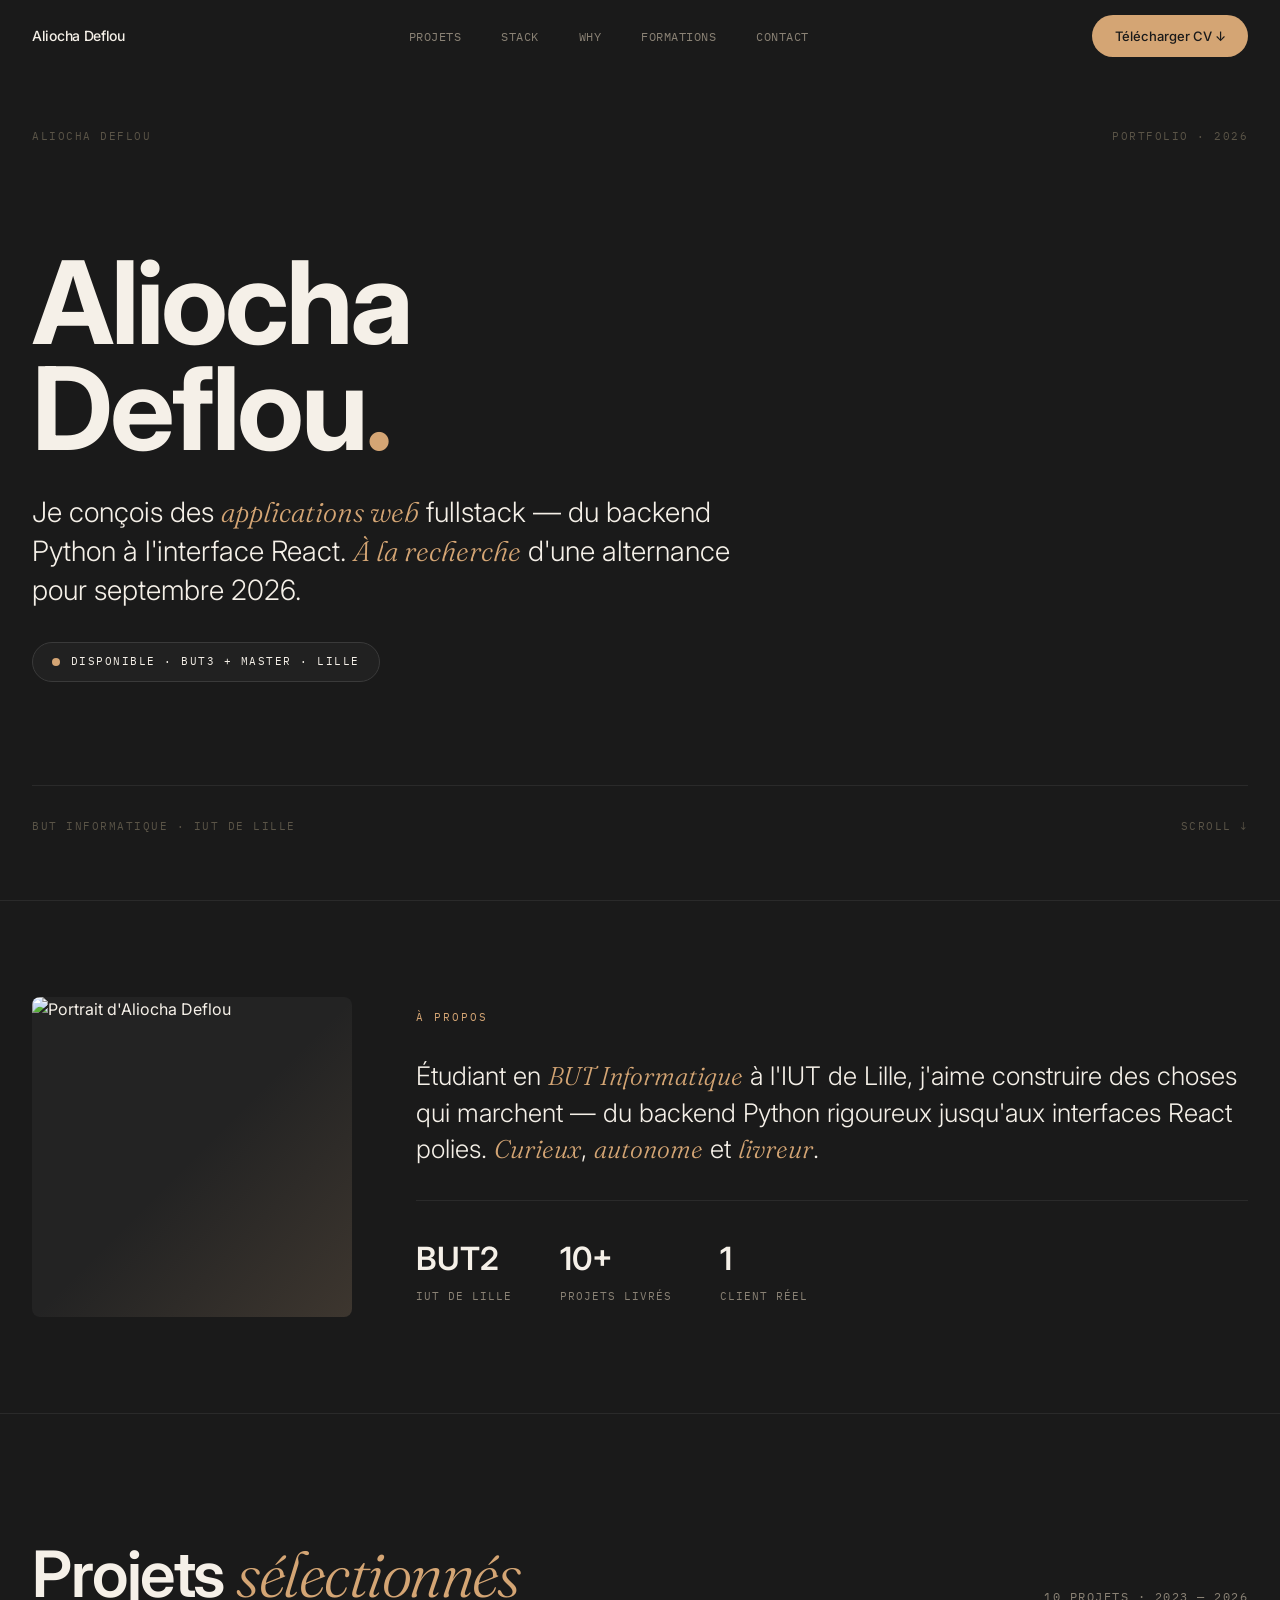
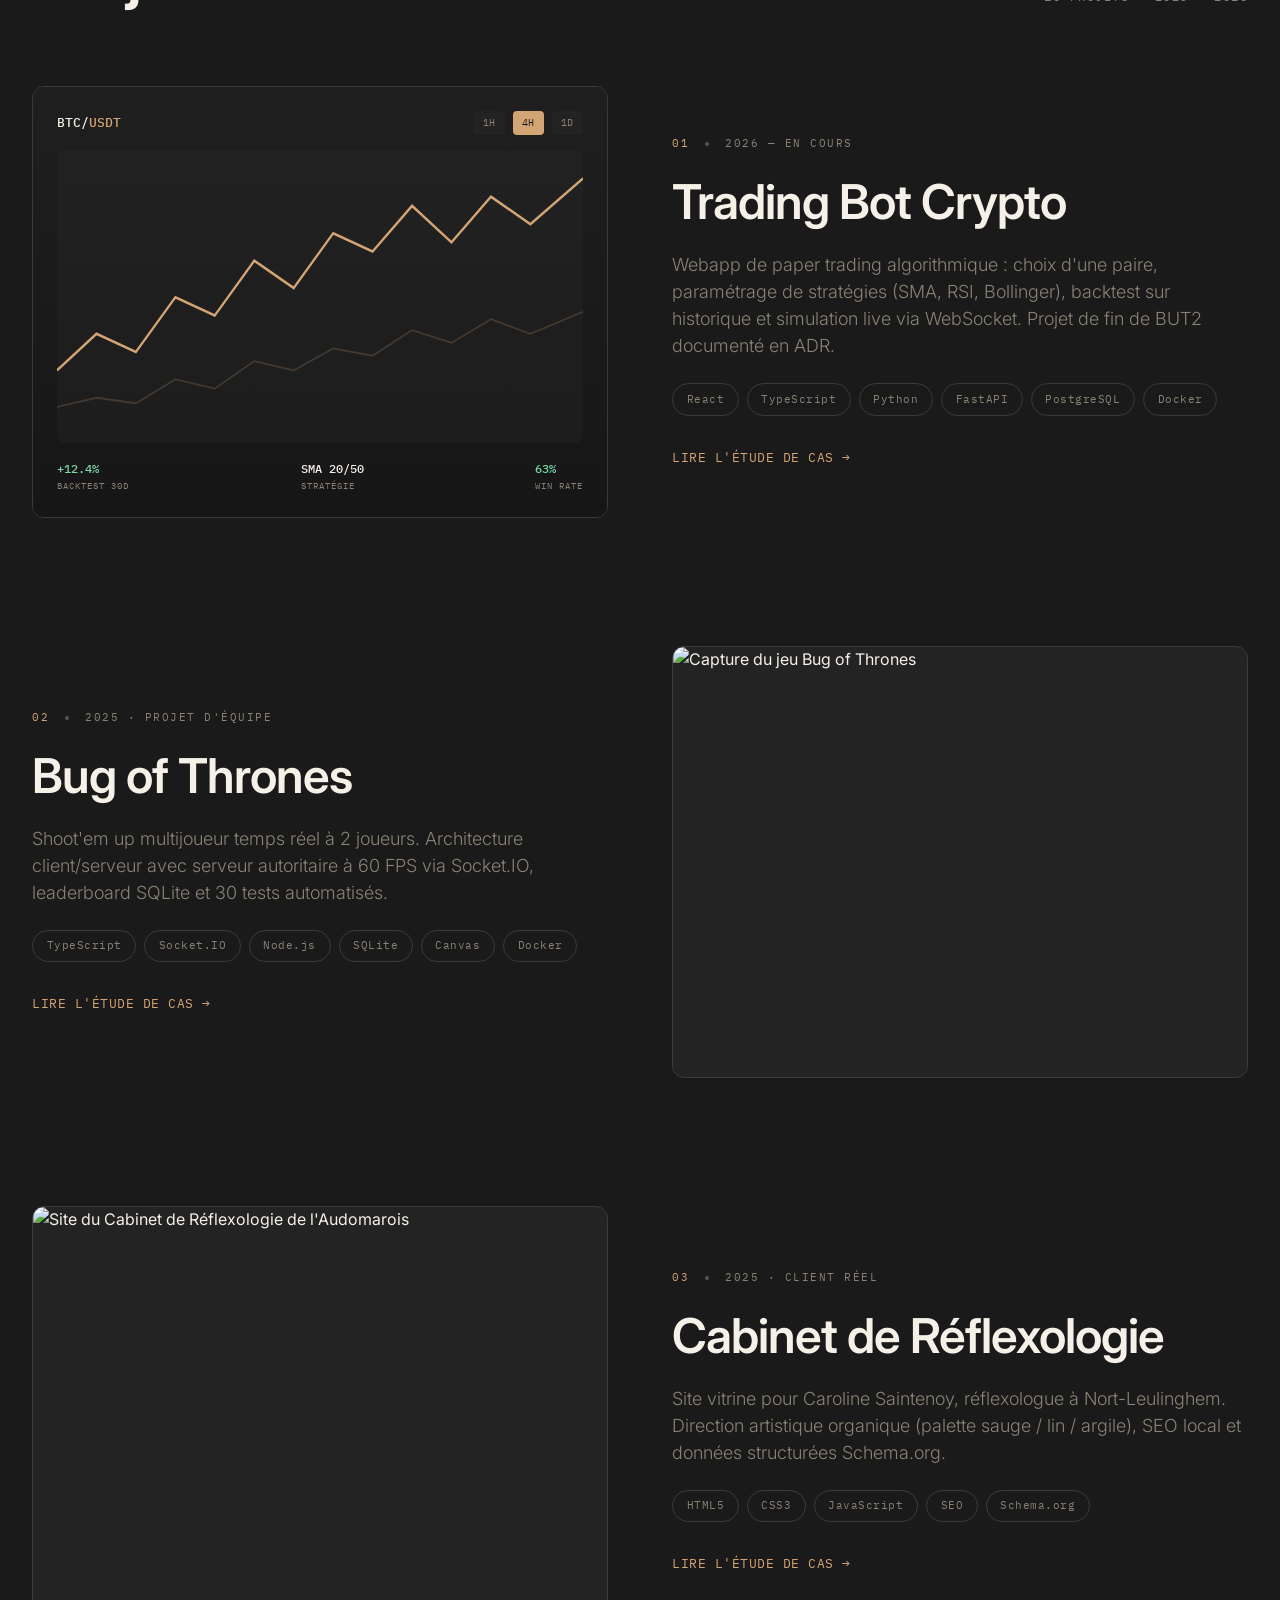
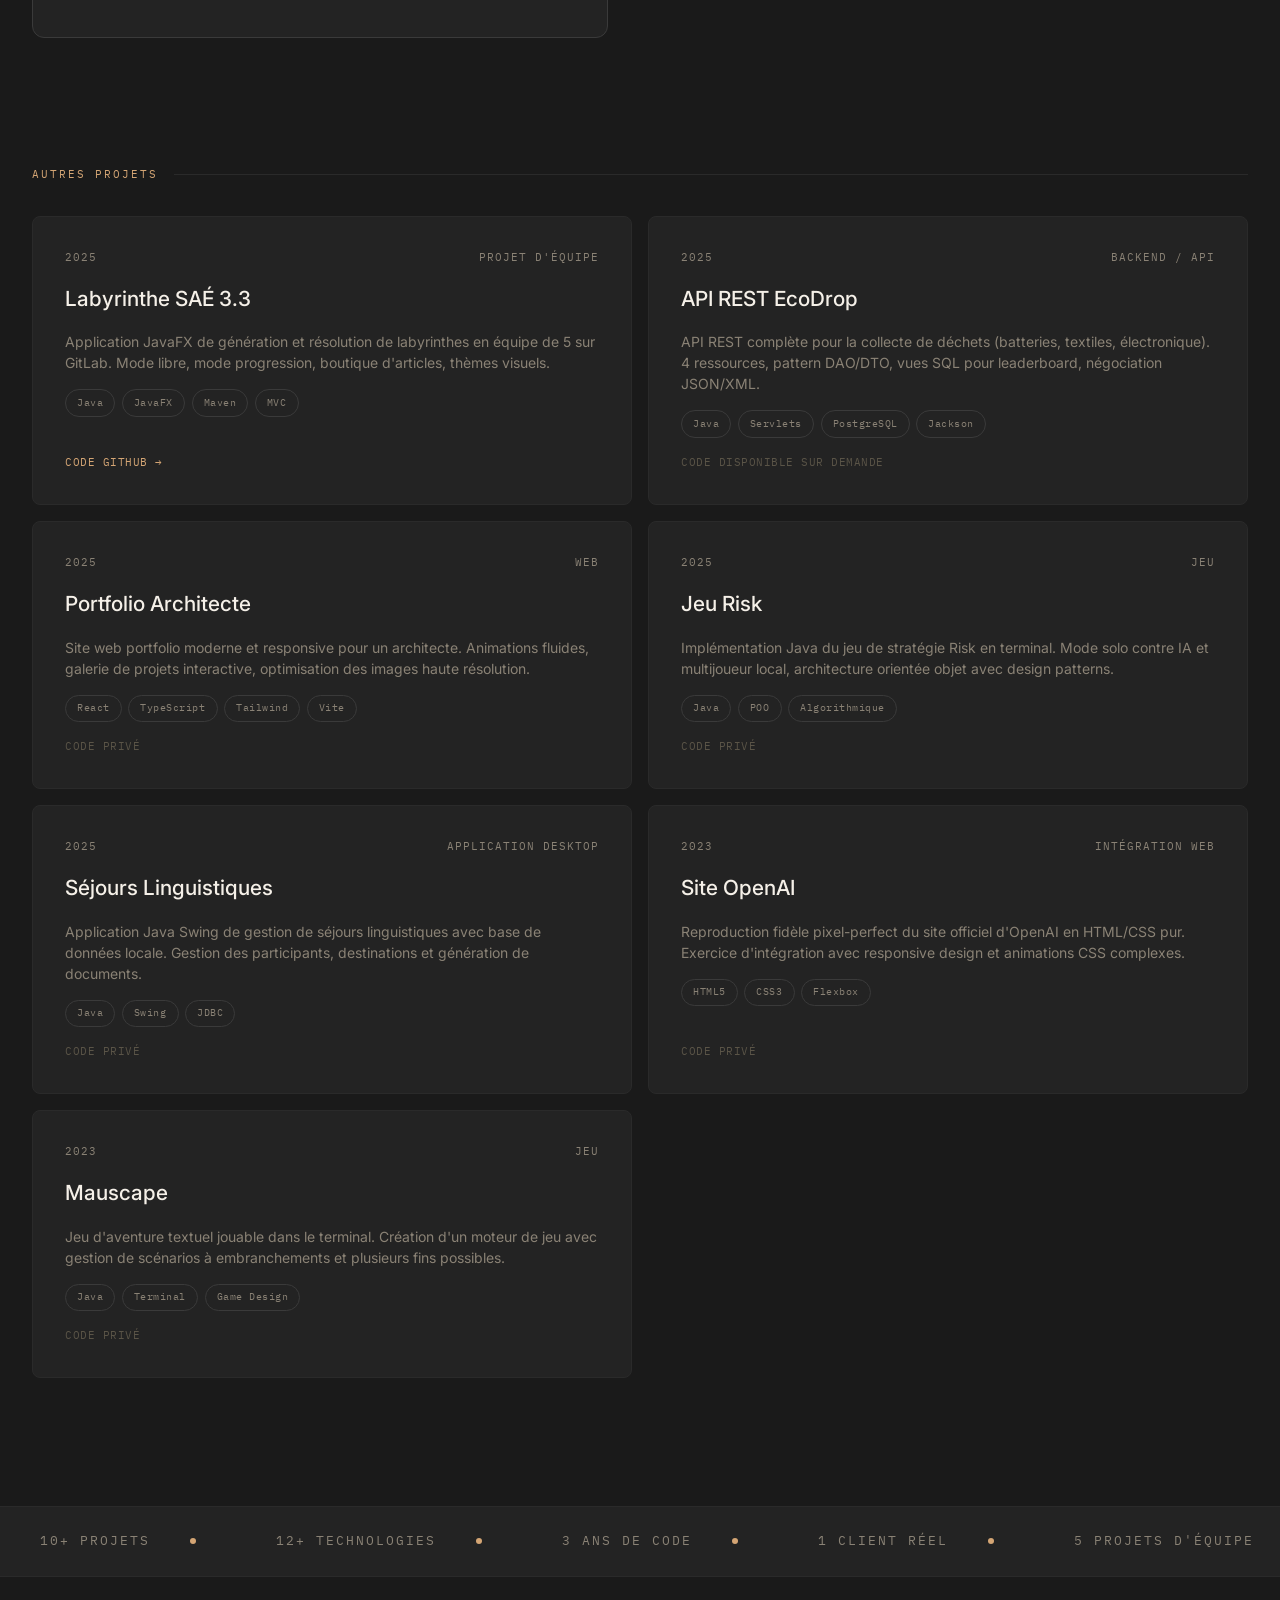
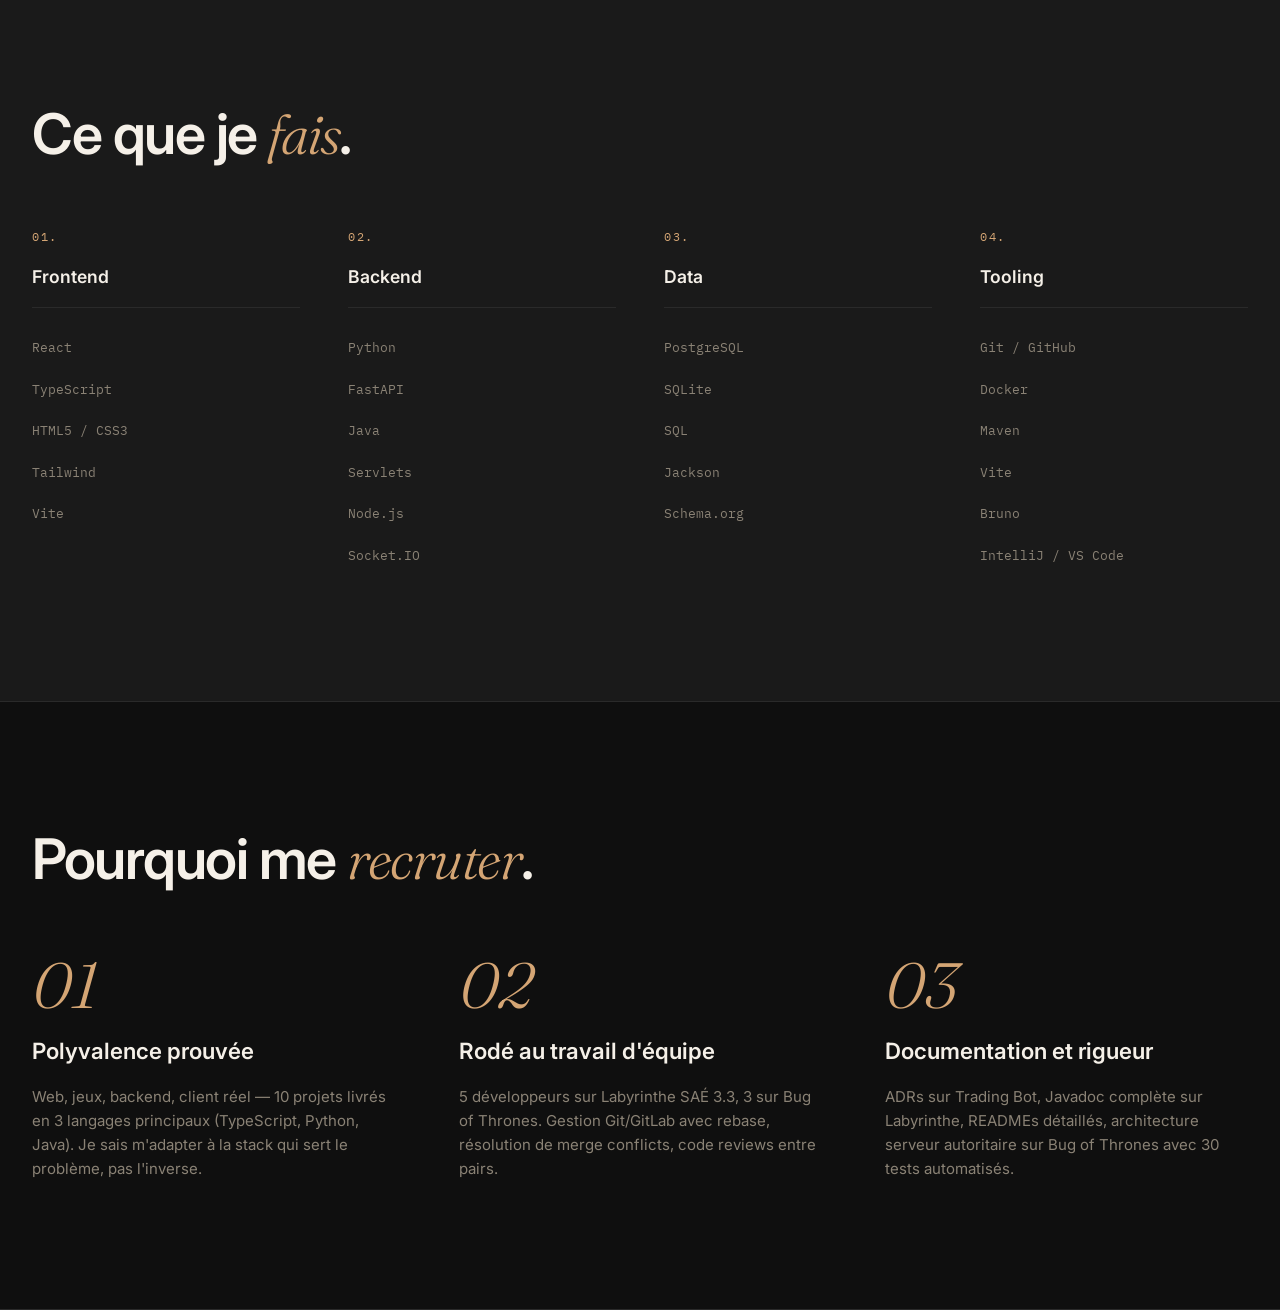
==== index.html @ 02f49946 "Add 'Why hire me' section with 3 arguments" ====
<!DOCTYPE html>
<html lang="fr">
<head>
    <meta charset="UTF-8">
    <meta name="viewport" content="width=device-width, initial-scale=1.0">
    <title>Aliocha Deflou — Étudiant développeur fullstack</title>
    <meta name="description" content="Portfolio d'Aliocha Deflou, étudiant en BUT Informatique à l'IUT de Lille, à la recherche d'une alternance fullstack pour septembre 2026.">
    <meta name="theme-color" content="#1a1a1a">

    <link rel="preconnect" href="https://fonts.googleapis.com">
    <link rel="preconnect" href="https://fonts.gstatic.com" crossorigin>
    <link href="https://fonts.googleapis.com/css2?family=Inter:wght@300;400;500;600;700;800&family=Fraunces:ital,wght@0,300;0,400;1,300;1,400&family=IBM+Plex+Mono:wght@400;500&display=swap" rel="stylesheet">

    <link rel="stylesheet" href="styles/main.css">
</head>
<body>
    <a href="#main" class="skip-link">Aller au contenu principal</a>
    <header>
        <nav class="nav" id="nav" role="navigation" aria-label="Navigation principale">
            <div class="nav-inner">
                <a href="#hero" class="nav-logo">Aliocha Deflou</a>
                <ul class="nav-links" id="nav-links">
                    <li><a href="#projets">Projets</a></li>
                    <li><a href="#stack">Stack</a></li>
                    <li><a href="#why">Why</a></li>
                    <li><a href="#formations">Formations</a></li>
                    <li><a href="#contact">Contact</a></li>
                </ul>
                <a href="CV_Aliocha_DEFLOU.pdf" class="nav-cv" download>Télécharger CV ↓</a>
                <button class="nav-hamburger" aria-label="Menu" aria-expanded="false" id="nav-hamburger">
                    <span></span><span></span><span></span>
                </button>
            </div>
        </nav>
    </header>
    <main id="main">
        <section class="hero" id="hero" aria-label="Présentation">
            <div class="hero-top">
                <span>Aliocha Deflou</span>
                <span>Portfolio · 2026</span>
            </div>
            <div class="hero-content">
                <h1 class="hero-name">Aliocha<br>Deflou<span class="dot">.</span></h1>
                <p class="hero-tagline">
                    Je conçois des <em>applications web</em> fullstack — du backend Python à l'interface React.
                    <em>À la recherche</em> d'une alternance pour septembre 2026.
                </p>
                <span class="status-pill"><span class="pulse"></span>Disponible · BUT3 + Master · Lille</span>
            </div>
            <div class="hero-bottom">
                <span>BUT Informatique · IUT de Lille</span>
                <span class="hero-scroll">Scroll</span>
            </div>
        </section>
        <section class="about" id="about" aria-label="À propos">
            <div class="about-inner">
                <div class="about-portrait">
                    <img src="assets/img/portrait.webp" alt="Portrait d'Aliocha Deflou" loading="lazy" width="320" height="320">
                </div>
                <div class="about-text">
                    <span class="about-label">À propos</span>
                    <p class="about-bio">
                        Étudiant en <em>BUT Informatique</em> à l'IUT de Lille, j'aime construire des choses qui marchent — du backend Python rigoureux jusqu'aux interfaces React polies. <em>Curieux</em>, <em>autonome</em> et <em>livreur</em>.
                    </p>
                    <div class="about-stats">
                        <div>
                            <div class="about-stat-num">BUT2</div>
                            <div class="about-stat-label">IUT de Lille</div>
                        </div>
                        <div>
                            <div class="about-stat-num">10+</div>
                            <div class="about-stat-label">Projets livrés</div>
                        </div>
                        <div>
                            <div class="about-stat-num">1</div>
                            <div class="about-stat-label">Client réel</div>
                        </div>
                    </div>
                </div>
            </div>
        </section>
        <section class="projects" id="projets" aria-label="Projets">
            <header class="projects-header">
                <h2>Projets <em>sélectionnés</em></h2>
                <span class="projects-count">10 projets · 2023 — 2026</span>
            </header>

            <div class="featured-list">
                <!-- Featured 1: Trading Bot -->
                <article class="featured-card">
                    <a href="projets/trading-bot.html" class="featured-image" aria-label="Voir l'étude de cas Trading Bot">
                        <div class="tb-mockup">
                            <div class="tb-header">
                                <span class="tb-pair">BTC/<span class="accent">USDT</span></span>
                                <div class="tb-controls">
                                    <span>1H</span><span class="active">4H</span><span>1D</span>
                                </div>
                            </div>
                            <div class="tb-chart">
                                <svg viewBox="0 0 400 160" preserveAspectRatio="none">
                                    <polyline fill="none" stroke="#d4a574" stroke-width="1.5" points="0,120 30,100 60,110 90,80 120,90 150,60 180,75 210,45 240,55 270,30 300,50 330,25 360,40 400,15"/>
                                    <polyline fill="none" stroke="rgba(212,165,116,0.2)" stroke-width="1" points="0,140 30,135 60,138 90,125 120,130 150,115 180,120 210,108 240,112 270,98 300,105 330,92 360,100 400,88"/>
                                </svg>
                            </div>
                            <div class="tb-footer">
                                <div class="stat"><div class="num up">+12.4%</div><div class="lab">Backtest 30d</div></div>
                                <div class="stat"><div class="num">SMA 20/50</div><div class="lab">Stratégie</div></div>
                                <div class="stat"><div class="num up">63%</div><div class="lab">Win rate</div></div>
                            </div>
                        </div>
                    </a>
                    <div class="featured-text">
                        <div class="featured-meta">
                            <span class="num">01</span>
                            <span class="dot"></span>
                            <span>2026 — En cours</span>
                        </div>
                        <h3 class="featured-title">Trading Bot Crypto</h3>
                        <p class="featured-tagline">Webapp de paper trading algorithmique : choix d'une paire, paramétrage de stratégies (SMA, RSI, Bollinger), backtest sur historique et simulation live via WebSocket. Projet de fin de BUT2 documenté en ADR.</p>
                        <div class="featured-stack">
                            <span class="tag">React</span><span class="tag">TypeScript</span><span class="tag">Python</span><span class="tag">FastAPI</span><span class="tag">PostgreSQL</span><span class="tag">Docker</span>
                        </div>
                        <a href="projets/trading-bot.html" class="featured-cta">Lire l'étude de cas</a>
                    </div>
                </article>

                <!-- Featured 2: Bug of Thrones -->
                <article class="featured-card reverse">
                    <a href="projets/bug-of-thrones.html" class="featured-image" aria-label="Voir l'étude de cas Bug of Thrones">
                        <img src="assets/img/bug-of-thrones-gameplay.webp" alt="Capture du jeu Bug of Thrones" loading="lazy">
                    </a>
                    <div class="featured-text">
                        <div class="featured-meta">
                            <span class="num">02</span>
                            <span class="dot"></span>
                            <span>2025 · Projet d'équipe</span>
                        </div>
                        <h3 class="featured-title">Bug of Thrones</h3>
                        <p class="featured-tagline">Shoot'em up multijoueur temps réel à 2 joueurs. Architecture client/serveur avec serveur autoritaire à 60 FPS via Socket.IO, leaderboard SQLite et 30 tests automatisés.</p>
                        <div class="featured-stack">
                            <span class="tag">TypeScript</span><span class="tag">Socket.IO</span><span class="tag">Node.js</span><span class="tag">SQLite</span><span class="tag">Canvas</span><span class="tag">Docker</span>
                        </div>
                        <a href="projets/bug-of-thrones.html" class="featured-cta">Lire l'étude de cas</a>
                    </div>
                </article>

                <!-- Featured 3: Cabinet de Réflexologie -->
                <article class="featured-card">
                    <a href="projets/cabinet-reflexologie.html" class="featured-image" aria-label="Voir l'étude de cas Cabinet de Réflexologie">
                        <img src="assets/img/reflexologie-hero.webp" alt="Site du Cabinet de Réflexologie de l'Audomarois" loading="lazy">
                    </a>
                    <div class="featured-text">
                        <div class="featured-meta">
                            <span class="num">03</span>
                            <span class="dot"></span>
                            <span>2025 · Client réel</span>
                        </div>
                        <h3 class="featured-title">Cabinet de Réflexologie</h3>
                        <p class="featured-tagline">Site vitrine pour Caroline Saintenoy, réflexologue à Nort-Leulinghem. Direction artistique organique (palette sauge / lin / argile), SEO local et données structurées Schema.org.</p>
                        <div class="featured-stack">
                            <span class="tag">HTML5</span><span class="tag">CSS3</span><span class="tag">JavaScript</span><span class="tag">SEO</span><span class="tag">Schema.org</span>
                        </div>
                        <a href="projets/cabinet-reflexologie.html" class="featured-cta">Lire l'étude de cas</a>
                    </div>
                </article>
            </div>

            <div class="projects-grid-wrap">
                <span class="projects-grid-label">Autres projets</span>
                <div class="projects-grid">

                    <article class="project-mini">
                        <div class="project-mini-meta"><span>2025</span><span>Projet d'équipe</span></div>
                        <h3 class="project-mini-title">Labyrinthe SAÉ 3.3</h3>
                        <p class="project-mini-tagline">Application JavaFX de génération et résolution de labyrinthes en équipe de 5 sur GitLab. Mode libre, mode progression, boutique d'articles, thèmes visuels.</p>
                        <div class="project-mini-tags"><span class="tag">Java</span><span class="tag">JavaFX</span><span class="tag">Maven</span><span class="tag">MVC</span></div>
                        <a href="https://github.com/AlioDefl/labyrinthe-sae-3-3" target="_blank" rel="noopener" class="project-mini-link">Code GitHub →</a>
                    </article>

                    <article class="project-mini">
                        <div class="project-mini-meta"><span>2025</span><span>Backend / API</span></div>
                        <h3 class="project-mini-title">API REST EcoDrop</h3>
                        <p class="project-mini-tagline">API REST complète pour la collecte de déchets (batteries, textiles, électronique). 4 ressources, pattern DAO/DTO, vues SQL pour leaderboard, négociation JSON/XML.</p>
                        <div class="project-mini-tags"><span class="tag">Java</span><span class="tag">Servlets</span><span class="tag">PostgreSQL</span><span class="tag">Jackson</span></div>
                        <span class="project-mini-link muted">Code disponible sur demande</span>
                    </article>

                    <article class="project-mini">
                        <div class="project-mini-meta"><span>2025</span><span>Web</span></div>
                        <h3 class="project-mini-title">Portfolio Architecte</h3>
                        <p class="project-mini-tagline">Site web portfolio moderne et responsive pour un architecte. Animations fluides, galerie de projets interactive, optimisation des images haute résolution.</p>
                        <div class="project-mini-tags"><span class="tag">React</span><span class="tag">TypeScript</span><span class="tag">Tailwind</span><span class="tag">Vite</span></div>
                        <span class="project-mini-link muted">Code privé</span>
                    </article>

                    <article class="project-mini">
                        <div class="project-mini-meta"><span>2025</span><span>Jeu</span></div>
                        <h3 class="project-mini-title">Jeu Risk</h3>
                        <p class="project-mini-tagline">Implémentation Java du jeu de stratégie Risk en terminal. Mode solo contre IA et multijoueur local, architecture orientée objet avec design patterns.</p>
                        <div class="project-mini-tags"><span class="tag">Java</span><span class="tag">POO</span><span class="tag">Algorithmique</span></div>
                        <span class="project-mini-link muted">Code privé</span>
                    </article>

                    <article class="project-mini">
                        <div class="project-mini-meta"><span>2025</span><span>Application desktop</span></div>
                        <h3 class="project-mini-title">Séjours Linguistiques</h3>
                        <p class="project-mini-tagline">Application Java Swing de gestion de séjours linguistiques avec base de données locale. Gestion des participants, destinations et génération de documents.</p>
                        <div class="project-mini-tags"><span class="tag">Java</span><span class="tag">Swing</span><span class="tag">JDBC</span></div>
                        <span class="project-mini-link muted">Code privé</span>
                    </article>

                    <article class="project-mini">
                        <div class="project-mini-meta"><span>2023</span><span>Intégration web</span></div>
                        <h3 class="project-mini-title">Site OpenAI</h3>
                        <p class="project-mini-tagline">Reproduction fidèle pixel-perfect du site officiel d'OpenAI en HTML/CSS pur. Exercice d'intégration avec responsive design et animations CSS complexes.</p>
                        <div class="project-mini-tags"><span class="tag">HTML5</span><span class="tag">CSS3</span><span class="tag">Flexbox</span></div>
                        <span class="project-mini-link muted">Code privé</span>
                    </article>

                    <article class="project-mini">
                        <div class="project-mini-meta"><span>2023</span><span>Jeu</span></div>
                        <h3 class="project-mini-title">Mauscape</h3>
                        <p class="project-mini-tagline">Jeu d'aventure textuel jouable dans le terminal. Création d'un moteur de jeu avec gestion de scénarios à embranchements et plusieurs fins possibles.</p>
                        <div class="project-mini-tags"><span class="tag">Java</span><span class="tag">Terminal</span><span class="tag">Game Design</span></div>
                        <span class="project-mini-link muted">Code privé</span>
                    </article>

                </div>
            </div>
        </section>
        <aside class="marquee" aria-label="Statistiques en bandeau">
            <div class="marquee-track">
                <span class="marquee-item">10+ projets</span>
                <span class="marquee-item">12+ technologies</span>
                <span class="marquee-item">3 ans de code</span>
                <span class="marquee-item">1 client réel</span>
                <span class="marquee-item">5 projets d'équipe</span>
                <span class="marquee-item">BUT IUT Lille</span>
                <span class="marquee-item" aria-hidden="true">10+ projets</span>
                <span class="marquee-item" aria-hidden="true">12+ technologies</span>
                <span class="marquee-item" aria-hidden="true">3 ans de code</span>
                <span class="marquee-item" aria-hidden="true">1 client réel</span>
                <span class="marquee-item" aria-hidden="true">5 projets d'équipe</span>
                <span class="marquee-item" aria-hidden="true">BUT IUT Lille</span>
            </div>
        </aside>
        <section class="stack" id="stack" aria-label="Compétences techniques">
            <div class="stack-inner">
                <h2 class="section-title">Ce que je <em class="serif-italic">fais</em>.</h2>
                <div class="stack-grid">
                    <div class="stack-col">
                        <span class="stack-num">01.</span>
                        <h3 class="stack-cat">Frontend</h3>
                        <ul class="stack-list">
                            <li>React</li><li>TypeScript</li><li>HTML5 / CSS3</li><li>Tailwind</li><li>Vite</li>
                        </ul>
                    </div>
                    <div class="stack-col">
                        <span class="stack-num">02.</span>
                        <h3 class="stack-cat">Backend</h3>
                        <ul class="stack-list">
                            <li>Python</li><li>FastAPI</li><li>Java</li><li>Servlets</li><li>Node.js</li><li>Socket.IO</li>
                        </ul>
                    </div>
                    <div class="stack-col">
                        <span class="stack-num">03.</span>
                        <h3 class="stack-cat">Data</h3>
                        <ul class="stack-list">
                            <li>PostgreSQL</li><li>SQLite</li><li>SQL</li><li>Jackson</li><li>Schema.org</li>
                        </ul>
                    </div>
                    <div class="stack-col">
                        <span class="stack-num">04.</span>
                        <h3 class="stack-cat">Tooling</h3>
                        <ul class="stack-list">
                            <li>Git / GitHub</li><li>Docker</li><li>Maven</li><li>Vite</li><li>Bruno</li><li>IntelliJ / VS Code</li>
                        </ul>
                    </div>
                </div>
            </div>
        </section>
        <section class="why" id="why" aria-label="Pourquoi me recruter">
            <div class="why-inner">
                <h2 class="section-title">Pourquoi me <em class="serif-italic">recruter</em>.</h2>
                <div class="why-grid">
                    <div class="why-item">
                        <span class="why-num">01</span>
                        <h3 class="why-title">Polyvalence prouvée</h3>
                        <p class="why-text">Web, jeux, backend, client réel — 10 projets livrés en 3 langages principaux (TypeScript, Python, Java). Je sais m'adapter à la stack qui sert le problème, pas l'inverse.</p>
                    </div>
                    <div class="why-item">
                        <span class="why-num">02</span>
                        <h3 class="why-title">Rodé au travail d'équipe</h3>
                        <p class="why-text">5 développeurs sur Labyrinthe SAÉ 3.3, 3 sur Bug of Thrones. Gestion Git/GitLab avec rebase, résolution de merge conflicts, code reviews entre pairs.</p>
                    </div>
                    <div class="why-item">
                        <span class="why-num">03</span>
                        <h3 class="why-title">Documentation et rigueur</h3>
                        <p class="why-text">ADRs sur Trading Bot, Javadoc complète sur Labyrinthe, READMEs détaillés, architecture serveur autoritaire sur Bug of Thrones avec 30 tests automatisés.</p>
                    </div>
                </div>
            </div>
        </section>
    </main>
    <script src="scripts/main.js"></script>
</body>
</html>
---- styles/main.css ----
/* main.css — feuille principale du portfolio Aliocha Deflou v2 */

/* ---------- 1. CSS Variables ---------- */
:root {
    /* Palette */
    --bg: #1a1a1a;
    --bg-elevated: #232323;
    --bg-deep: #0f0f0f;
    --text: #f5f0e8;
    --text-muted: #8a8275;
    --text-faint: #5a5447;
    --accent: #d4a574;
    --accent-hover: #e0b889;
    --border: #2a2a2a;
    --border-strong: #3a3a3a;

    /* Typography */
    --font-sans: 'Inter', -apple-system, BlinkMacSystemFont, 'Segoe UI', sans-serif;
    --font-serif: 'Fraunces', Georgia, serif;
    --font-mono: 'IBM Plex Mono', 'Courier New', monospace;

    /* Easing */
    --ease-out: cubic-bezier(.4, 0, .2, 1);
    --ease-pop: cubic-bezier(.34, 1.56, .64, 1);

    /* Layout */
    --max-width: 1280px;
    --gutter: 2rem;
}

/* ---------- 2. Reset ---------- */
*, *::before, *::after { margin: 0; padding: 0; box-sizing: border-box; }
html { scroll-behavior: smooth; -webkit-font-smoothing: antialiased; }
body {
    font-family: var(--font-sans);
    font-size: 16px;
    line-height: 1.6;
    font-weight: 400;
    background: var(--bg);
    color: var(--text);
    overflow-x: hidden;
}
img, svg, video { display: block; max-width: 100%; height: auto; }
button { font: inherit; border: none; background: none; cursor: pointer; color: inherit; }
a { color: inherit; text-decoration: none; }

/* ---------- 3. Typography utilities ---------- */
.label {
    font-family: var(--font-mono);
    font-size: 11px;
    font-weight: 500;
    letter-spacing: 1.5px;
    text-transform: uppercase;
    color: var(--text-faint);
}
.serif-italic {
    font-family: var(--font-serif);
    font-style: italic;
    font-weight: 300;
    color: var(--accent);
}

/* ---------- 4. Layout utilities ---------- */
.container {
    width: 100%;
    max-width: var(--max-width);
    margin: 0 auto;
    padding: 0 var(--gutter);
}
.section {
    padding: 8rem 0;
}
.section-title {
    font-size: clamp(2rem, 5vw, 3.5rem);
    font-weight: 600;
    letter-spacing: -1.5px;
    line-height: 1.05;
    margin-bottom: 3rem;
}

/* ---------- 5. Reduced motion ---------- */
@media (prefers-reduced-motion: reduce) {
    *, *::before, *::after {
        animation-duration: 0.01ms !important;
        animation-iteration-count: 1 !important;
        transition-duration: 0.01ms !important;
        scroll-behavior: auto !important;
    }
}

/* ---------- 6. Skip link ---------- */
.skip-link {
    position: absolute;
    top: -100px;
    left: 0;
    background: var(--accent);
    color: var(--bg);
    padding: 1rem 2rem;
    z-index: 10000;
    font-weight: 500;
    transition: top 0.3s var(--ease-out);
}
.skip-link:focus { top: 0; }

/* ---------- Nav ---------- */
.nav {
    position: fixed;
    top: 0; left: 0; right: 0;
    z-index: 100;
    background: rgba(26, 26, 26, 0);
    backdrop-filter: blur(0);
    border-bottom: 1px solid transparent;
    transition: background 0.4s var(--ease-out), backdrop-filter 0.4s var(--ease-out), border-color 0.4s var(--ease-out);
}
.nav.scrolled {
    background: rgba(26, 26, 26, 0.85);
    backdrop-filter: blur(20px);
    border-bottom-color: var(--border);
}
.nav-inner {
    max-width: var(--max-width);
    margin: 0 auto;
    padding: 0 var(--gutter);
    height: 72px;
    display: flex;
    align-items: center;
    justify-content: space-between;
    gap: 2rem;
}
.nav-logo {
    font-size: 14px;
    font-weight: 500;
    letter-spacing: -0.3px;
}
.nav-links {
    display: flex;
    gap: 2.5rem;
    list-style: none;
}
.nav-links a {
    font-family: var(--font-mono);
    font-size: 12px;
    letter-spacing: 0.5px;
    text-transform: uppercase;
    color: var(--text-muted);
    transition: color 0.3s var(--ease-out);
}
.nav-links a:hover { color: var(--text); }
.nav-cv {
    padding: 0.65rem 1.4rem;
    background: var(--accent);
    color: var(--bg);
    border-radius: 50px;
    font-size: 13px;
    font-weight: 500;
    transition: background 0.3s var(--ease-out), transform 0.3s var(--ease-out);
}
.nav-cv:hover { background: var(--accent-hover); transform: translateY(-2px); }
.nav-hamburger { display: none; flex-direction: column; gap: 5px; }
.nav-hamburger span { display: block; width: 24px; height: 2px; background: var(--text); transition: all 0.3s var(--ease-out); }

@media (max-width: 700px) {
    .nav-links { display: none; position: fixed; top: 72px; left: 0; right: 0; flex-direction: column; padding: 2rem; gap: 1.5rem; background: rgba(26, 26, 26, 0.98); backdrop-filter: blur(20px); border-bottom: 1px solid var(--border); }
    .nav-links.open { display: flex; }
    .nav-hamburger { display: flex; }
}

/* ---------- Hero ---------- */
.hero {
    min-height: 100vh;
    display: flex;
    flex-direction: column;
    justify-content: space-between;
    padding: 8rem var(--gutter) 4rem;
    max-width: var(--max-width);
    margin: 0 auto;
    position: relative;
}
.hero-top, .hero-bottom {
    display: flex;
    justify-content: space-between;
    align-items: center;
    color: var(--text-faint);
    font-family: var(--font-mono);
    font-size: 11px;
    letter-spacing: 1.5px;
    text-transform: uppercase;
}
.hero-bottom { padding-top: 2rem; border-top: 1px solid var(--border); }
.hero-content {
    flex: 1;
    display: flex;
    flex-direction: column;
    justify-content: center;
    gap: 2rem;
    padding: 4rem 0;
}
.hero-name {
    font-size: clamp(48px, 9vw, 120px);
    font-weight: 700;
    letter-spacing: -3px;
    line-height: 0.92;
}
.hero-name .dot { color: var(--accent); }
.hero-tagline {
    font-size: clamp(18px, 2.4vw, 28px);
    font-weight: 300;
    line-height: 1.4;
    color: var(--text);
    max-width: 720px;
}
.hero-tagline em {
    font-family: var(--font-serif);
    font-style: italic;
    font-weight: 300;
    color: var(--accent);
}
.status-pill {
    display: inline-flex;
    align-items: center;
    gap: 0.65rem;
    padding: 0.65rem 1.2rem;
    border: 1px solid var(--border-strong);
    border-radius: 50px;
    background: rgba(245, 240, 232, 0.03);
    font-family: var(--font-mono);
    font-size: 11px;
    letter-spacing: 1.5px;
    text-transform: uppercase;
    color: var(--text);
    width: fit-content;
}
.status-pill .pulse {
    width: 8px;
    height: 8px;
    border-radius: 50%;
    background: var(--accent);
    animation: pulse 2s ease-in-out infinite;
}
@keyframes pulse {
    0%, 100% { opacity: 1; transform: scale(1); }
    50% { opacity: 0.4; transform: scale(0.85); }
}
.hero-scroll {
    display: flex;
    align-items: center;
    gap: 0.5rem;
}
.hero-scroll::after {
    content: '↓';
    animation: bounce 2s ease-in-out infinite;
}
@keyframes bounce {
    0%, 100% { transform: translateY(0); }
    50% { transform: translateY(4px); }
}

/* ---------- About ---------- */
.about {
    background: var(--bg);
    padding: 6rem 0;
    border-top: 1px solid var(--border);
}
.about-inner {
    max-width: var(--max-width);
    margin: 0 auto;
    padding: 0 var(--gutter);
    display: grid;
    grid-template-columns: 320px 1fr;
    gap: 4rem;
    align-items: center;
}
.about-portrait {
    width: 320px;
    height: 320px;
    border-radius: 8px;
    overflow: hidden;
    background: var(--bg-elevated);
    position: relative;
}
.about-portrait img { width: 100%; height: 100%; object-fit: cover; }
.about-portrait::after {
    content: '';
    position: absolute;
    inset: 0;
    background: linear-gradient(135deg, transparent 50%, rgba(212, 165, 116, 0.15));
    pointer-events: none;
}
.about-text { display: flex; flex-direction: column; gap: 2rem; }
.about-label { font-family: var(--font-mono); font-size: 11px; letter-spacing: 2px; text-transform: uppercase; color: var(--accent); }
.about-bio { font-size: clamp(20px, 2vw, 26px); font-weight: 300; line-height: 1.4; color: var(--text); }
.about-bio em { font-family: var(--font-serif); font-style: italic; color: var(--accent); }
.about-stats { display: flex; gap: 3rem; padding-top: 2rem; border-top: 1px solid var(--border); }
.about-stat-num { font-size: 2rem; font-weight: 600; color: var(--text); margin-bottom: 0.25rem; }
.about-stat-label { font-family: var(--font-mono); font-size: 11px; letter-spacing: 1px; text-transform: uppercase; color: var(--text-muted); }

@media (max-width: 768px) {
    .about-inner { grid-template-columns: 1fr; gap: 2rem; }
    .about-portrait { width: 100%; max-width: 320px; }
    .about-stats { flex-direction: column; gap: 1.5rem; }
}

/* ---------- Projects section ---------- */
.projects {
    padding: 8rem 0;
    background: var(--bg);
    border-top: 1px solid var(--border);
}
.projects-header {
    max-width: var(--max-width);
    margin: 0 auto 5rem;
    padding: 0 var(--gutter);
    display: flex;
    justify-content: space-between;
    align-items: flex-end;
    gap: 2rem;
}
.projects-header h2 { font-size: clamp(2rem, 5vw, 4rem); font-weight: 600; letter-spacing: -1.5px; line-height: 1; }
.projects-header h2 em { font-family: var(--font-serif); font-style: italic; font-weight: 300; color: var(--accent); }
.projects-count { font-family: var(--font-mono); font-size: 12px; letter-spacing: 1.5px; text-transform: uppercase; color: var(--text-muted); white-space: nowrap; }

/* Featured cards */
.featured-list {
    max-width: var(--max-width);
    margin: 0 auto;
    padding: 0 var(--gutter);
    display: flex;
    flex-direction: column;
    gap: 8rem;
}
.featured-card {
    display: grid;
    grid-template-columns: 1fr 1fr;
    gap: 4rem;
    align-items: center;
}
.featured-card.reverse { direction: rtl; }
.featured-card.reverse > * { direction: ltr; }
.featured-image {
    aspect-ratio: 4 / 3;
    border-radius: 12px;
    overflow: hidden;
    background: var(--bg-elevated);
    border: 1px solid var(--border-strong);
    position: relative;
}
.featured-image img { width: 100%; height: 100%; object-fit: cover; transition: transform 0.6s var(--ease-out); }
.featured-card:hover .featured-image img { transform: scale(1.04); }
.featured-text { display: flex; flex-direction: column; gap: 1.5rem; }
.featured-meta { display: flex; align-items: center; gap: 1rem; font-family: var(--font-mono); font-size: 11px; letter-spacing: 1.5px; text-transform: uppercase; color: var(--text-muted); }
.featured-meta .num { color: var(--accent); }
.featured-meta .dot { width: 4px; height: 4px; background: var(--text-faint); border-radius: 50%; }
.featured-title { font-size: clamp(28px, 4vw, 48px); font-weight: 600; letter-spacing: -1px; line-height: 1.05; }
.featured-tagline { font-size: 18px; font-weight: 300; line-height: 1.5; color: var(--text-muted); }
.featured-stack { display: flex; flex-wrap: wrap; gap: 0.5rem; }
.tag {
    font-family: var(--font-mono);
    font-size: 11px;
    letter-spacing: 0.5px;
    padding: 0.4rem 0.85rem;
    border: 1px solid var(--border-strong);
    border-radius: 50px;
    color: var(--text-muted);
}
.featured-cta {
    display: inline-flex;
    align-items: center;
    gap: 0.5rem;
    margin-top: 0.5rem;
    font-family: var(--font-mono);
    font-size: 13px;
    letter-spacing: 0.5px;
    color: var(--accent);
    text-transform: uppercase;
    transition: gap 0.3s var(--ease-out);
    width: fit-content;
}
.featured-cta::after { content: '→'; transition: transform 0.3s var(--ease-out); }
.featured-cta:hover { gap: 1rem; }
.featured-cta:hover::after { transform: translateX(4px); }

@media (max-width: 900px) {
    .featured-card, .featured-card.reverse { grid-template-columns: 1fr; gap: 2rem; direction: ltr; }
}

/* ---------- Trading Bot CSS mockup ---------- */
.tb-mockup {
    width: 100%;
    height: 100%;
    background: linear-gradient(180deg, #1f1f1f 0%, #161616 100%);
    padding: 1.5rem;
    display: grid;
    grid-template-rows: auto 1fr auto;
    gap: 1rem;
    font-family: var(--font-mono);
    font-size: 10px;
    color: var(--text-muted);
}
.tb-header { display: flex; justify-content: space-between; align-items: center; }
.tb-pair { font-size: 13px; color: var(--text); font-weight: 500; }
.tb-pair .accent { color: var(--accent); }
.tb-controls { display: flex; gap: 0.5rem; }
.tb-controls span { padding: 0.25rem 0.6rem; background: var(--bg-elevated); border-radius: 4px; }
.tb-controls span.active { background: var(--accent); color: var(--bg); }
.tb-chart { position: relative; background: rgba(245, 240, 232, 0.02); border-radius: 6px; overflow: hidden; }
.tb-chart svg { width: 100%; height: 100%; }
.tb-footer { display: flex; justify-content: space-between; }
.tb-footer .stat .num { color: var(--text); font-size: 12px; font-weight: 500; }
.tb-footer .stat .num.up { color: #7ad6a4; }
.tb-footer .stat .num.down { color: #d67a7a; }
.tb-footer .stat .lab { font-size: 9px; letter-spacing: 1px; text-transform: uppercase; }

/* ---------- Projects grid (7 minor) ---------- */
.projects-grid-wrap {
    max-width: var(--max-width);
    margin: 8rem auto 0;
    padding: 0 var(--gutter);
}
.projects-grid-label {
    font-family: var(--font-mono);
    font-size: 11px;
    letter-spacing: 2px;
    text-transform: uppercase;
    color: var(--accent);
    margin-bottom: 2rem;
    display: flex;
    align-items: center;
    gap: 1rem;
}
.projects-grid-label::after {
    content: '';
    flex: 1;
    height: 1px;
    background: var(--border);
}
.projects-grid {
    display: grid;
    grid-template-columns: repeat(2, 1fr);
    gap: 1rem;
}
.project-mini {
    padding: 2rem;
    background: var(--bg-elevated);
    border: 1px solid var(--border);
    border-radius: 8px;
    transition: border-color 0.3s var(--ease-out), transform 0.3s var(--ease-out);
    display: flex;
    flex-direction: column;
    gap: 1rem;
}
.project-mini:hover { border-color: var(--accent); transform: translateY(-2px); }
.project-mini-meta { display: flex; justify-content: space-between; align-items: center; font-family: var(--font-mono); font-size: 11px; letter-spacing: 1px; text-transform: uppercase; color: var(--text-muted); }
.project-mini-title { font-size: 1.3rem; font-weight: 500; }
.project-mini-tagline { font-size: 14px; color: var(--text-muted); line-height: 1.5; }
.project-mini-tags { display: flex; flex-wrap: wrap; gap: 0.4rem; }
.project-mini-tags .tag { font-size: 10px; padding: 0.3rem 0.7rem; }
.project-mini-link {
    margin-top: auto;
    font-family: var(--font-mono);
    font-size: 11px;
    letter-spacing: 0.5px;
    text-transform: uppercase;
    color: var(--accent);
    transition: opacity 0.3s var(--ease-out);
}
.project-mini-link:hover { opacity: 0.7; }
.project-mini-link.muted { color: var(--text-faint); cursor: default; }

@media (max-width: 768px) {
    .projects-grid { grid-template-columns: 1fr; }
}

/* ---------- Stats marquee ---------- */
.marquee {
    background: var(--bg-elevated);
    border-top: 1px solid var(--border);
    border-bottom: 1px solid var(--border);
    overflow: hidden;
    padding: 1.5rem 0;
}
.marquee-track {
    display: flex;
    width: max-content;
    animation: marquee 60s linear infinite;
    will-change: transform;
}
.marquee:hover .marquee-track { animation-play-state: paused; }
.marquee-item {
    font-family: var(--font-mono);
    font-size: 13px;
    letter-spacing: 2px;
    text-transform: uppercase;
    color: var(--text-muted);
    padding: 0 2.5rem;
    white-space: nowrap;
    display: flex;
    align-items: center;
    gap: 2.5rem;
}
.marquee-item::after {
    content: '';
    width: 6px;
    height: 6px;
    background: var(--accent);
    border-radius: 50%;
    flex-shrink: 0;
}
@keyframes marquee {
    from { transform: translateX(0); }
    to { transform: translateX(-50%); }
}

/* ---------- Stack section ---------- */
.stack {
    padding: 8rem 0;
    background: var(--bg);
}
.stack-inner { max-width: var(--max-width); margin: 0 auto; padding: 0 var(--gutter); }
.stack-grid {
    display: grid;
    grid-template-columns: repeat(4, 1fr);
    gap: 3rem;
    margin-top: 4rem;
}
.stack-col { display: flex; flex-direction: column; gap: 1rem; }
.stack-num { font-family: var(--font-mono); font-size: 12px; letter-spacing: 1.5px; color: var(--accent); }
.stack-cat { font-size: 1.1rem; font-weight: 600; padding-bottom: 1rem; border-bottom: 1px solid var(--border); margin-bottom: 0.5rem; }
.stack-list { list-style: none; display: flex; flex-direction: column; gap: 0.5rem; }
.stack-list li { font-family: var(--font-mono); font-size: 13px; color: var(--text-muted); padding: 0.4rem 0; }

@media (max-width: 900px) { .stack-grid { grid-template-columns: repeat(2, 1fr); gap: 2rem; } }
@media (max-width: 500px) { .stack-grid { grid-template-columns: 1fr; } }

/* ---------- Why hire me ---------- */
.why {
    padding: 8rem 0;
    background: var(--bg-deep);
    border-top: 1px solid var(--border);
    border-bottom: 1px solid var(--border);
}
.why-inner { max-width: var(--max-width); margin: 0 auto; padding: 0 var(--gutter); }
.why-grid {
    display: grid;
    grid-template-columns: repeat(3, 1fr);
    gap: 4rem;
    margin-top: 4rem;
}
.why-item { display: flex; flex-direction: column; gap: 1rem; }
.why-num {
    font-family: var(--font-serif);
    font-style: italic;
    font-weight: 300;
    font-size: 4rem;
    color: var(--accent);
    line-height: 1;
}
.why-title { font-size: 1.4rem; font-weight: 600; }
.why-text { font-size: 15px; line-height: 1.6; color: var(--text-muted); }

@media (max-width: 900px) { .why-grid { grid-template-columns: 1fr; gap: 3rem; } }
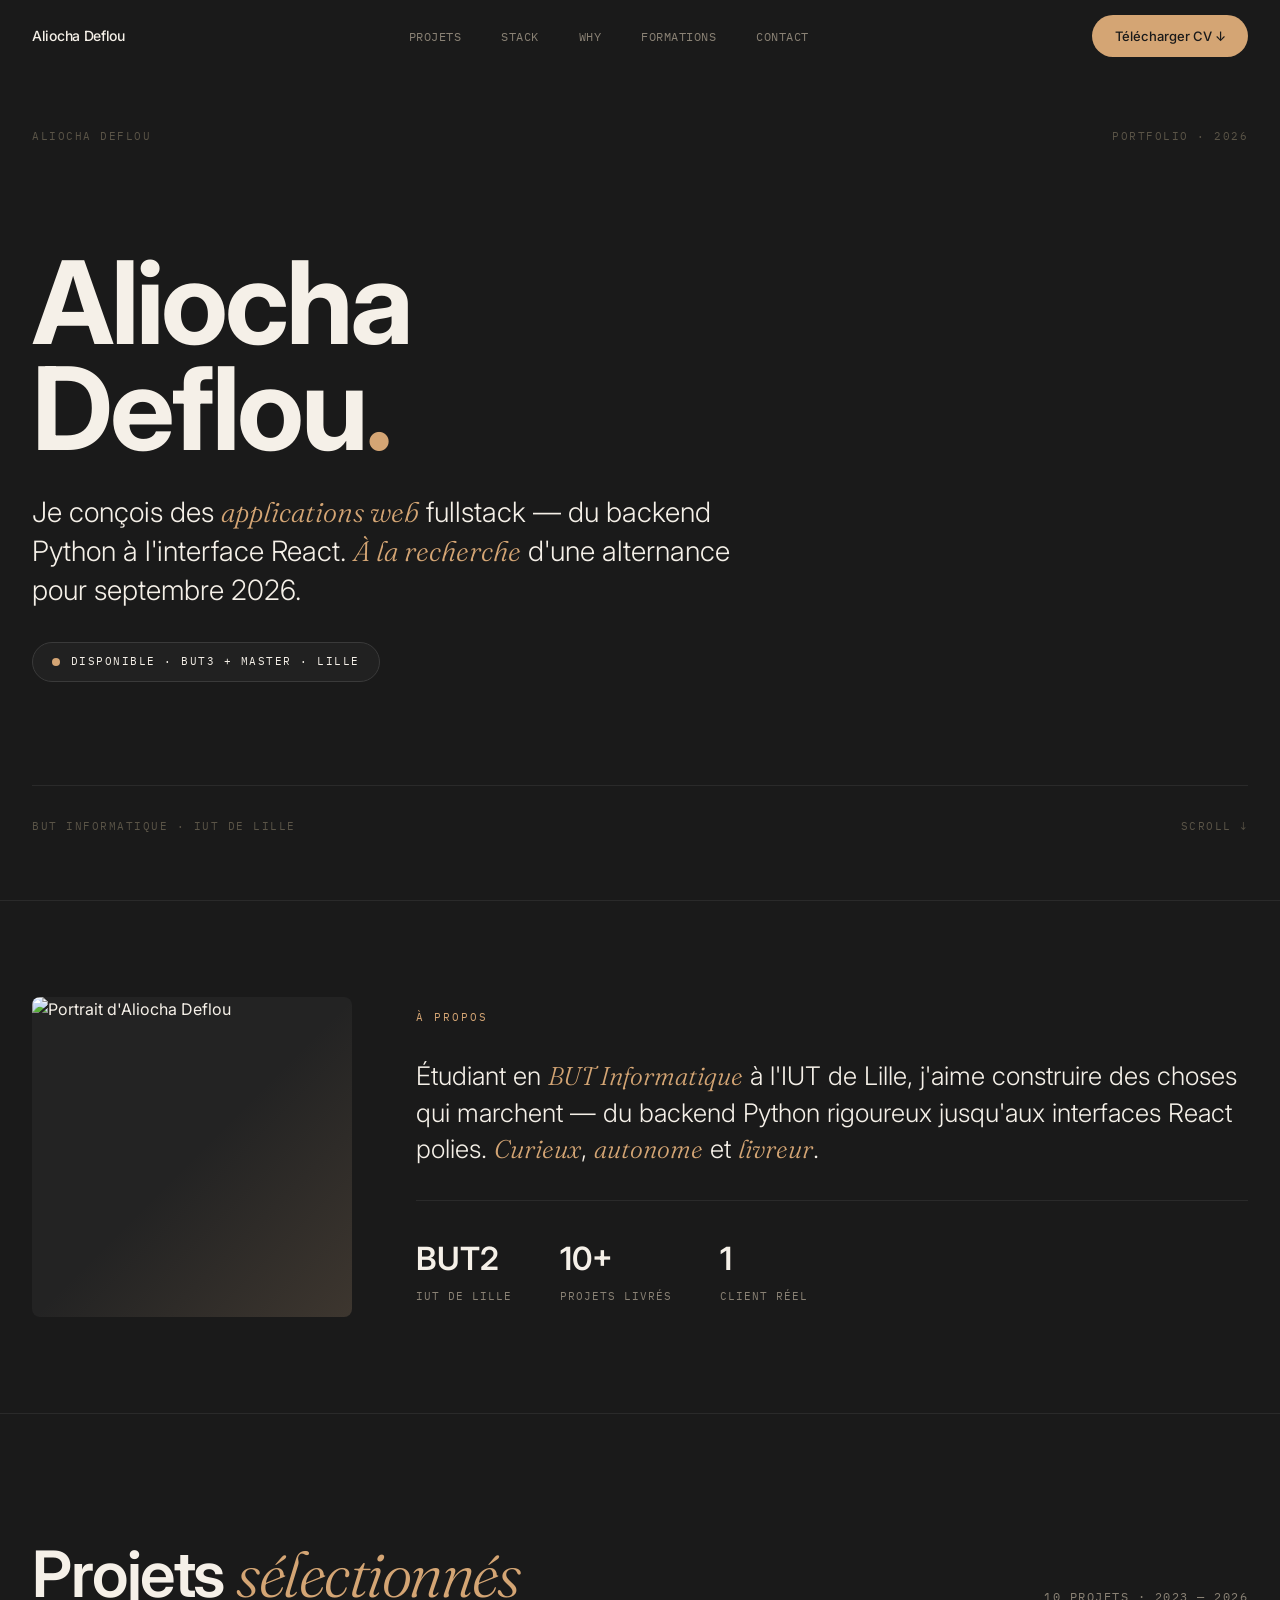
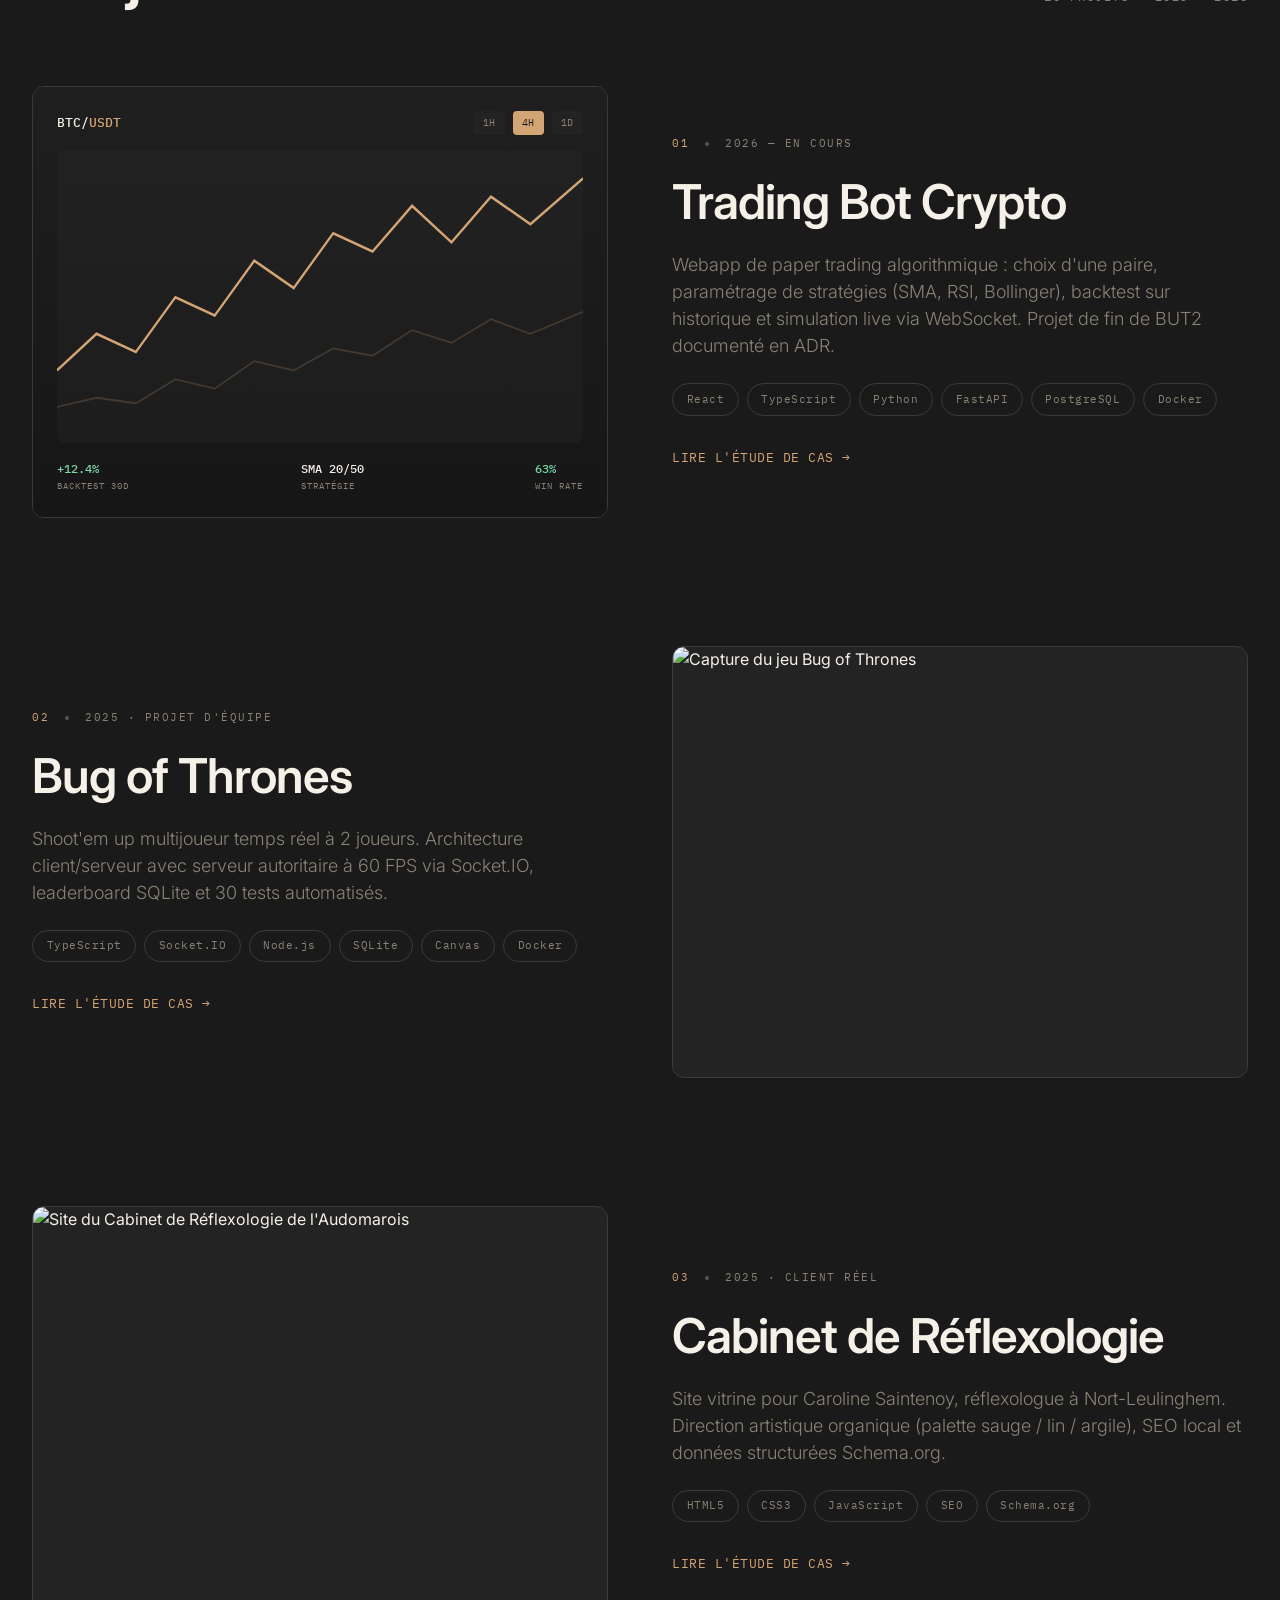
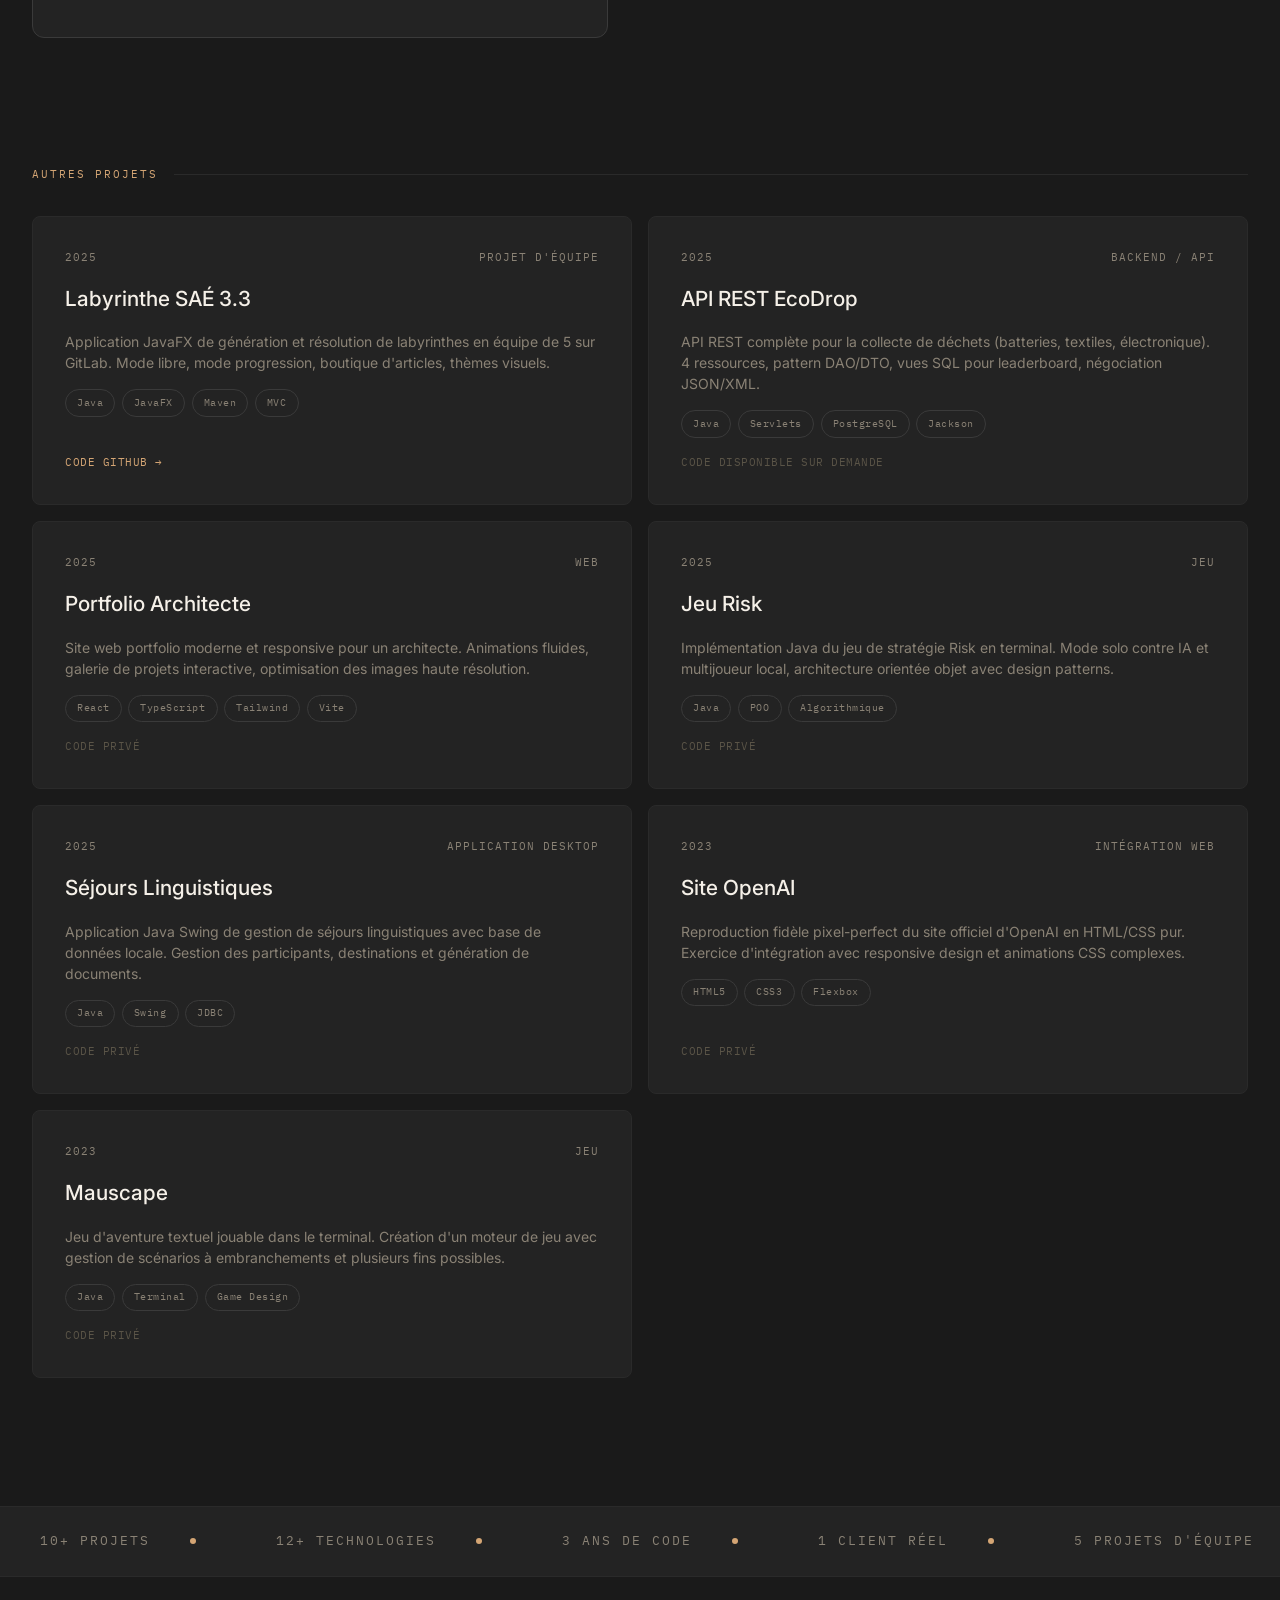
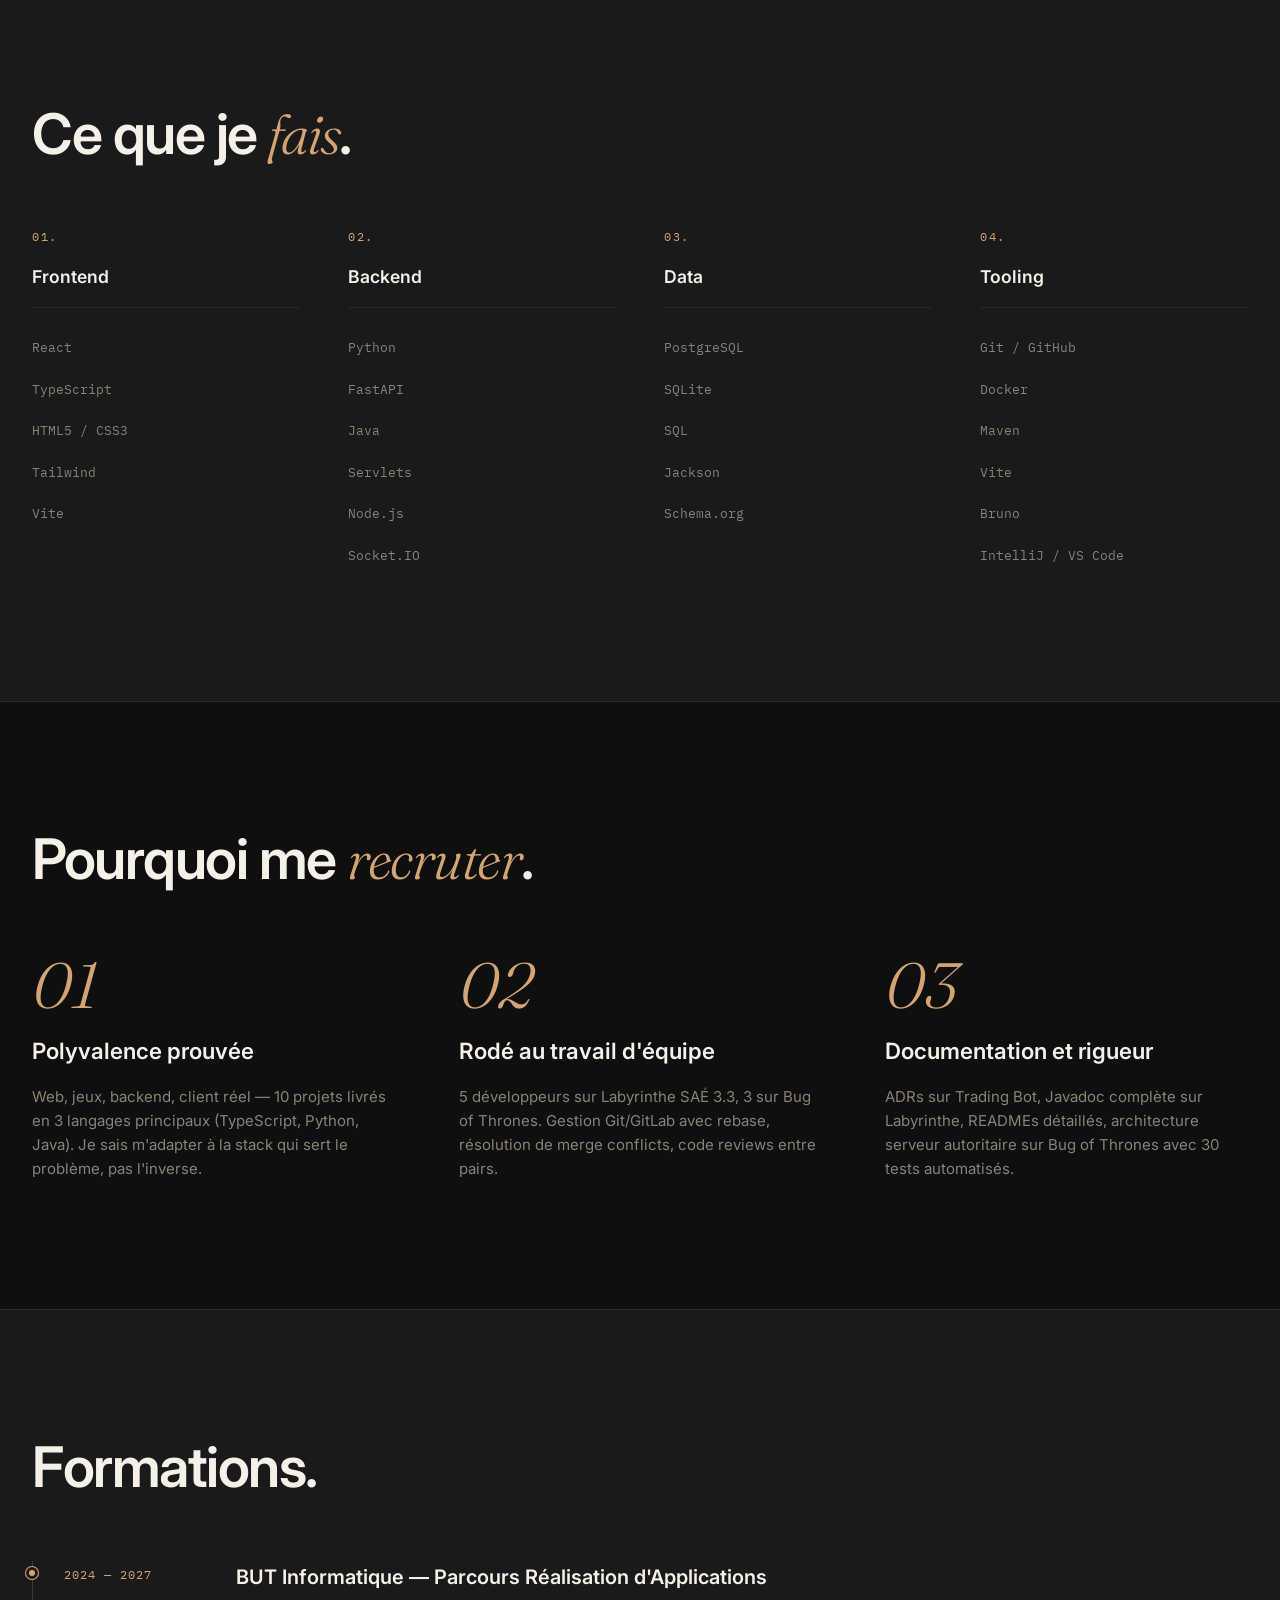
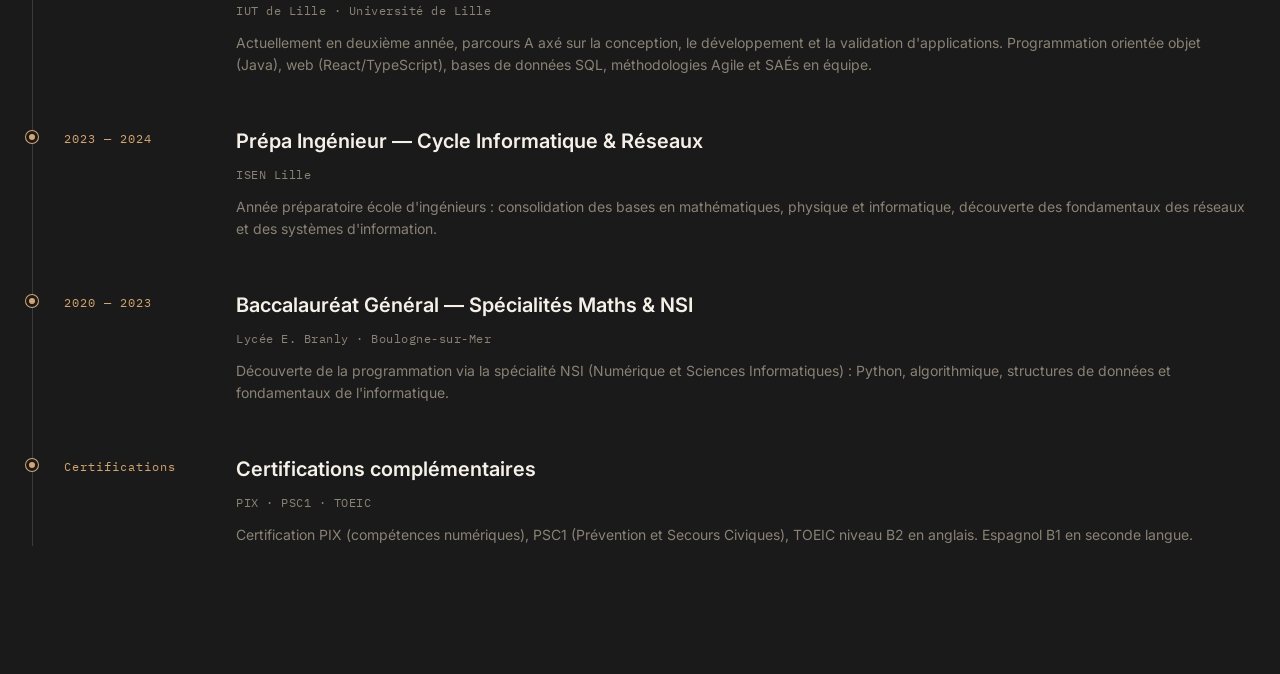
==== commit bc336bf0: "Add education timeline section (template to be filled with real entries)" ====
--- a/index.html
+++ b/index.html
@@ -301,6 +301,50 @@
                 </div>
             </div>
         </section>
+        <section class="education" id="formations" aria-label="Formations">
+            <div class="education-inner">
+                <h2 class="section-title">Formations.</h2>
+                <div class="timeline">
+
+                    <article class="timeline-item">
+                        <div class="timeline-date">2024 — 2027</div>
+                        <div class="timeline-content">
+                            <h3>BUT Informatique — Parcours Réalisation d'Applications</h3>
+                            <p class="school">IUT de Lille · Université de Lille</p>
+                            <p>Actuellement en deuxième année, parcours A axé sur la conception, le développement et la validation d'applications. Programmation orientée objet (Java), web (React/TypeScript), bases de données SQL, méthodologies Agile et SAÉs en équipe.</p>
+                        </div>
+                    </article>
+
+                    <article class="timeline-item">
+                        <div class="timeline-date">2023 — 2024</div>
+                        <div class="timeline-content">
+                            <h3>Prépa Ingénieur — Cycle Informatique &amp; Réseaux</h3>
+                            <p class="school">ISEN Lille</p>
+                            <p>Année préparatoire école d'ingénieurs : consolidation des bases en mathématiques, physique et informatique, découverte des fondamentaux des réseaux et des systèmes d'information.</p>
+                        </div>
+                    </article>
+
+                    <article class="timeline-item">
+                        <div class="timeline-date">2020 — 2023</div>
+                        <div class="timeline-content">
+                            <h3>Baccalauréat Général — Spécialités Maths &amp; NSI</h3>
+                            <p class="school">Lycée E. Branly · Boulogne-sur-Mer</p>
+                            <p>Découverte de la programmation via la spécialité NSI (Numérique et Sciences Informatiques) : Python, algorithmique, structures de données et fondamentaux de l'informatique.</p>
+                        </div>
+                    </article>
+
+                    <article class="timeline-item">
+                        <div class="timeline-date">Certifications</div>
+                        <div class="timeline-content">
+                            <h3>Certifications complémentaires</h3>
+                            <p class="school">PIX · PSC1 · TOEIC</p>
+                            <p>Certification PIX (compétences numériques), PSC1 (Prévention et Secours Civiques), TOEIC niveau B2 en anglais. Espagnol B1 en seconde langue.</p>
+                        </div>
+                    </article>
+
+                </div>
+            </div>
+        </section>
     </main>
     <script src="scripts/main.js"></script>
 </body>
--- a/styles/main.css
+++ b/styles/main.css
@@ -558,3 +558,52 @@
 .why-text { font-size: 15px; line-height: 1.6; color: var(--text-muted); }
 
 @media (max-width: 900px) { .why-grid { grid-template-columns: 1fr; gap: 3rem; } }
+
+/* ---------- Education timeline ---------- */
+.education {
+    padding: 8rem 0;
+    background: var(--bg);
+}
+.education-inner { max-width: var(--max-width); margin: 0 auto; padding: 0 var(--gutter); }
+.timeline {
+    position: relative;
+    margin-top: 4rem;
+    padding-left: 2rem;
+}
+.timeline::before {
+    content: '';
+    position: absolute;
+    left: 0;
+    top: 0;
+    bottom: 0;
+    width: 1px;
+    background: var(--border-strong);
+}
+.timeline-item {
+    position: relative;
+    padding-bottom: 3rem;
+    display: grid;
+    grid-template-columns: 140px 1fr;
+    gap: 2rem;
+}
+.timeline-item:last-child { padding-bottom: 0; }
+.timeline-item::before {
+    content: '';
+    position: absolute;
+    left: -2.4rem;
+    top: 0.4rem;
+    width: 12px;
+    height: 12px;
+    border-radius: 50%;
+    background: var(--accent);
+    border: 3px solid var(--bg);
+    box-shadow: 0 0 0 1px var(--accent);
+}
+.timeline-date { font-family: var(--font-mono); font-size: 12px; letter-spacing: 1px; color: var(--accent); padding-top: 0.3rem; }
+.timeline-content h3 { font-size: 1.25rem; font-weight: 600; margin-bottom: 0.5rem; }
+.timeline-content .school { font-family: var(--font-mono); font-size: 12px; letter-spacing: 0.5px; color: var(--text-muted); margin-bottom: 0.75rem; }
+.timeline-content p { font-size: 14px; line-height: 1.6; color: var(--text-muted); }
+
+@media (max-width: 600px) {
+    .timeline-item { grid-template-columns: 1fr; gap: 0.5rem; }
+}
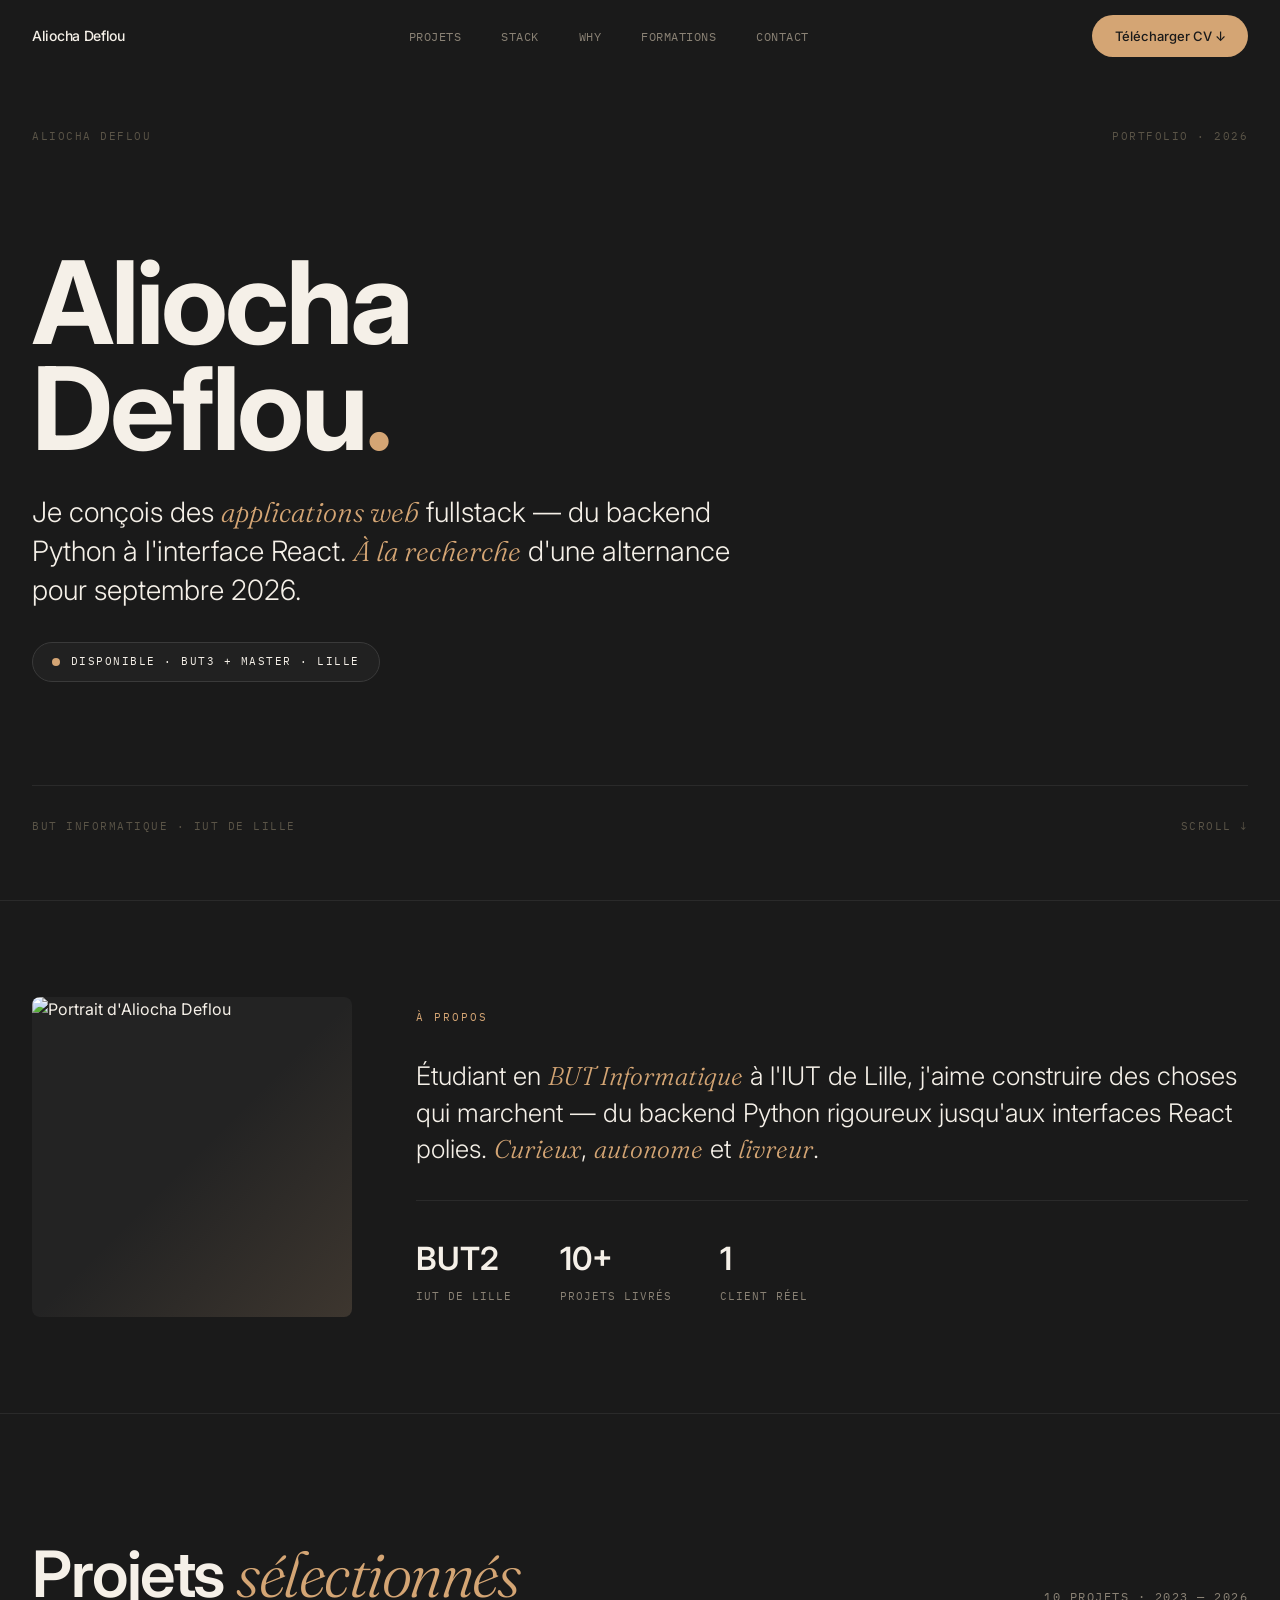
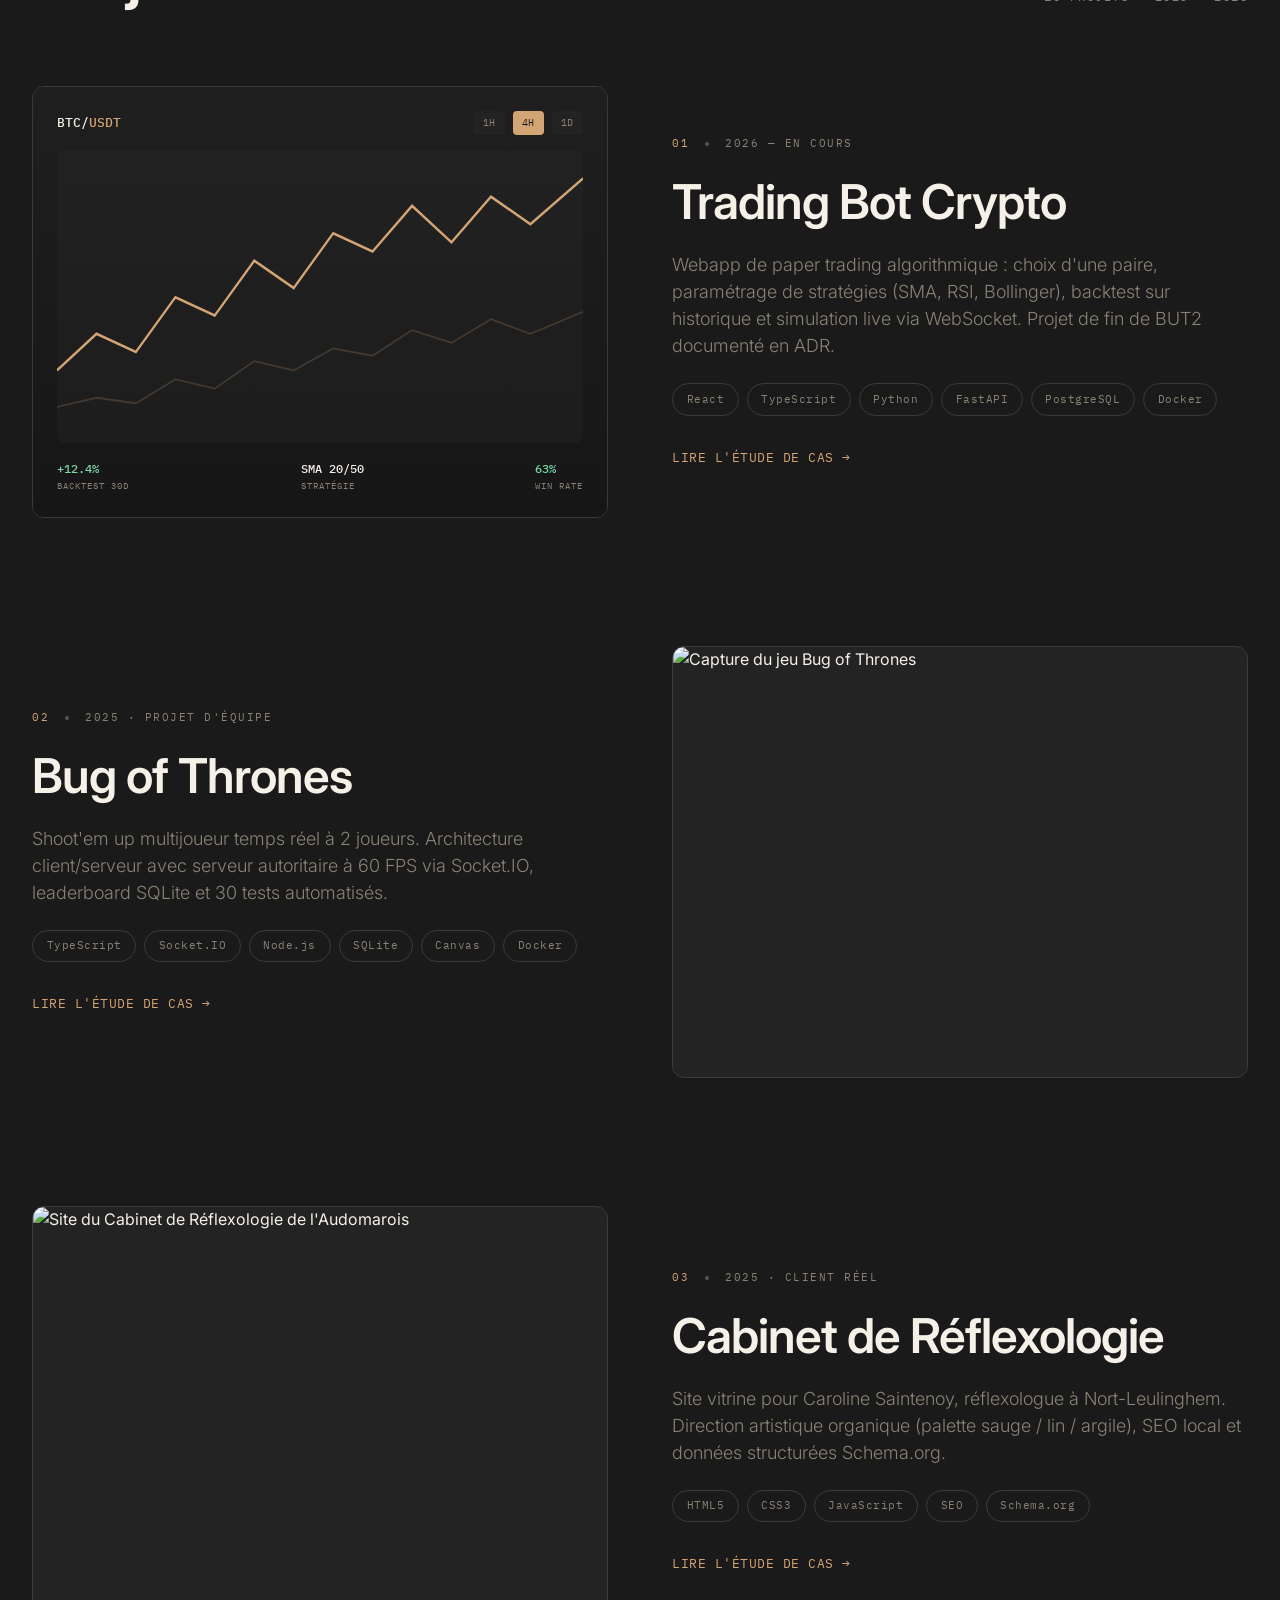
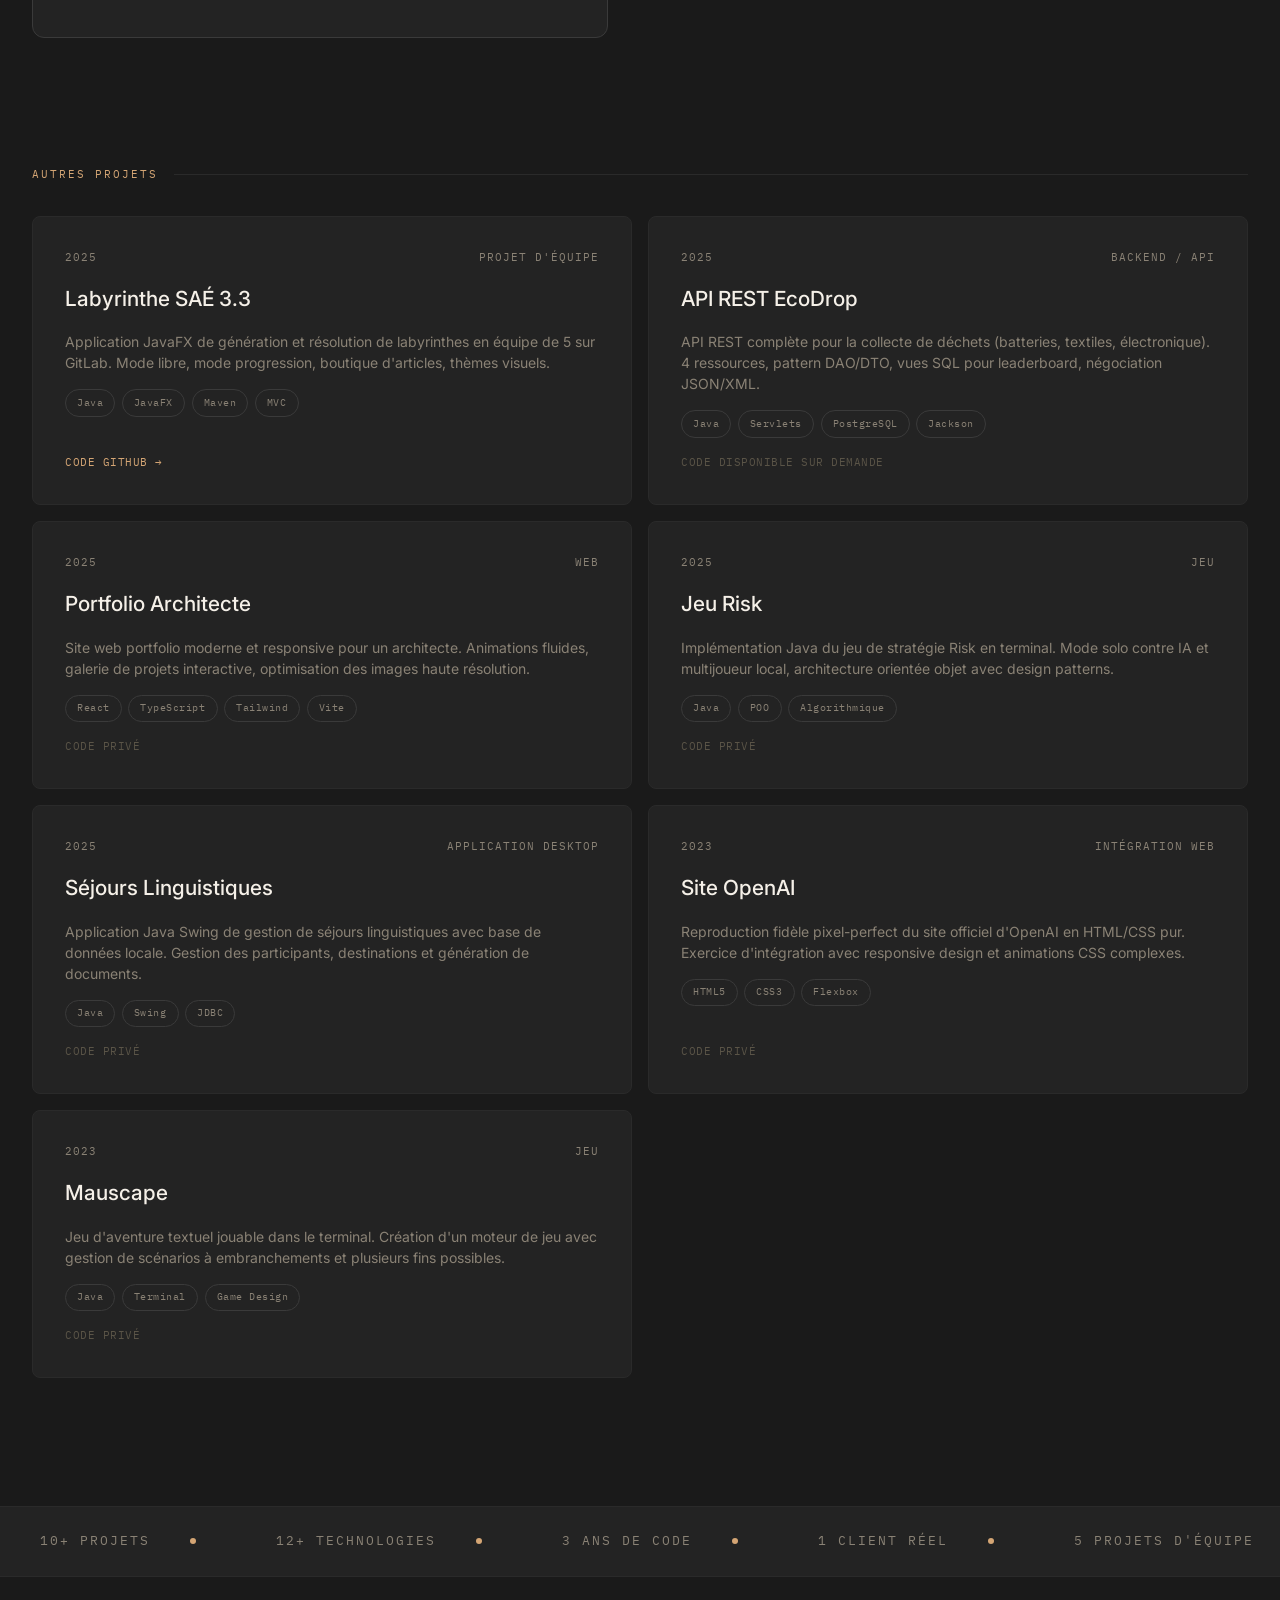
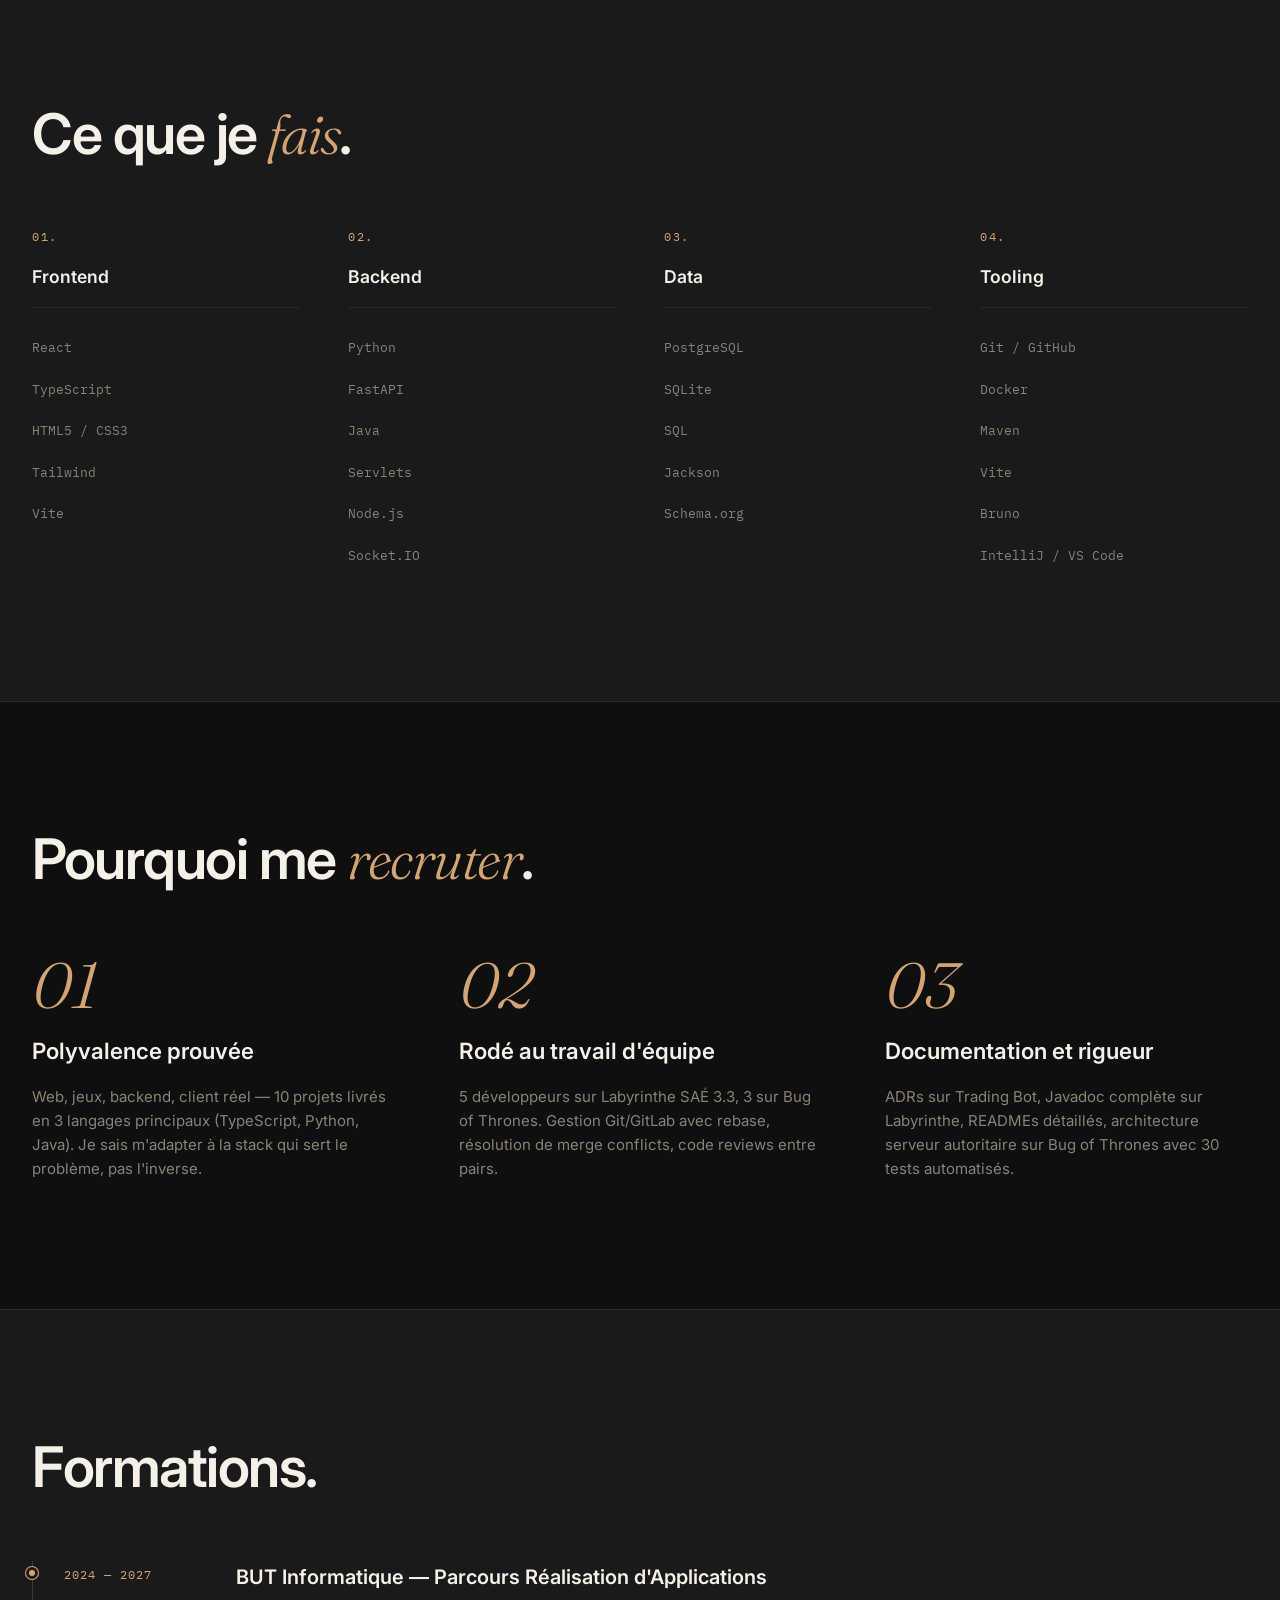
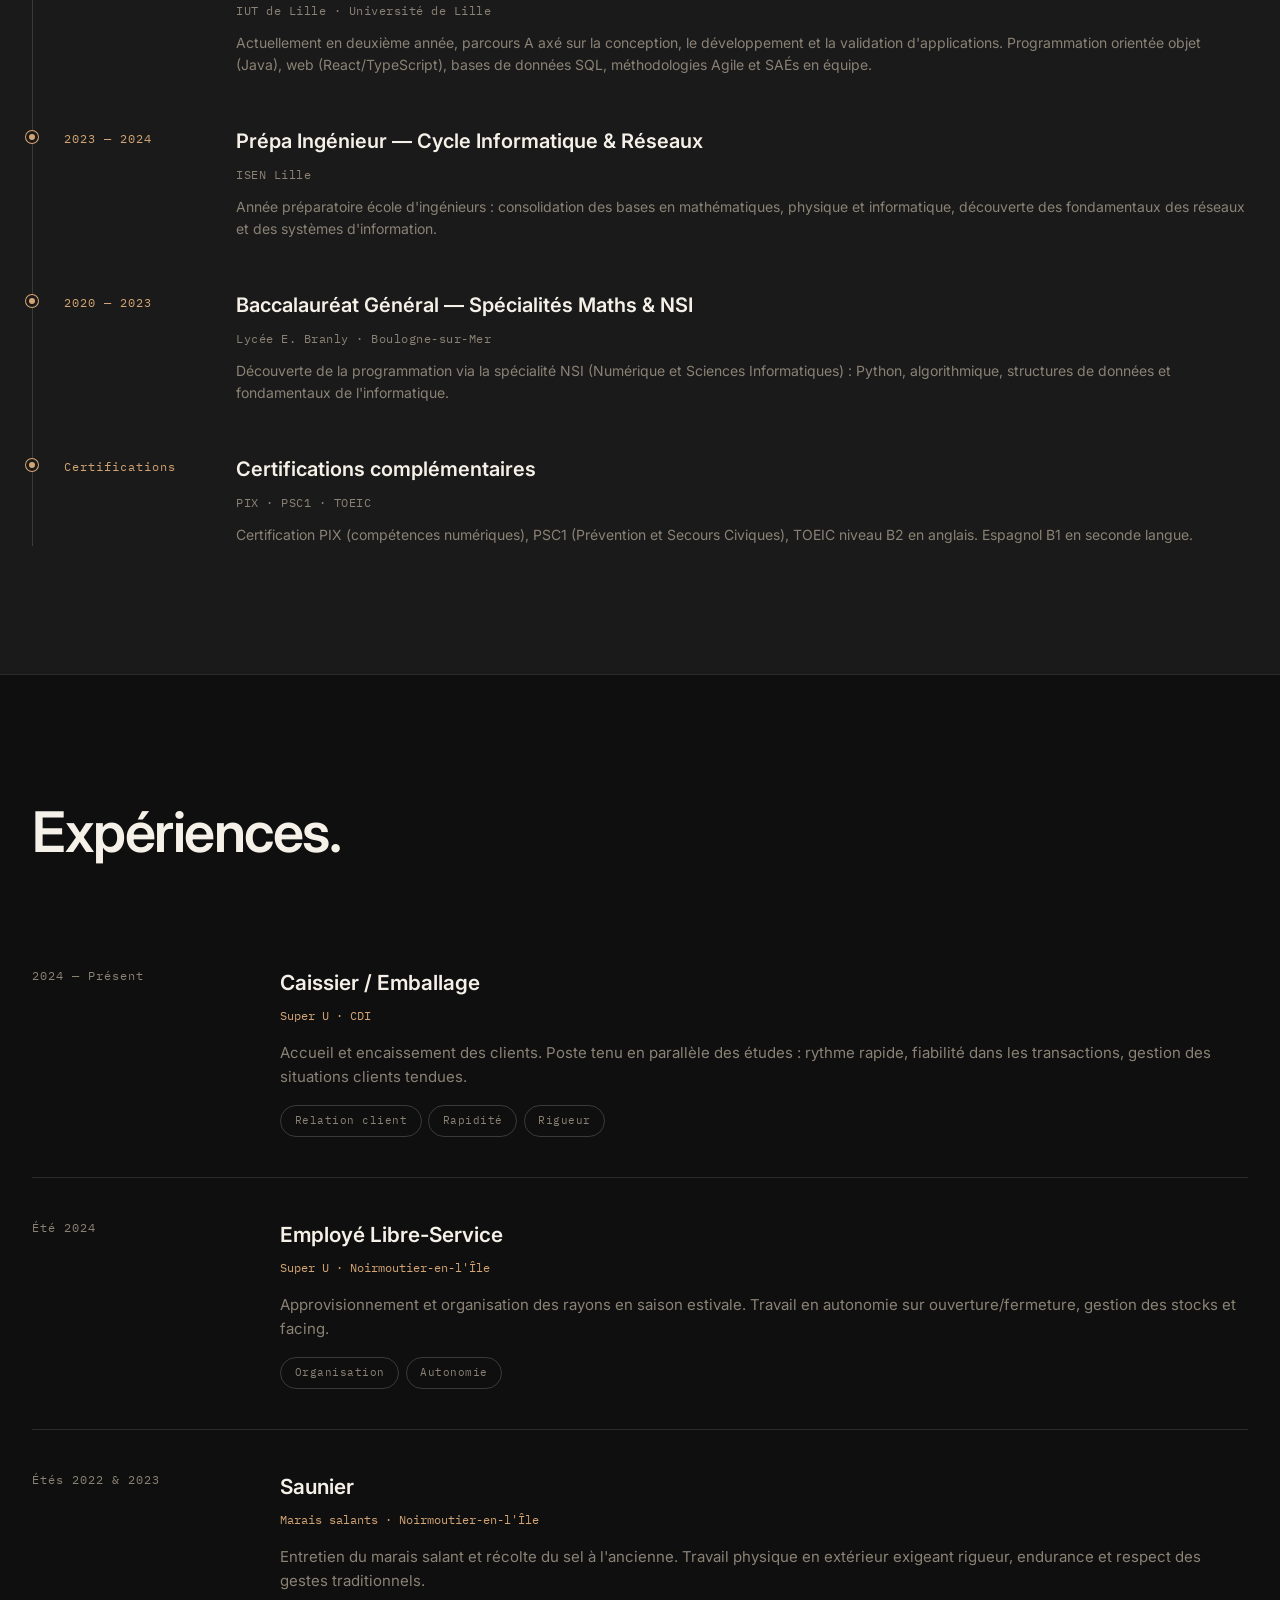
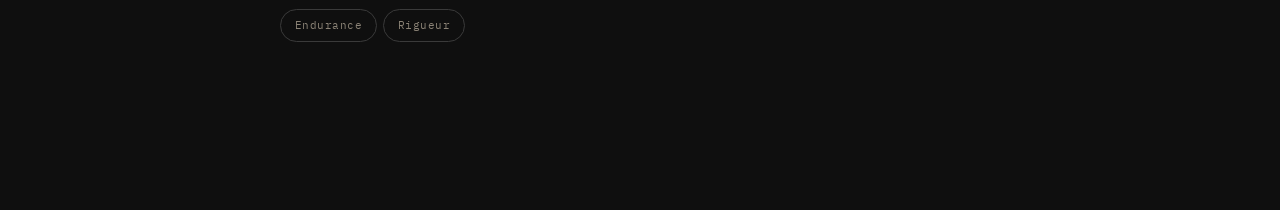
==== commit 4bf37c7c: "Add experience section (template to be filled with real entries)" ====
--- a/index.html
+++ b/index.html
@@ -345,6 +345,50 @@
                 </div>
             </div>
         </section>
+        <section class="experience" id="experiences" aria-label="Expériences">
+            <div class="experience-inner">
+                <h2 class="section-title">Expériences.</h2>
+                <div class="experience-list">
+
+                    <article class="experience-item">
+                        <div class="experience-period">2024 — Présent</div>
+                        <div class="experience-content">
+                            <h3>Caissier / Emballage</h3>
+                            <p class="company">Super U · CDI</p>
+                            <p>Accueil et encaissement des clients. Poste tenu en parallèle des études : rythme rapide, fiabilité dans les transactions, gestion des situations clients tendues.</p>
+                            <div class="experience-tags">
+                                <span class="tag">Relation client</span><span class="tag">Rapidité</span><span class="tag">Rigueur</span>
+                            </div>
+                        </div>
+                    </article>
+
+                    <article class="experience-item">
+                        <div class="experience-period">Été 2024</div>
+                        <div class="experience-content">
+                            <h3>Employé Libre-Service</h3>
+                            <p class="company">Super U · Noirmoutier-en-l'Île</p>
+                            <p>Approvisionnement et organisation des rayons en saison estivale. Travail en autonomie sur ouverture/fermeture, gestion des stocks et facing.</p>
+                            <div class="experience-tags">
+                                <span class="tag">Organisation</span><span class="tag">Autonomie</span>
+                            </div>
+                        </div>
+                    </article>
+
+                    <article class="experience-item">
+                        <div class="experience-period">Étés 2022 &amp; 2023</div>
+                        <div class="experience-content">
+                            <h3>Saunier</h3>
+                            <p class="company">Marais salants · Noirmoutier-en-l'Île</p>
+                            <p>Entretien du marais salant et récolte du sel à l'ancienne. Travail physique en extérieur exigeant rigueur, endurance et respect des gestes traditionnels.</p>
+                            <div class="experience-tags">
+                                <span class="tag">Endurance</span><span class="tag">Rigueur</span>
+                            </div>
+                        </div>
+                    </article>
+
+                </div>
+            </div>
+        </section>
     </main>
     <script src="scripts/main.js"></script>
 </body>
--- a/styles/main.css
+++ b/styles/main.css
@@ -607,3 +607,35 @@
 @media (max-width: 600px) {
     .timeline-item { grid-template-columns: 1fr; gap: 0.5rem; }
 }
+
+/* ---------- Experience ---------- */
+.experience {
+    padding: 8rem 0;
+    background: var(--bg-deep);
+    border-top: 1px solid var(--border);
+}
+.experience-inner { max-width: var(--max-width); margin: 0 auto; padding: 0 var(--gutter); }
+.experience-list {
+    display: flex;
+    flex-direction: column;
+    gap: 0;
+    margin-top: 4rem;
+}
+.experience-item {
+    display: grid;
+    grid-template-columns: 200px 1fr;
+    gap: 3rem;
+    padding: 2.5rem 0;
+    border-bottom: 1px solid var(--border);
+    align-items: start;
+}
+.experience-item:last-child { border-bottom: none; }
+.experience-period { font-family: var(--font-mono); font-size: 12px; letter-spacing: 1px; color: var(--text-muted); }
+.experience-content h3 { font-size: 1.3rem; font-weight: 600; margin-bottom: 0.4rem; }
+.experience-content .company { font-family: var(--font-mono); font-size: 12px; color: var(--accent); margin-bottom: 1rem; }
+.experience-content p { font-size: 15px; color: var(--text-muted); line-height: 1.6; margin-bottom: 1rem; }
+.experience-tags { display: flex; flex-wrap: wrap; gap: 0.4rem; }
+
+@media (max-width: 700px) {
+    .experience-item { grid-template-columns: 1fr; gap: 0.5rem; }
+}
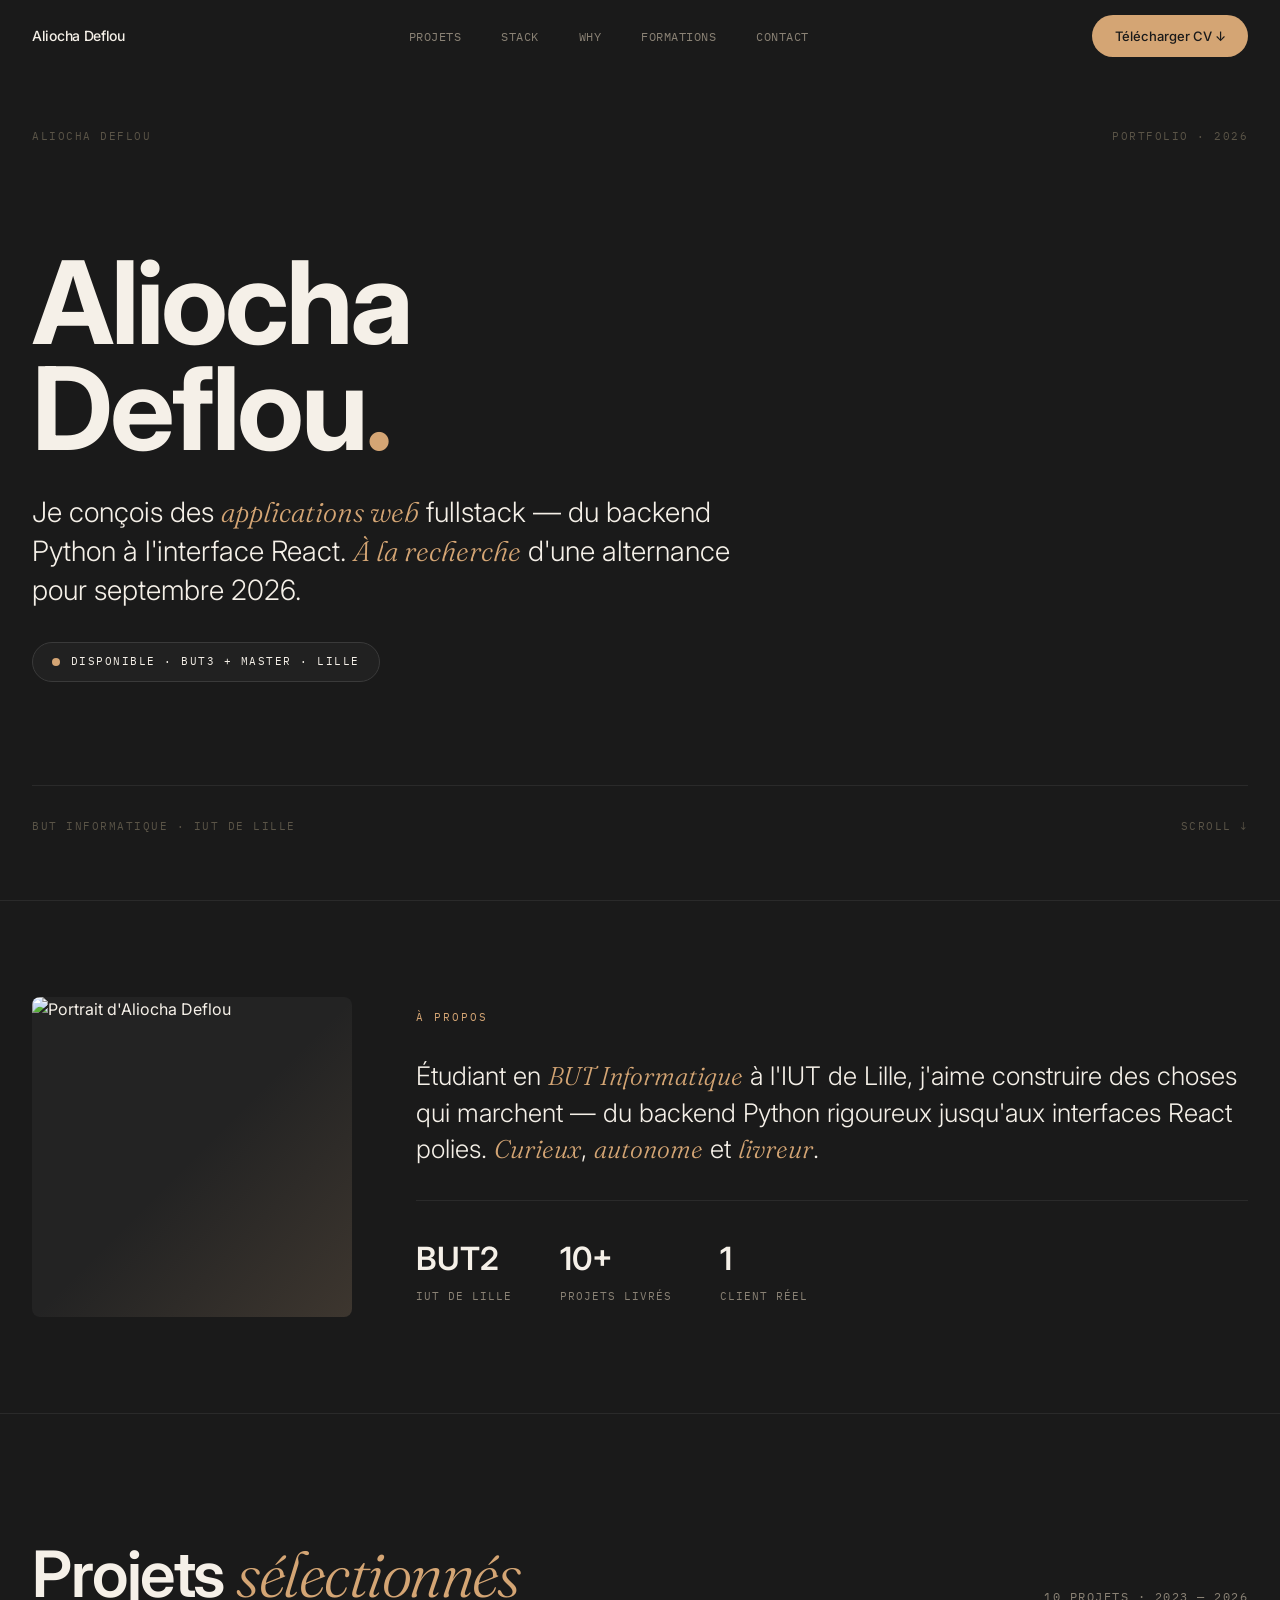
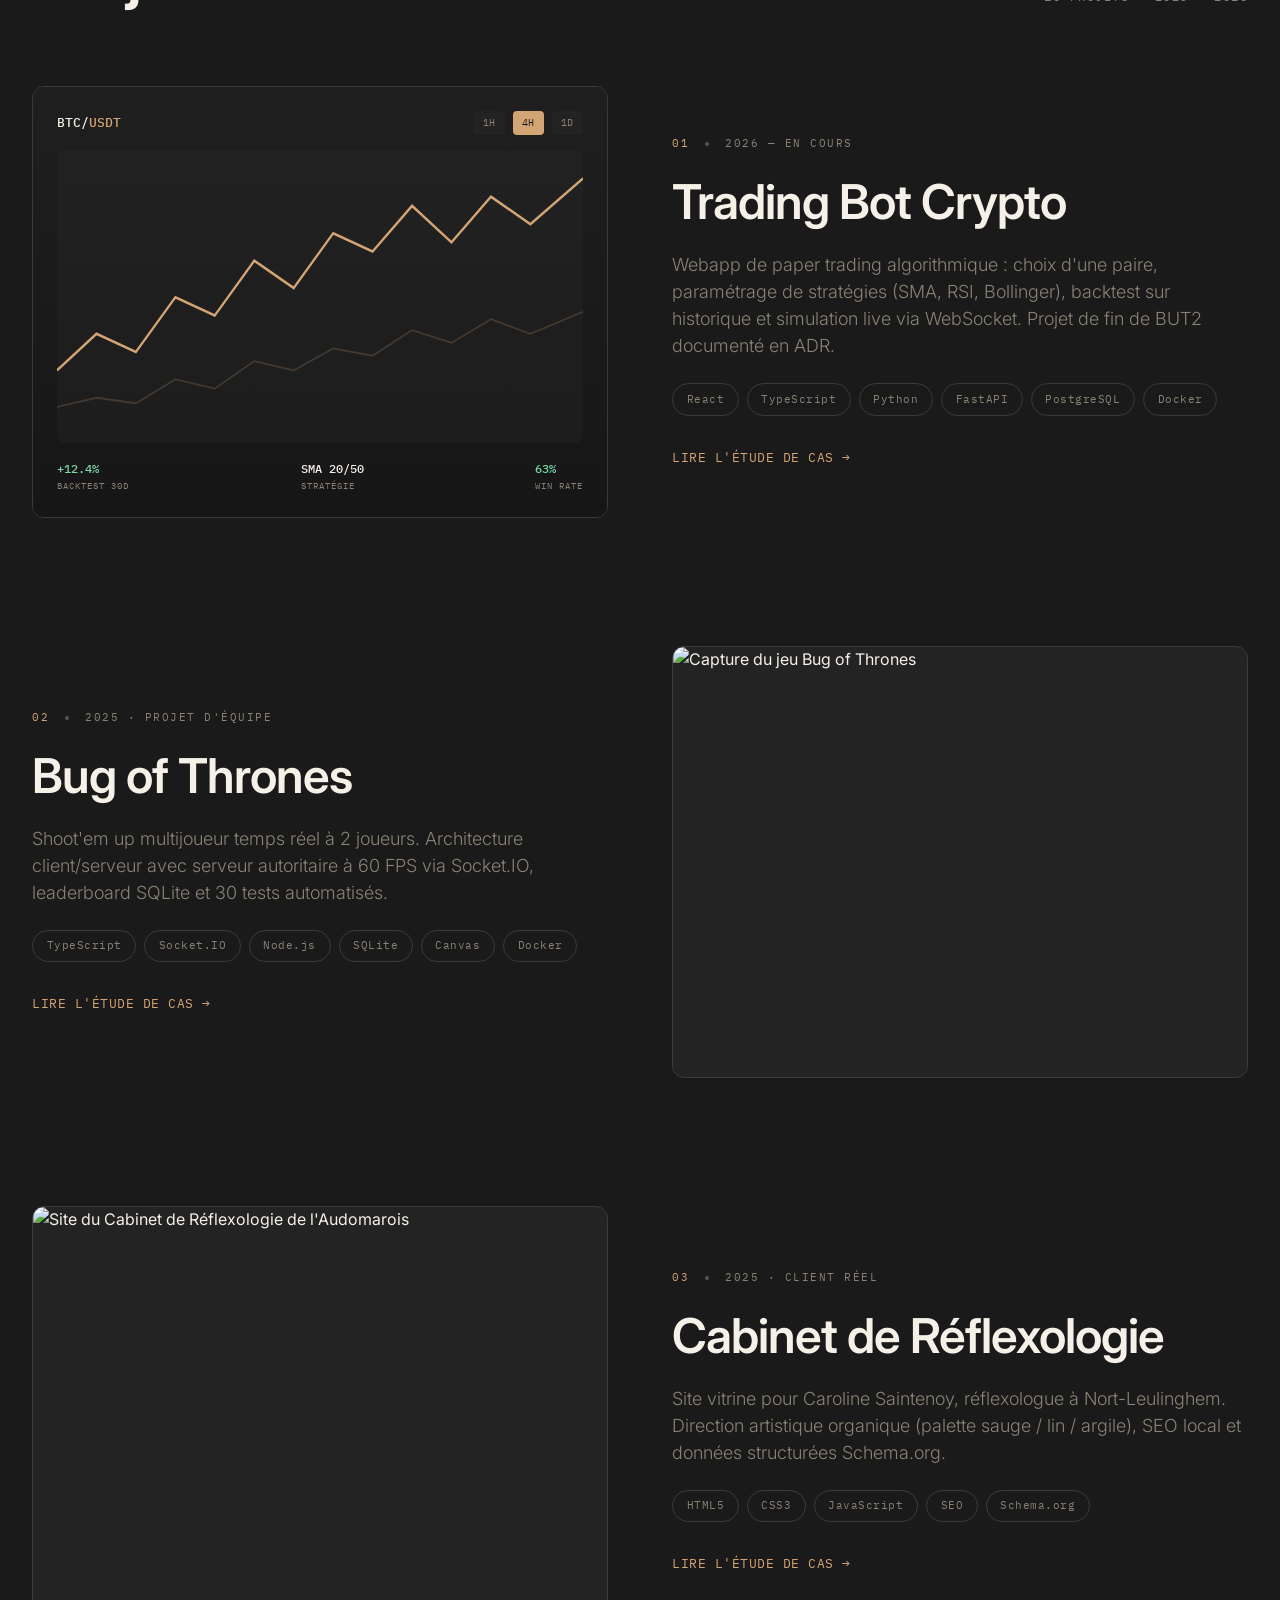
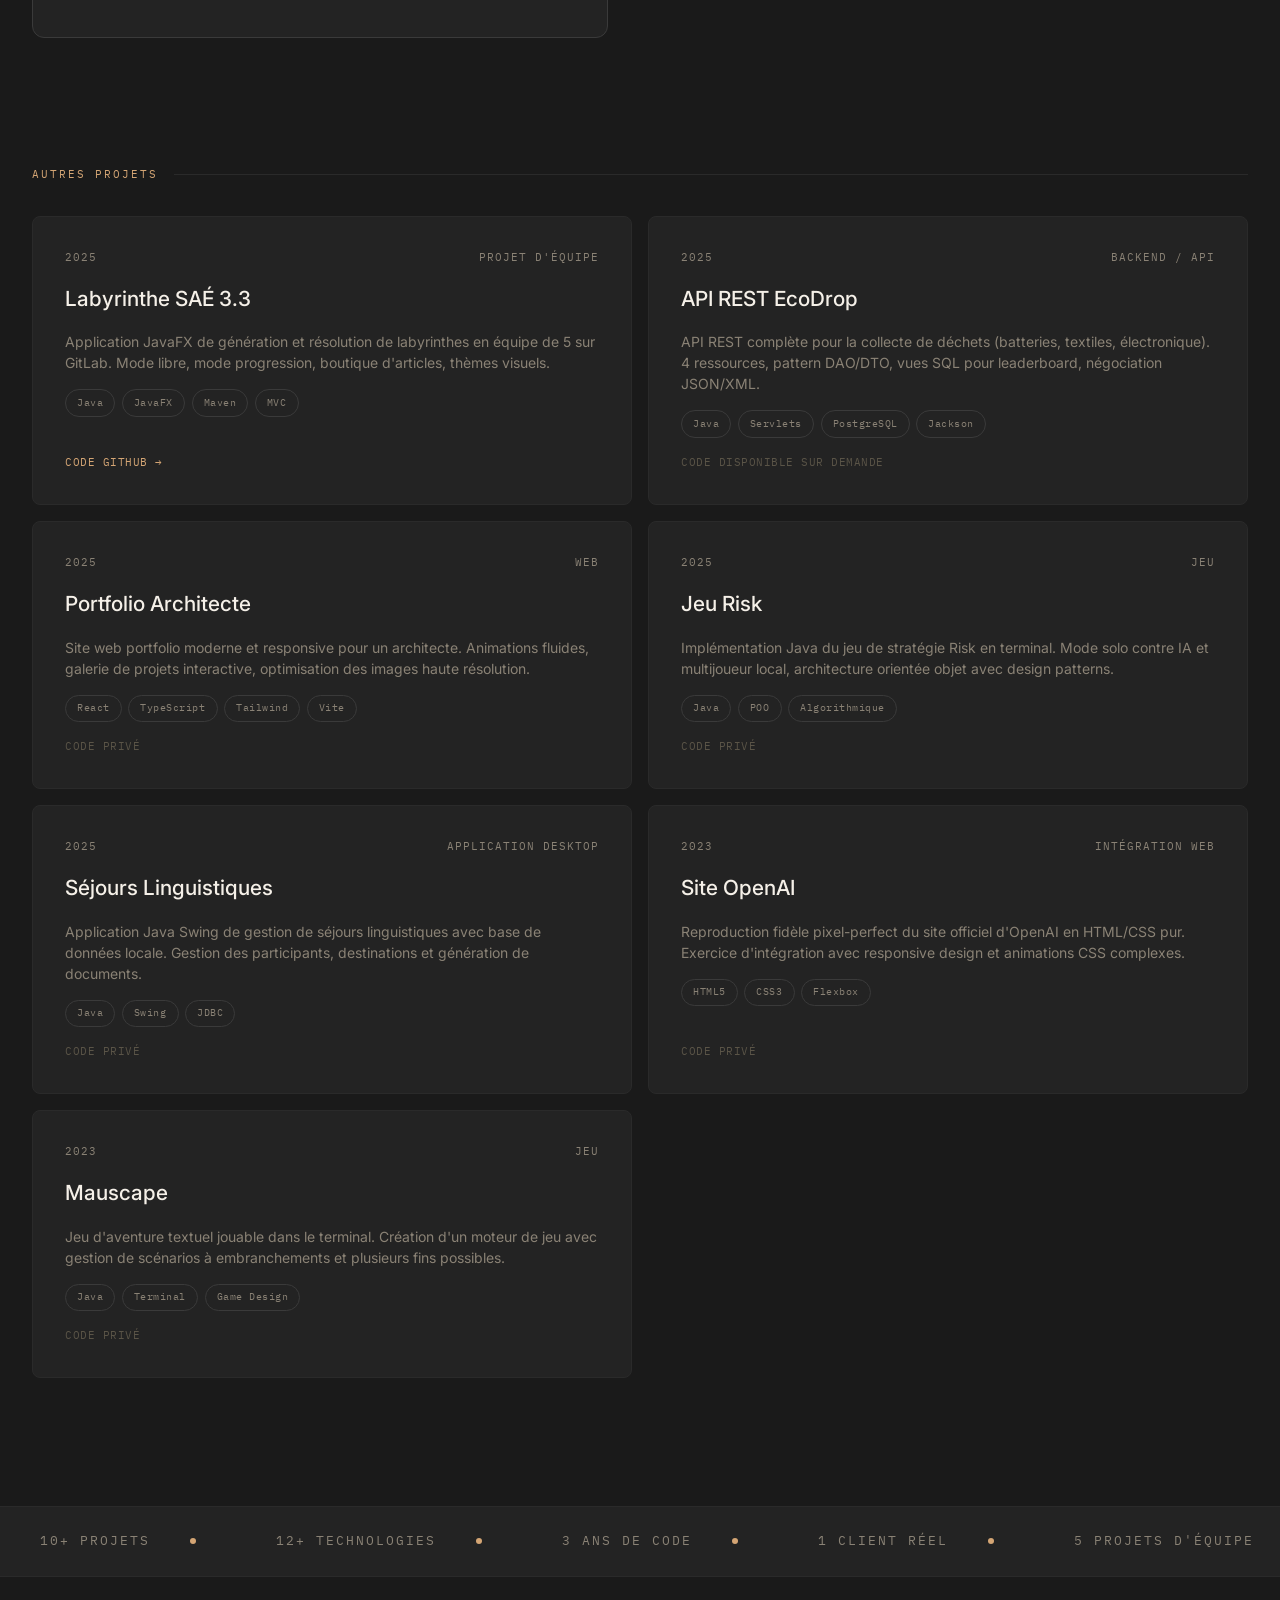
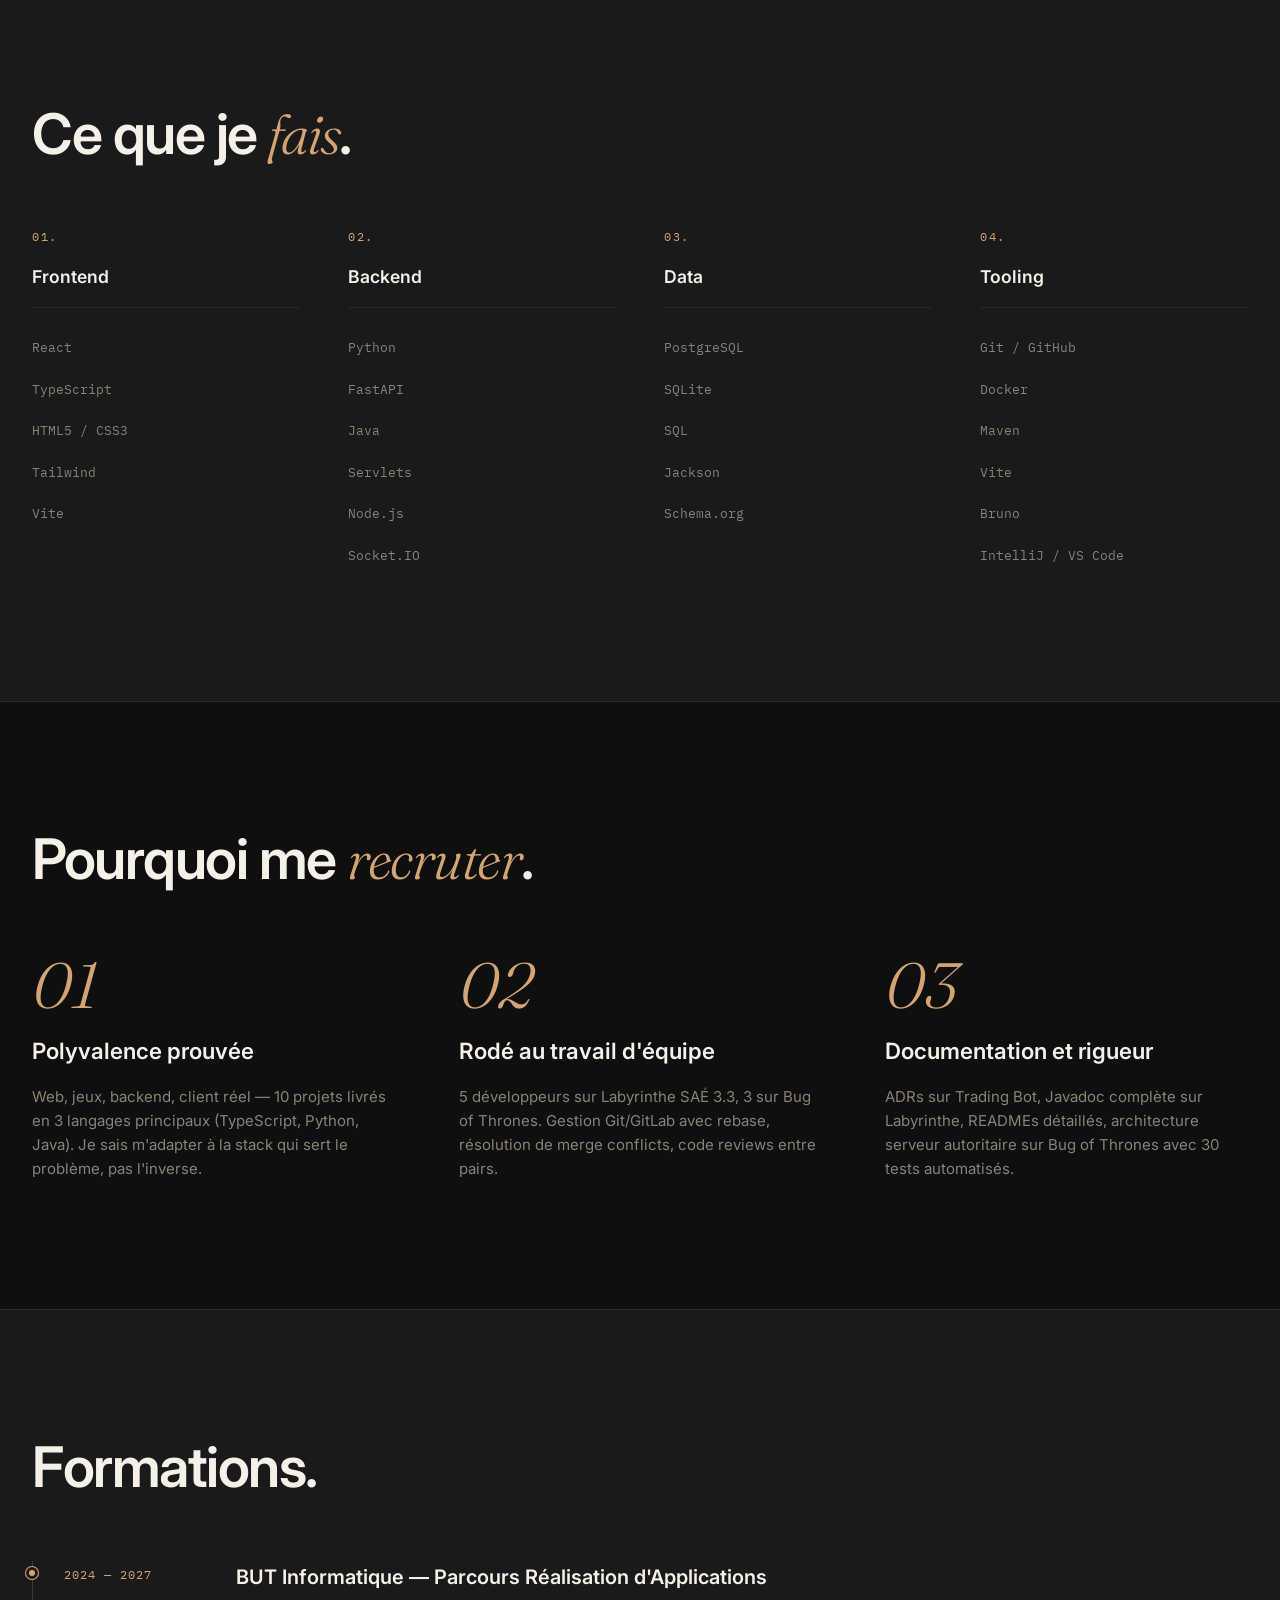
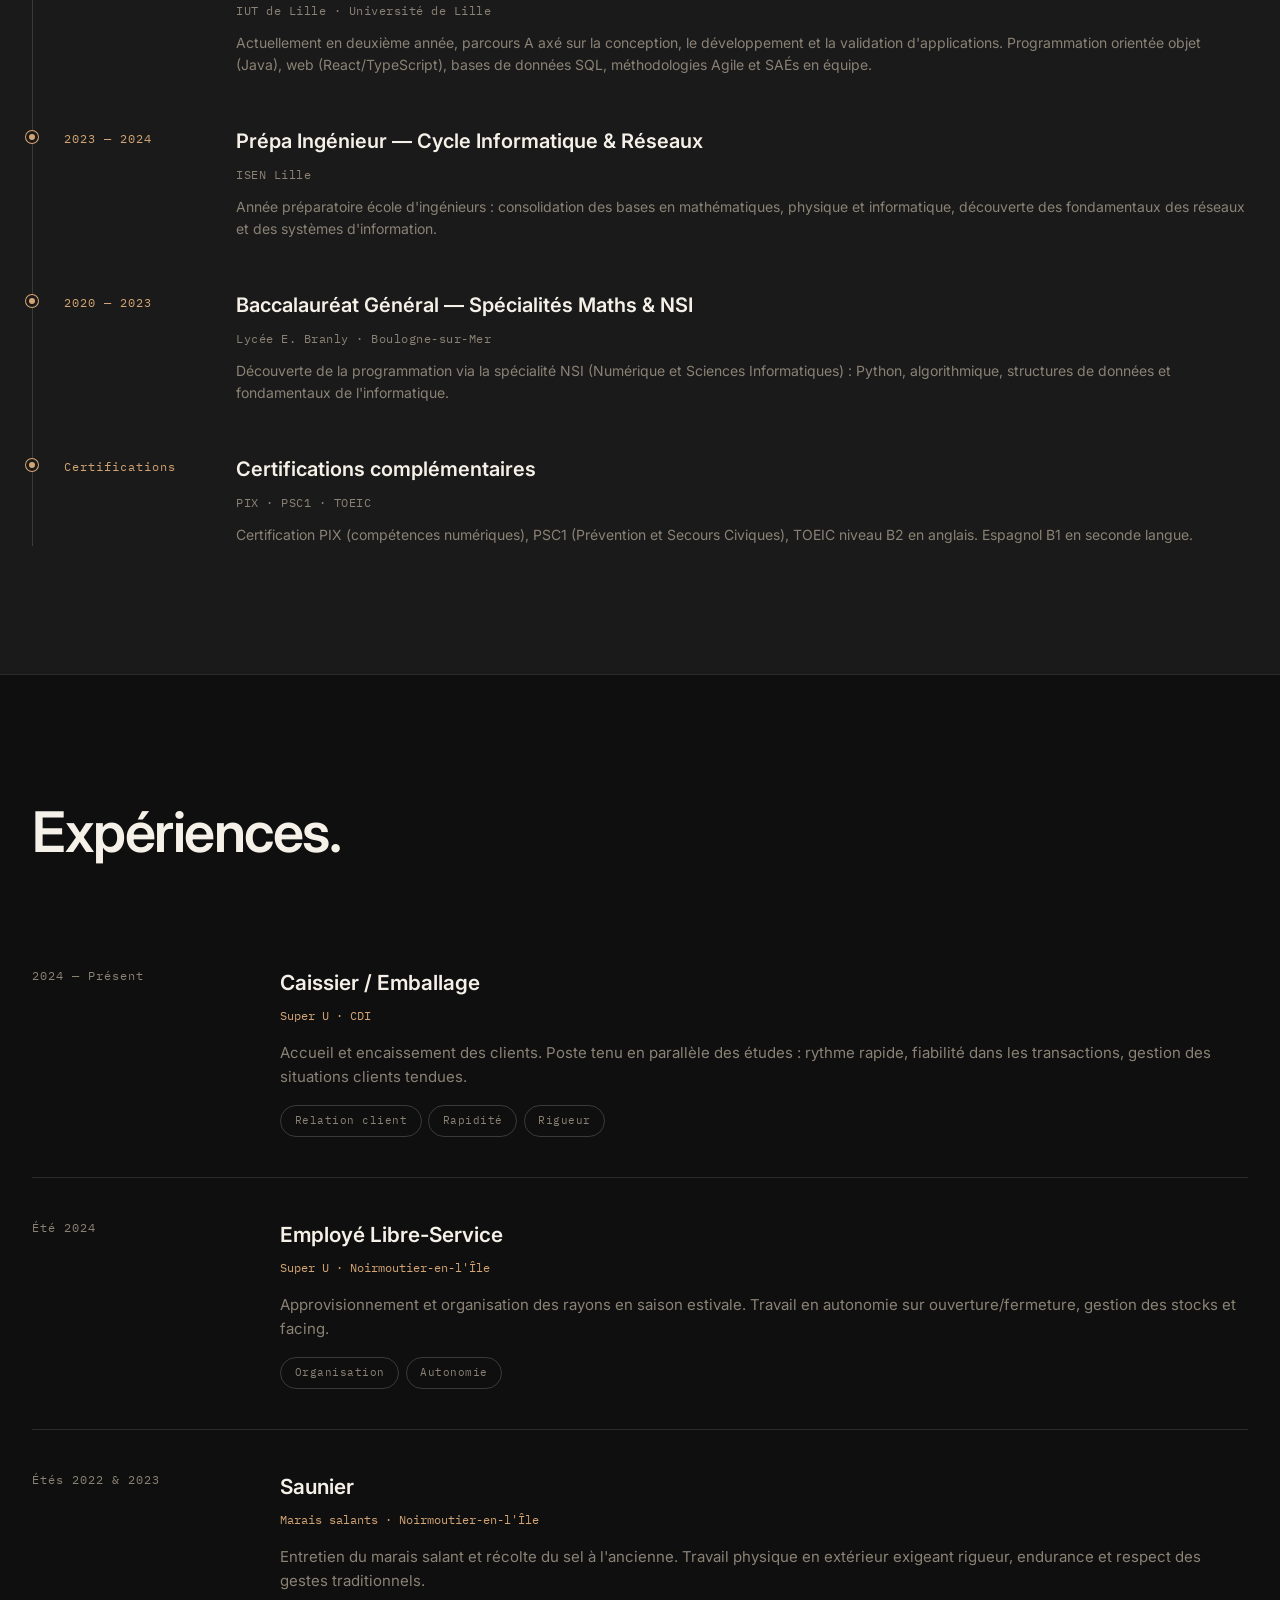
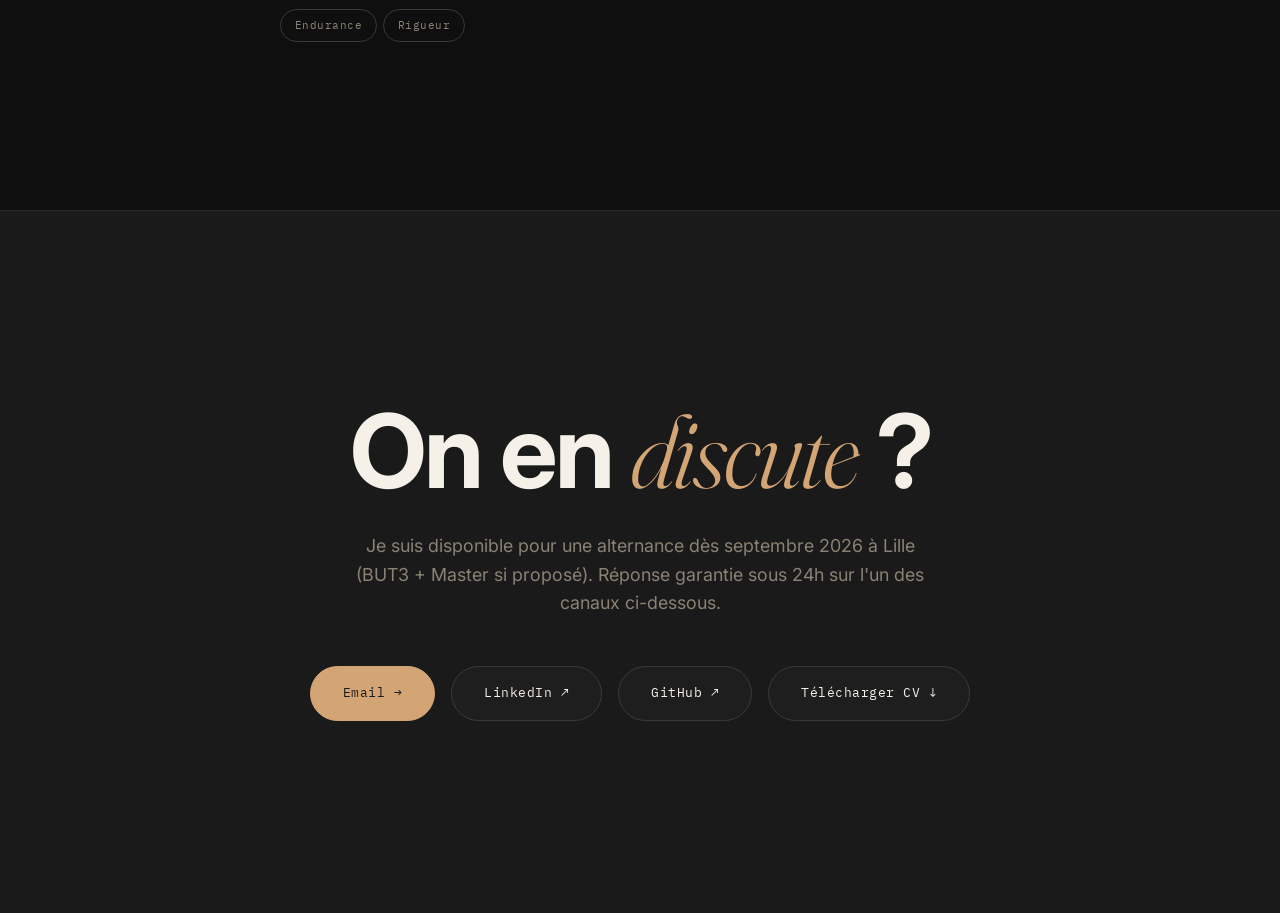
==== commit 2f27734e: "Add contact CTA section with 4 action buttons" ====
--- a/index.html
+++ b/index.html
@@ -389,6 +389,18 @@
                 </div>
             </div>
         </section>
+        <section class="contact" id="contact" aria-label="Contact">
+            <div class="contact-inner">
+                <h2 class="contact-title">On en <em>discute</em> ?</h2>
+                <p class="contact-text">Je suis disponible pour une alternance dès septembre 2026 à Lille (BUT3 + Master si proposé). Réponse garantie sous 24h sur l'un des canaux ci-dessous.</p>
+                <div class="contact-buttons">
+                    <a href="mailto:aliocha.deflou@gmail.com" class="contact-btn primary">Email →</a>
+                    <a href="https://www.linkedin.com/in/aliocha-deflou/" target="_blank" rel="noopener" class="contact-btn">LinkedIn ↗</a>
+                    <a href="https://github.com/AlioDefl" target="_blank" rel="noopener" class="contact-btn">GitHub ↗</a>
+                    <a href="CV_Aliocha_DEFLOU.pdf" download class="contact-btn">Télécharger CV ↓</a>
+                </div>
+            </div>
+        </section>
     </main>
     <script src="scripts/main.js"></script>
 </body>
--- a/styles/main.css
+++ b/styles/main.css
@@ -639,3 +639,59 @@
 @media (max-width: 700px) {
     .experience-item { grid-template-columns: 1fr; gap: 0.5rem; }
 }
+
+/* ---------- Contact CTA ---------- */
+.contact {
+    padding: 12rem 0;
+    background: var(--bg);
+    border-top: 1px solid var(--border);
+    text-align: center;
+}
+.contact-inner { max-width: 900px; margin: 0 auto; padding: 0 var(--gutter); }
+.contact-title {
+    font-size: clamp(3rem, 8vw, 7rem);
+    font-weight: 700;
+    letter-spacing: -3px;
+    line-height: 0.95;
+    margin-bottom: 2rem;
+}
+.contact-title em { font-family: var(--font-serif); font-style: italic; font-weight: 300; color: var(--accent); }
+.contact-text {
+    font-size: clamp(16px, 1.4vw, 20px);
+    color: var(--text-muted);
+    line-height: 1.6;
+    max-width: 600px;
+    margin: 0 auto 3rem;
+}
+.contact-buttons {
+    display: flex;
+    flex-wrap: wrap;
+    justify-content: center;
+    gap: 1rem;
+}
+.contact-btn {
+    display: inline-flex;
+    align-items: center;
+    gap: 0.5rem;
+    padding: 1rem 2rem;
+    border: 1px solid var(--border-strong);
+    border-radius: 50px;
+    font-family: var(--font-mono);
+    font-size: 13px;
+    letter-spacing: 0.5px;
+    color: var(--text);
+    transition: all 0.3s var(--ease-out);
+    background: rgba(245, 240, 232, 0.02);
+}
+.contact-btn:hover {
+    background: var(--accent);
+    color: var(--bg);
+    border-color: var(--accent);
+    transform: translateY(-2px);
+}
+.contact-btn.primary {
+    background: var(--accent);
+    color: var(--bg);
+    border-color: var(--accent);
+}
+.contact-btn.primary:hover { background: var(--accent-hover); border-color: var(--accent-hover); }
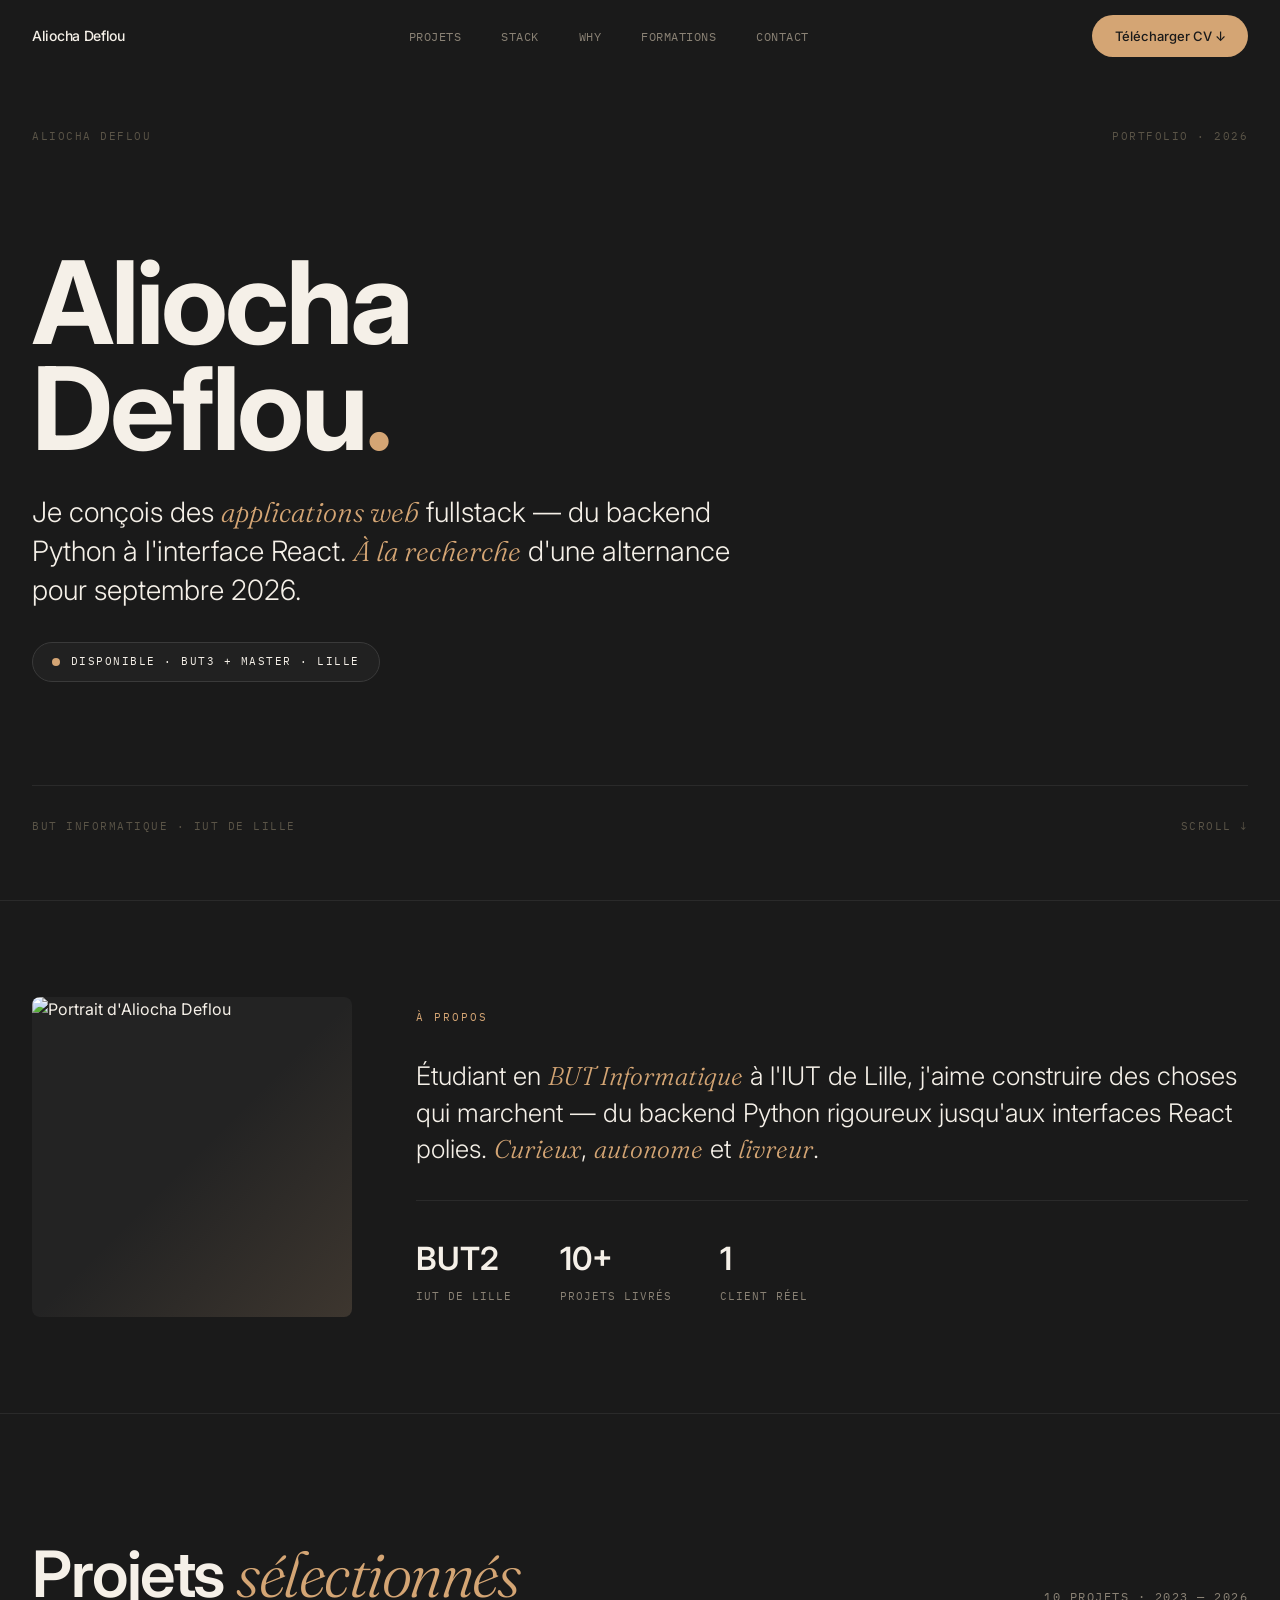
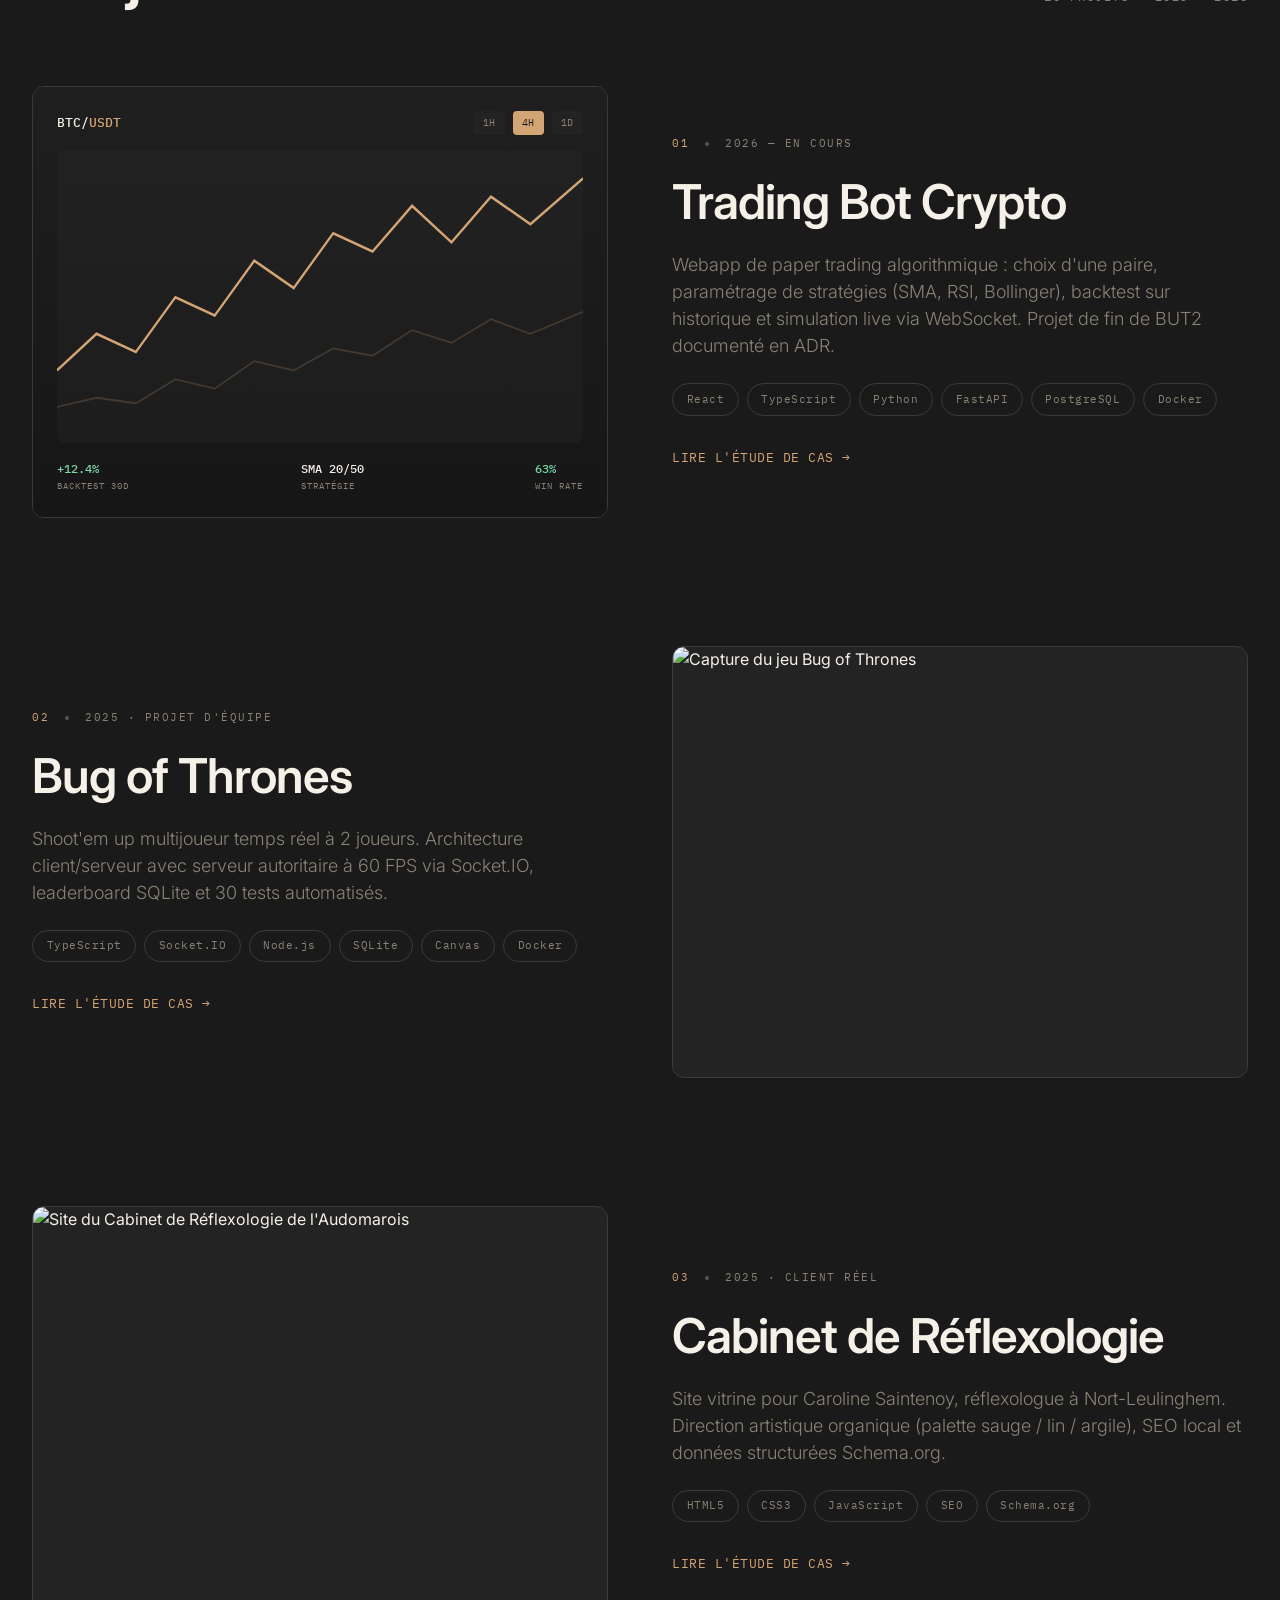
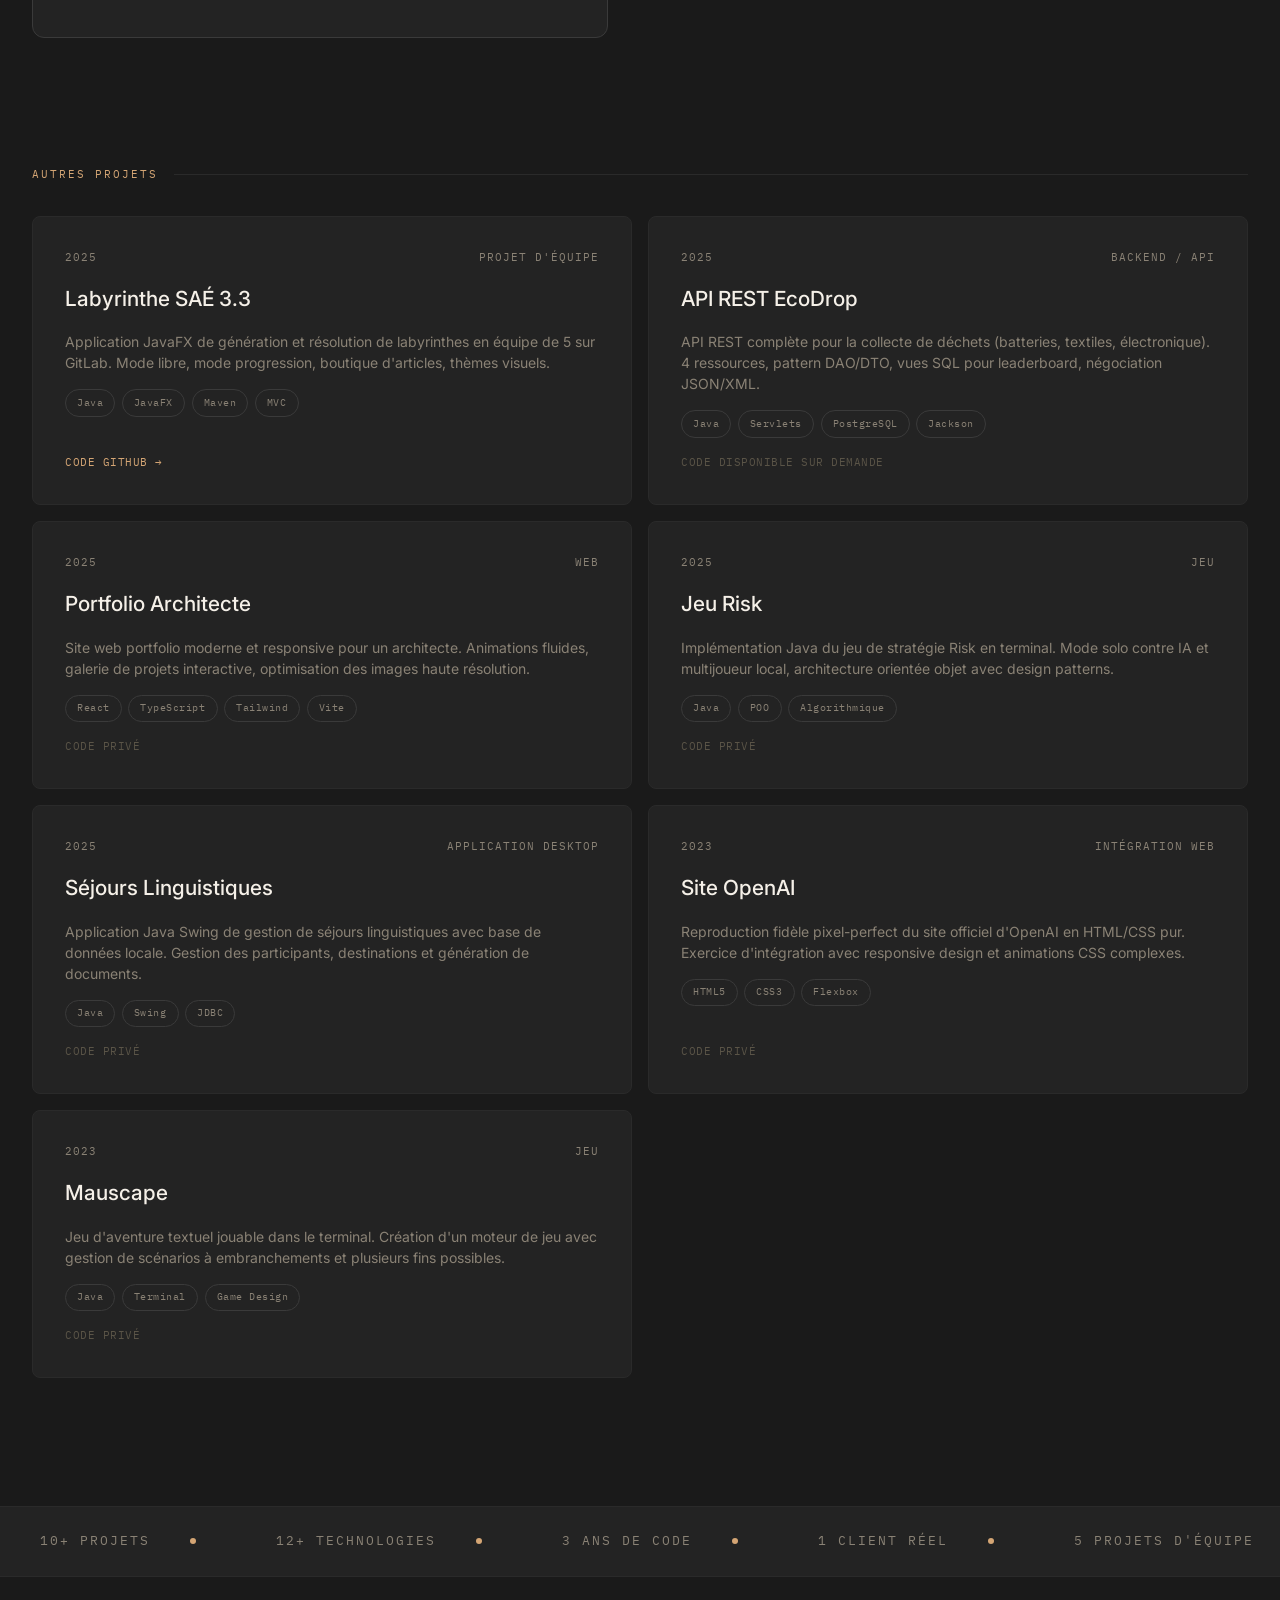
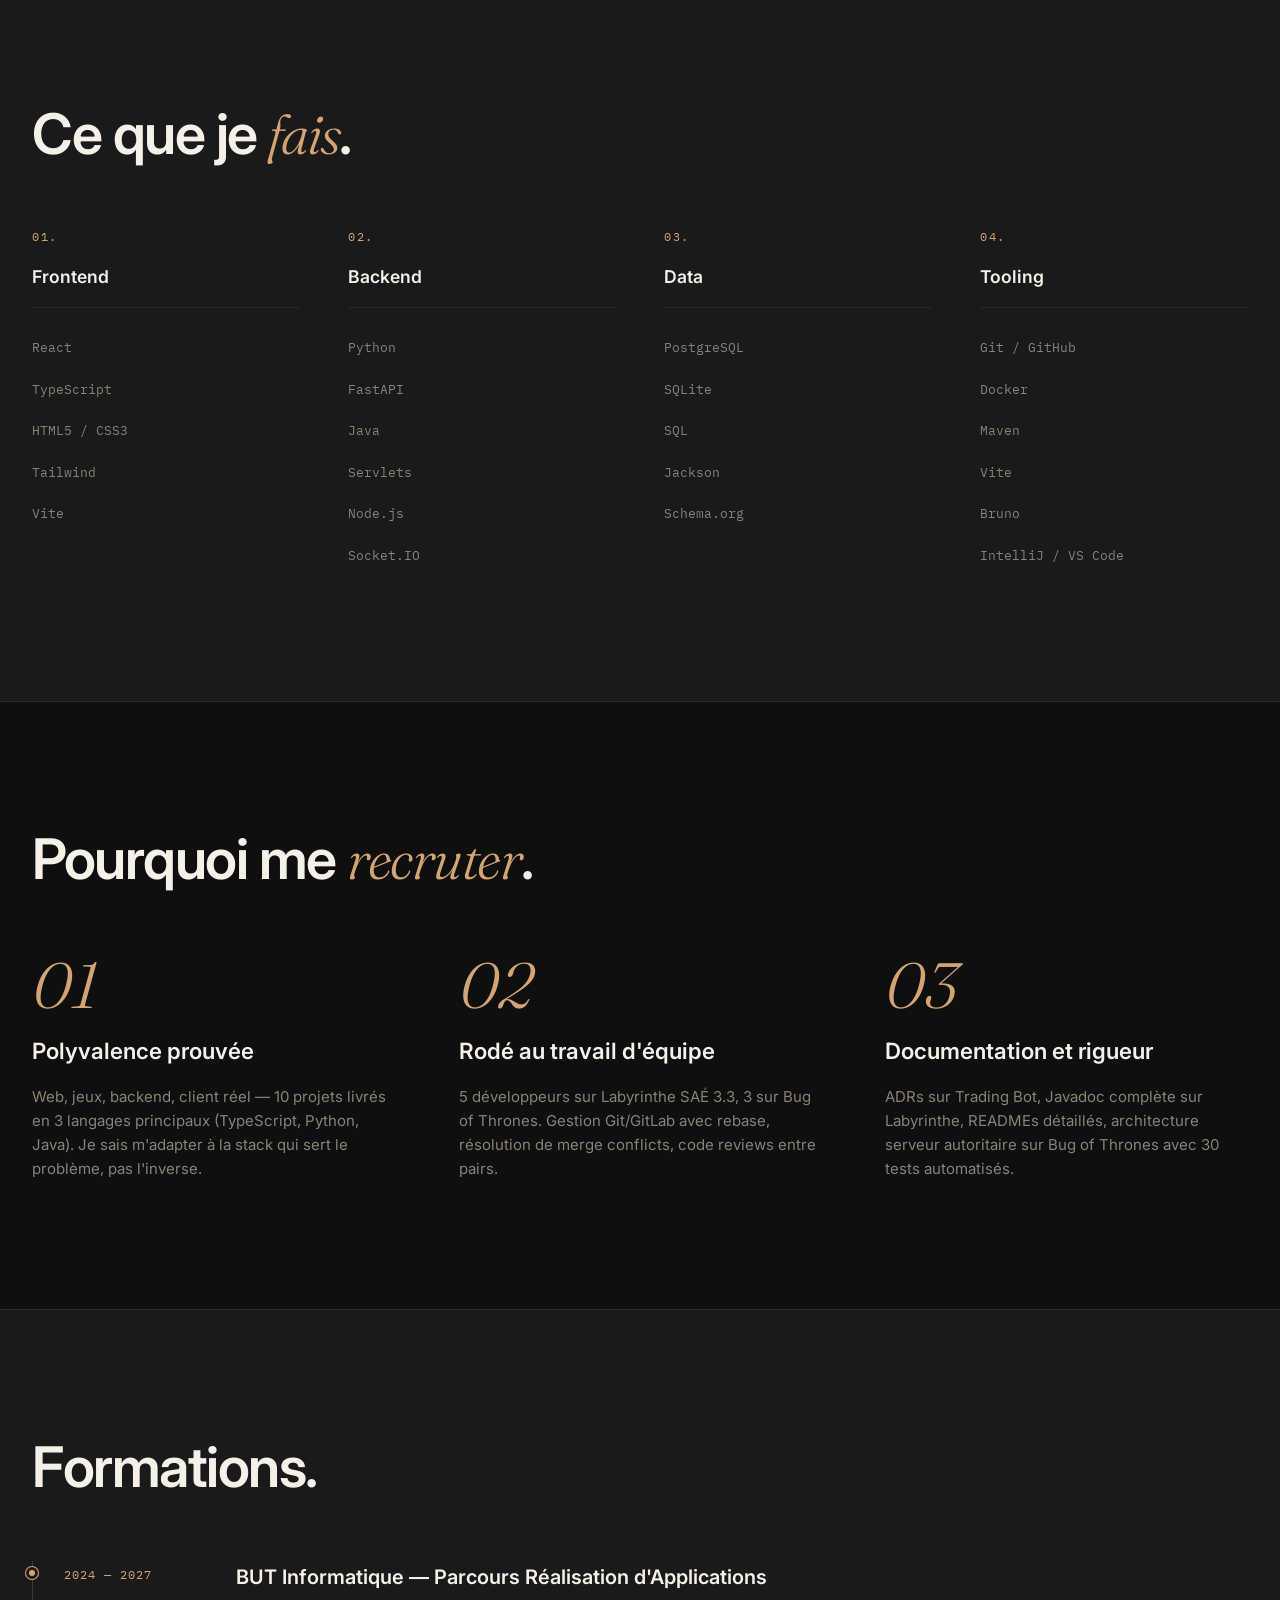
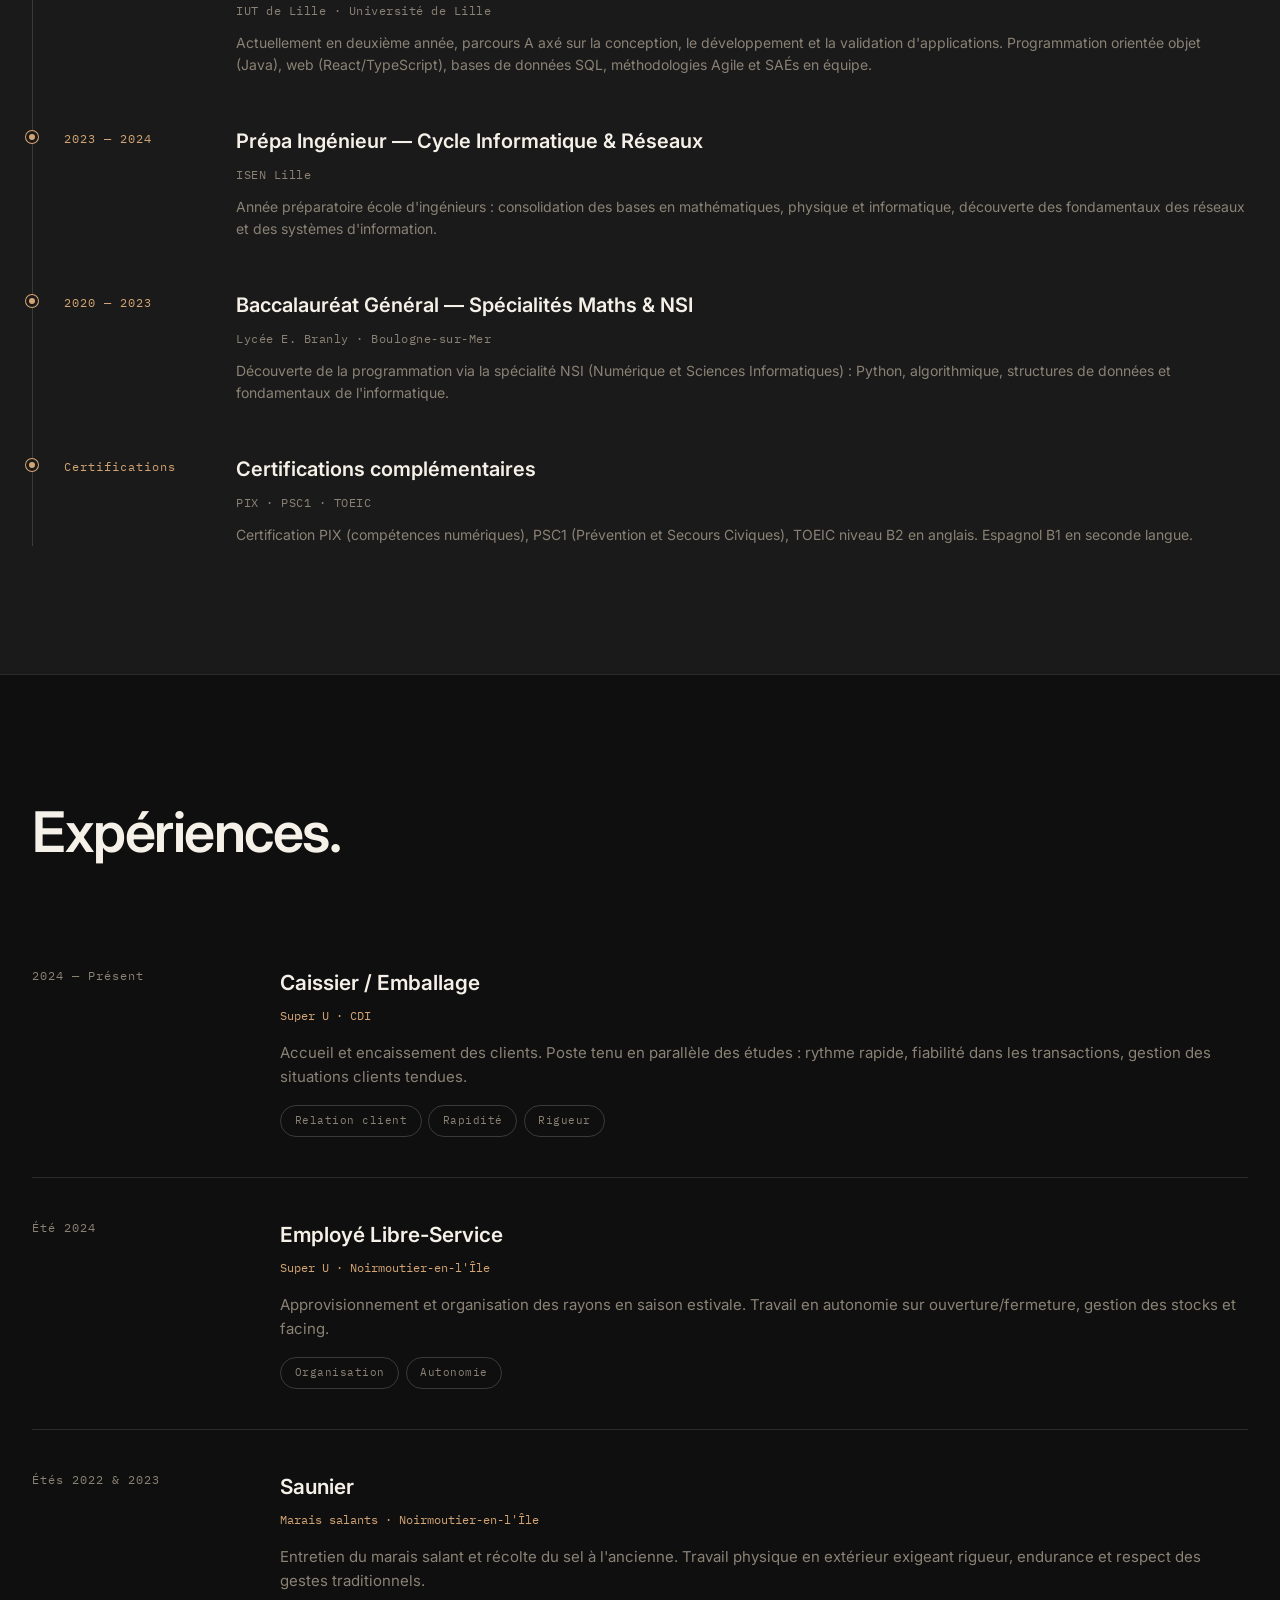
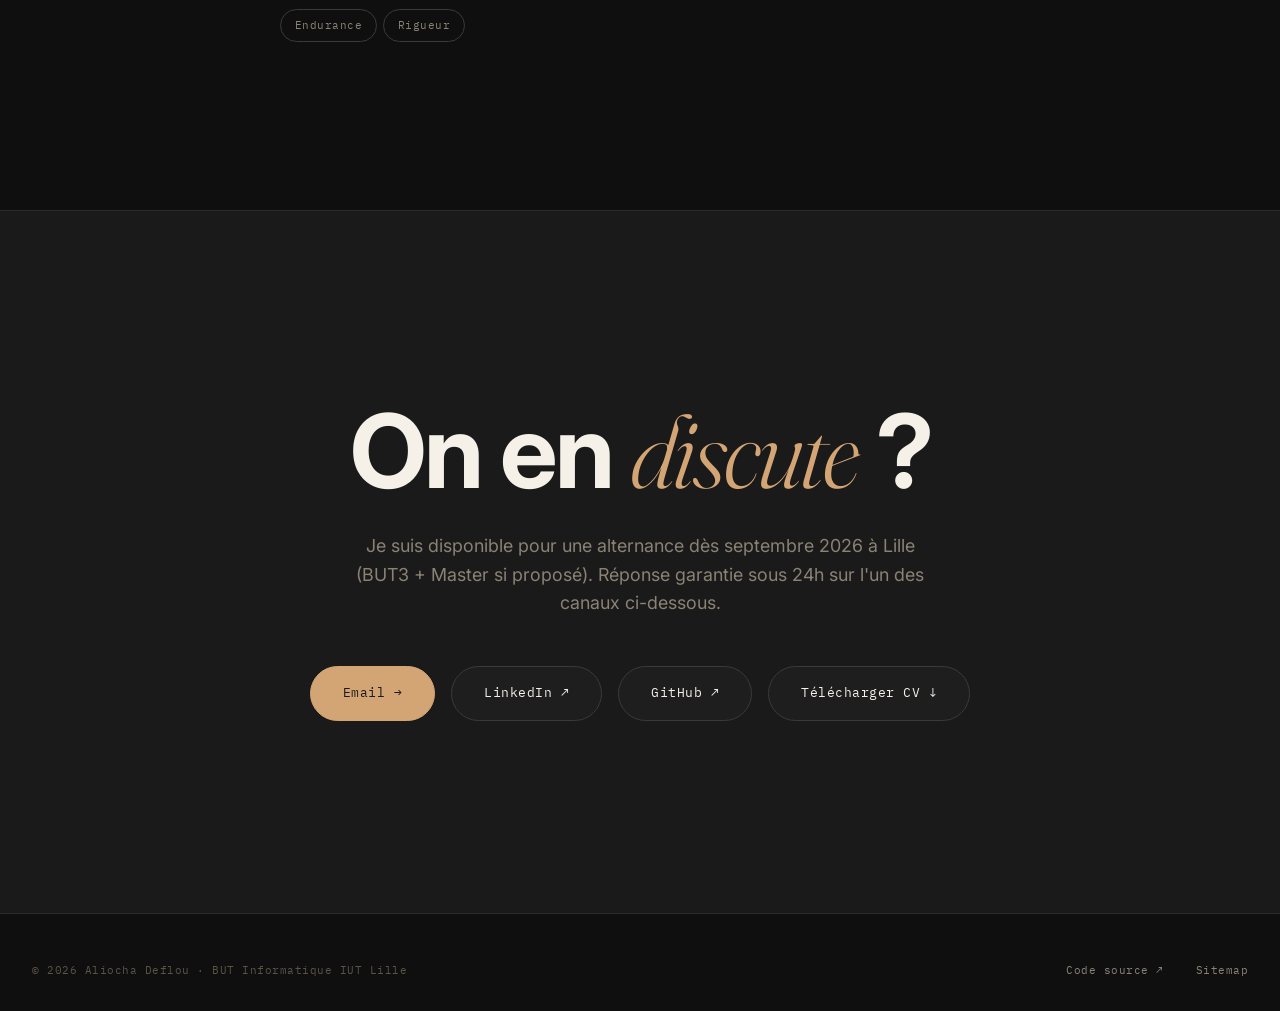
==== commit 84066a2d: "Add footer — index.html structurally complete" ====
--- a/index.html
+++ b/index.html
@@ -402,6 +402,15 @@
             </div>
         </section>
     </main>
+    <footer class="footer" role="contentinfo">
+        <div class="footer-inner">
+            <span>© 2026 Aliocha Deflou · BUT Informatique IUT Lille</span>
+            <div class="footer-links">
+                <a href="https://github.com/AlioDefl/aliocha-deflou-v2" target="_blank" rel="noopener">Code source ↗</a>
+                <a href="sitemap.xml">Sitemap</a>
+            </div>
+        </div>
+    </footer>
     <script src="scripts/main.js"></script>
 </body>
 </html>
--- a/styles/main.css
+++ b/styles/main.css
@@ -695,3 +695,27 @@
     border-color: var(--accent);
 }
 .contact-btn.primary:hover { background: var(--accent-hover); border-color: var(--accent-hover); }
+
+/* ---------- Footer ---------- */
+.footer {
+    padding: 3rem 0 2rem;
+    background: var(--bg-deep);
+    border-top: 1px solid var(--border);
+}
+.footer-inner {
+    max-width: var(--max-width);
+    margin: 0 auto;
+    padding: 0 var(--gutter);
+    display: flex;
+    justify-content: space-between;
+    align-items: center;
+    flex-wrap: wrap;
+    gap: 1.5rem;
+    font-family: var(--font-mono);
+    font-size: 11px;
+    letter-spacing: 0.5px;
+    color: var(--text-faint);
+}
+.footer-links { display: flex; gap: 2rem; flex-wrap: wrap; }
+.footer-links a { color: var(--text-muted); transition: color 0.3s var(--ease-out); }
+.footer-links a:hover { color: var(--accent); }
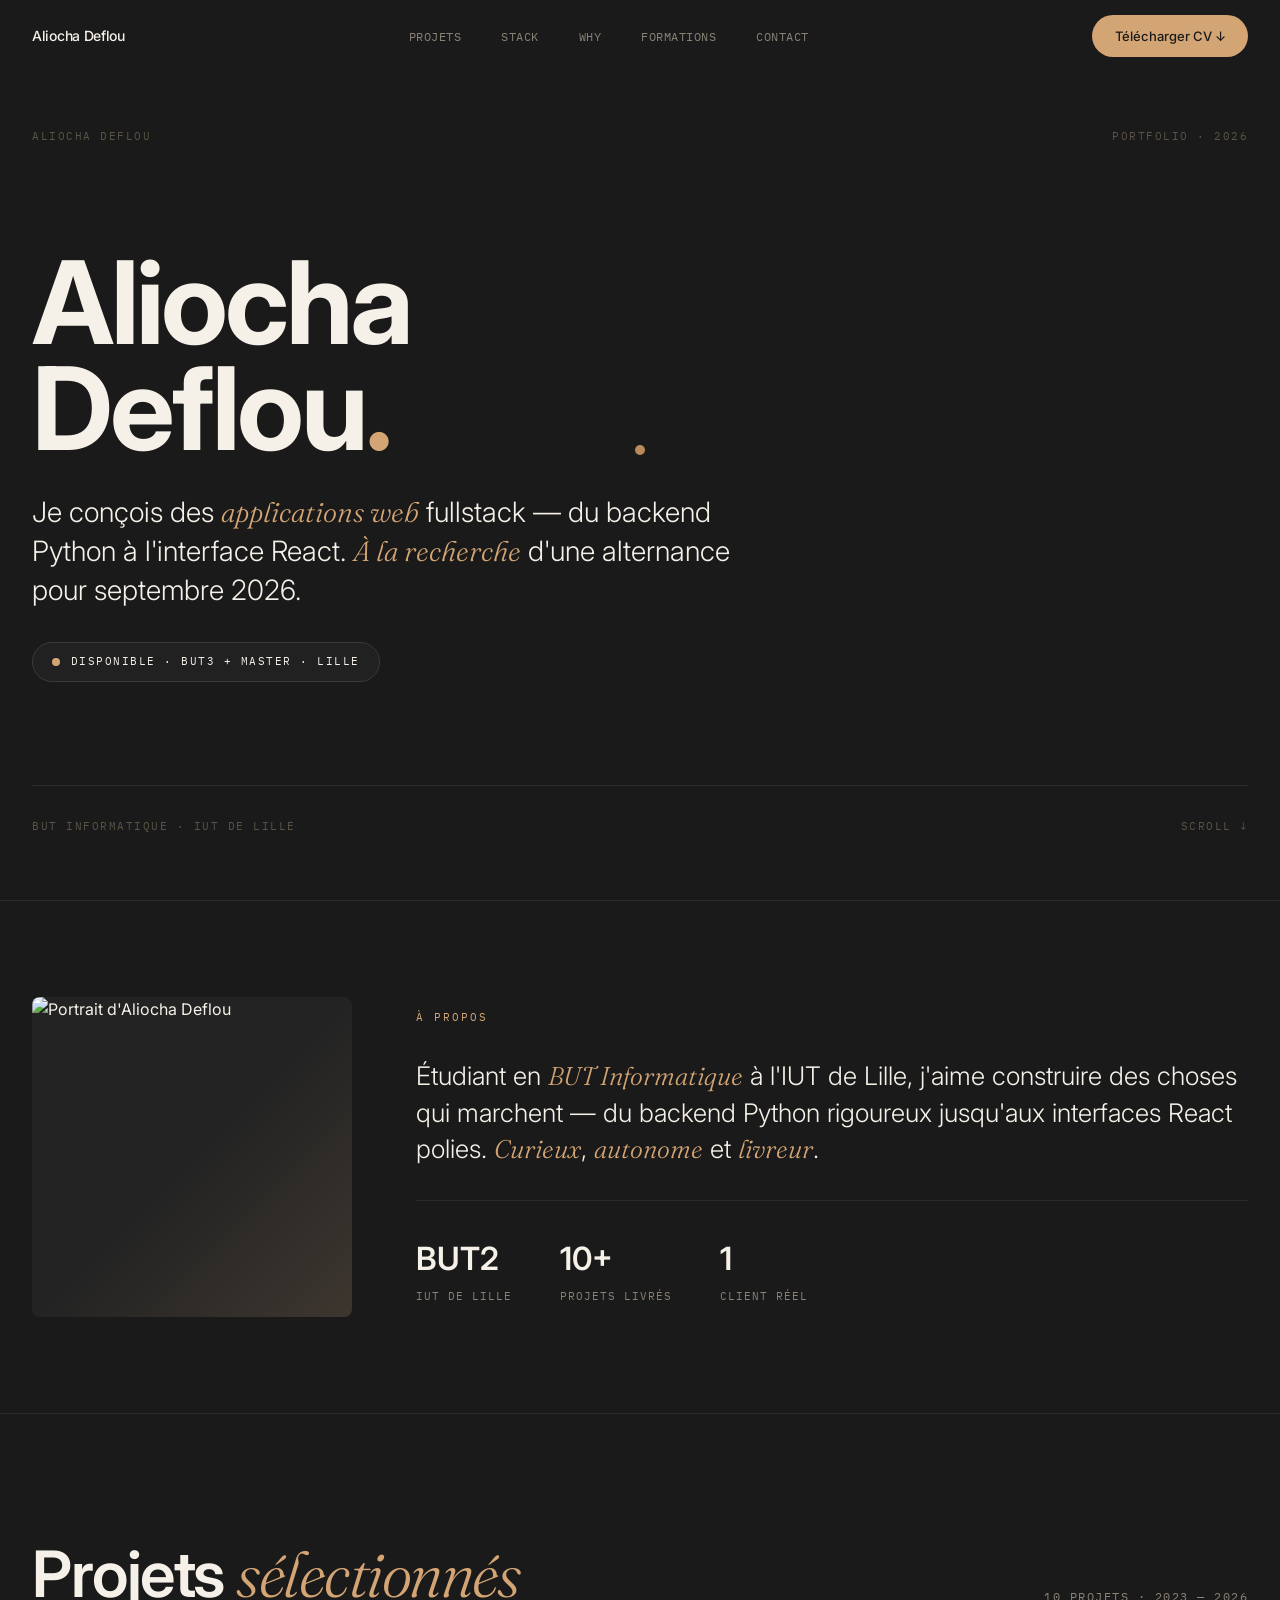
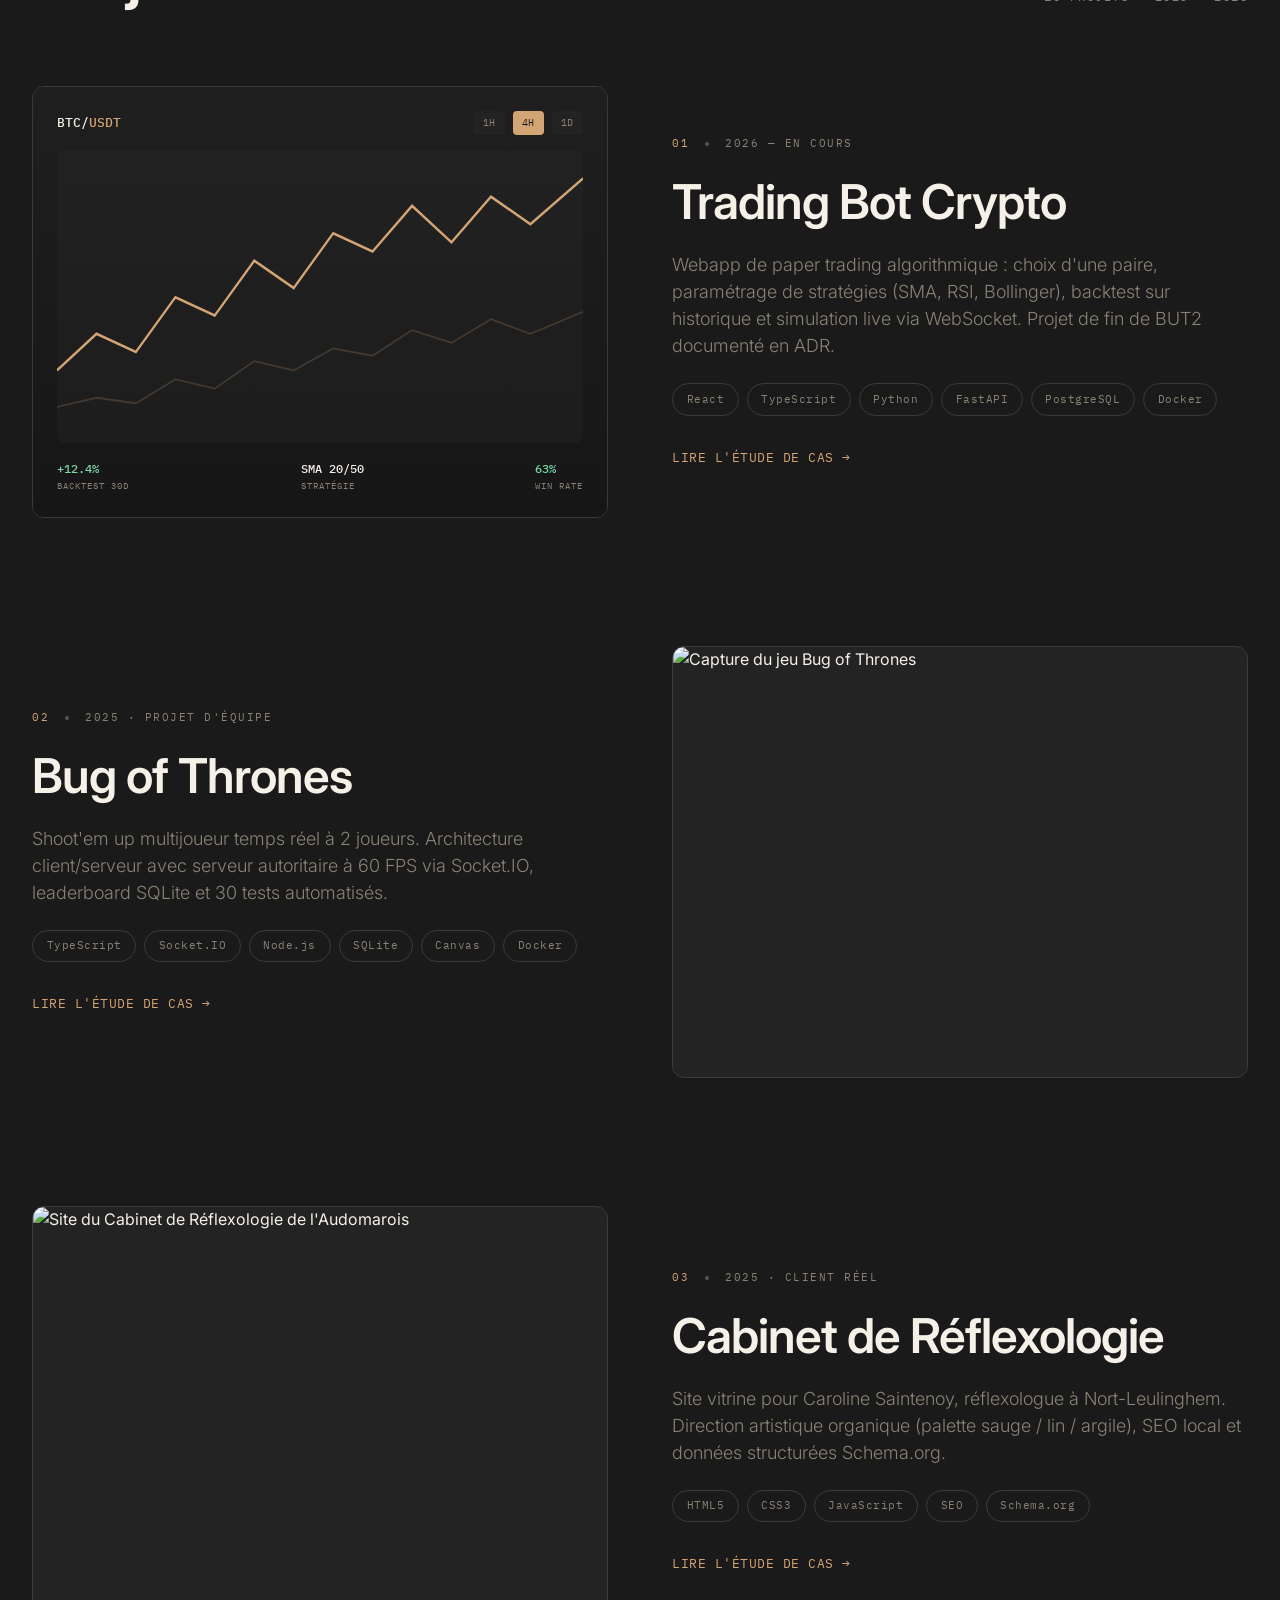
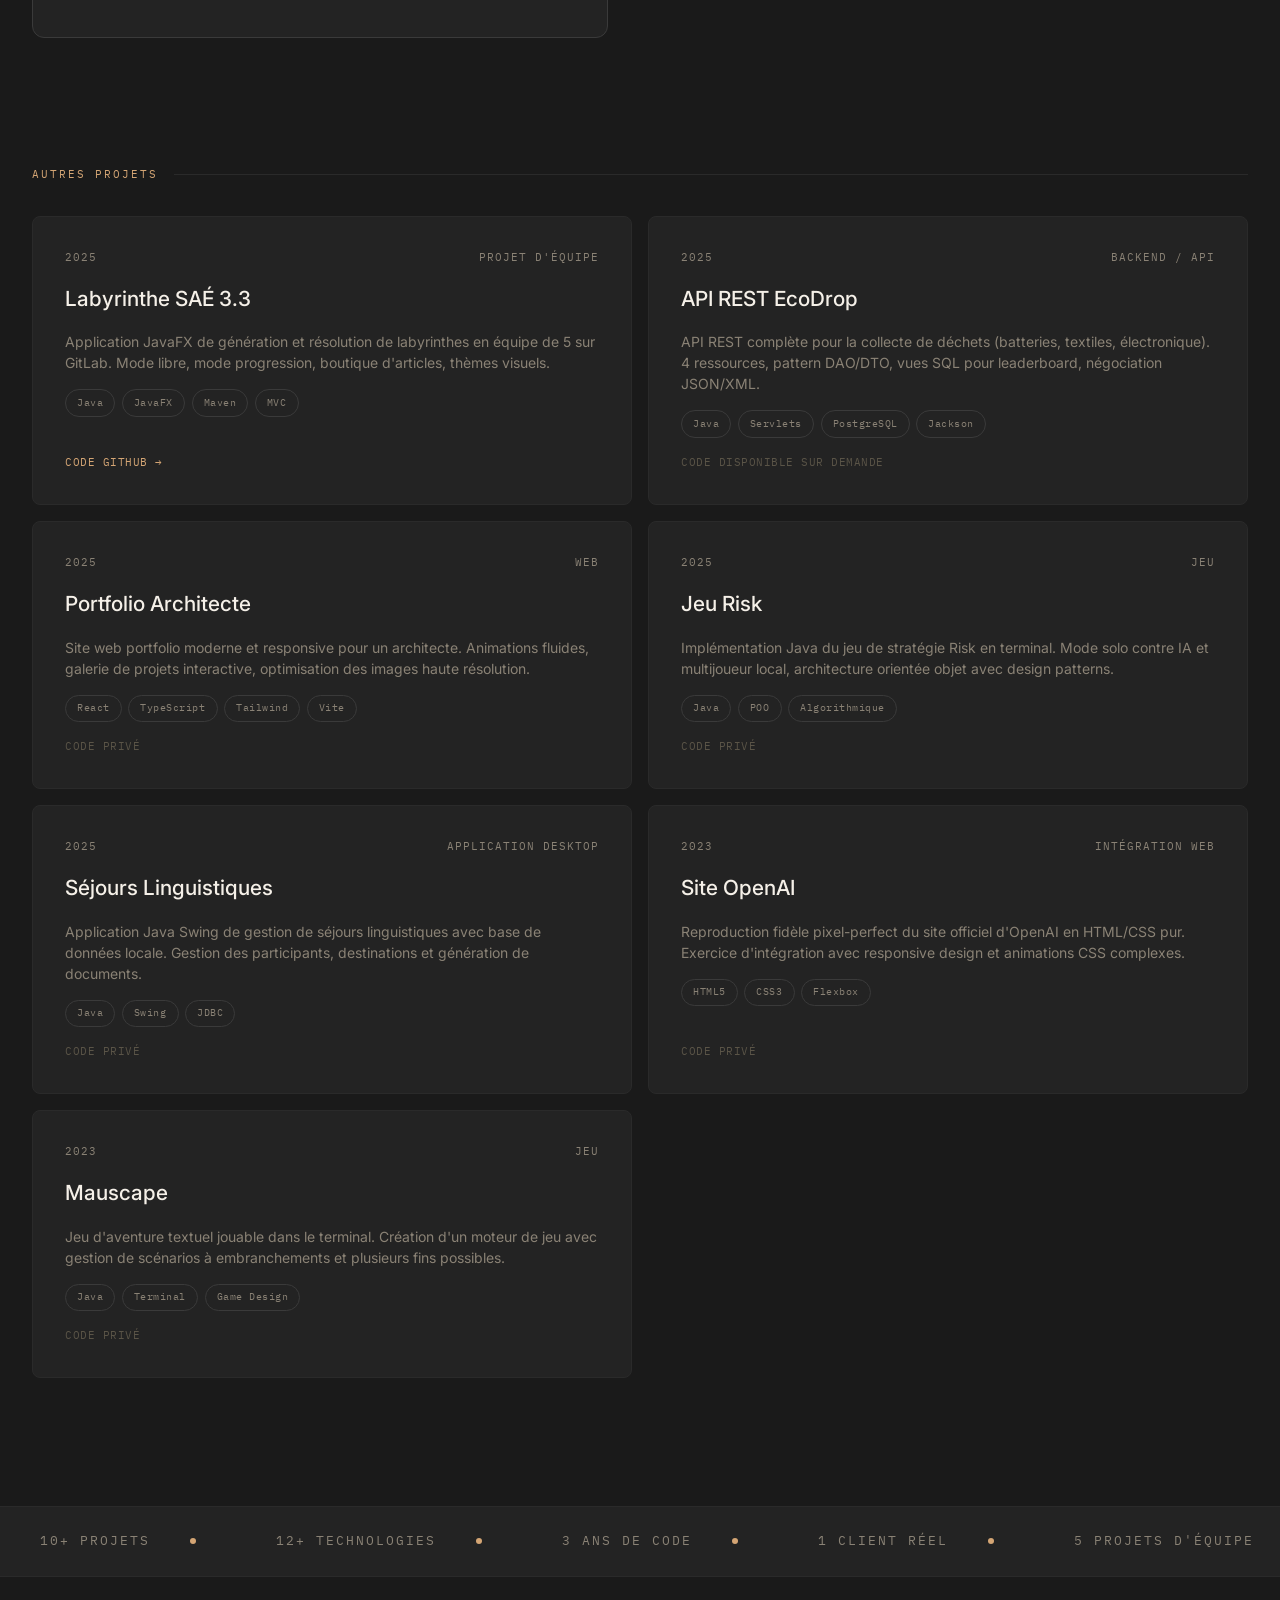
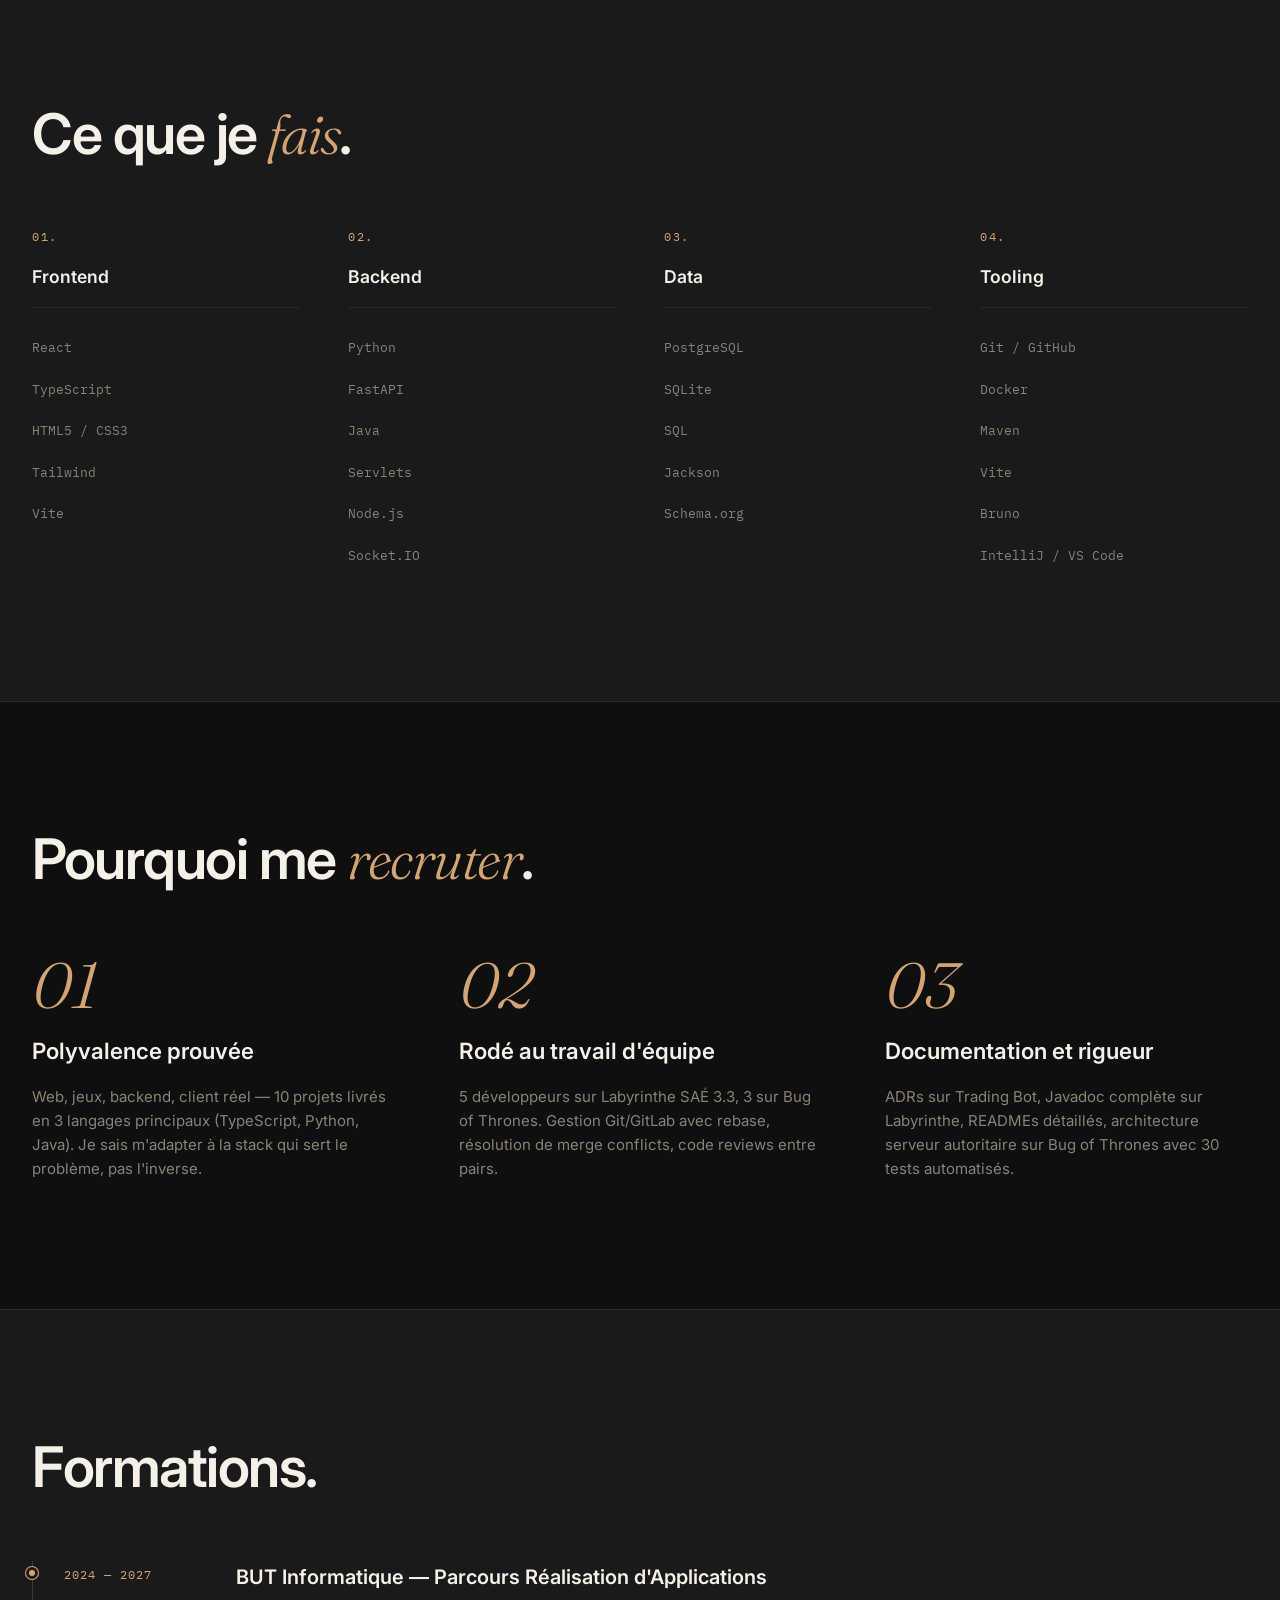
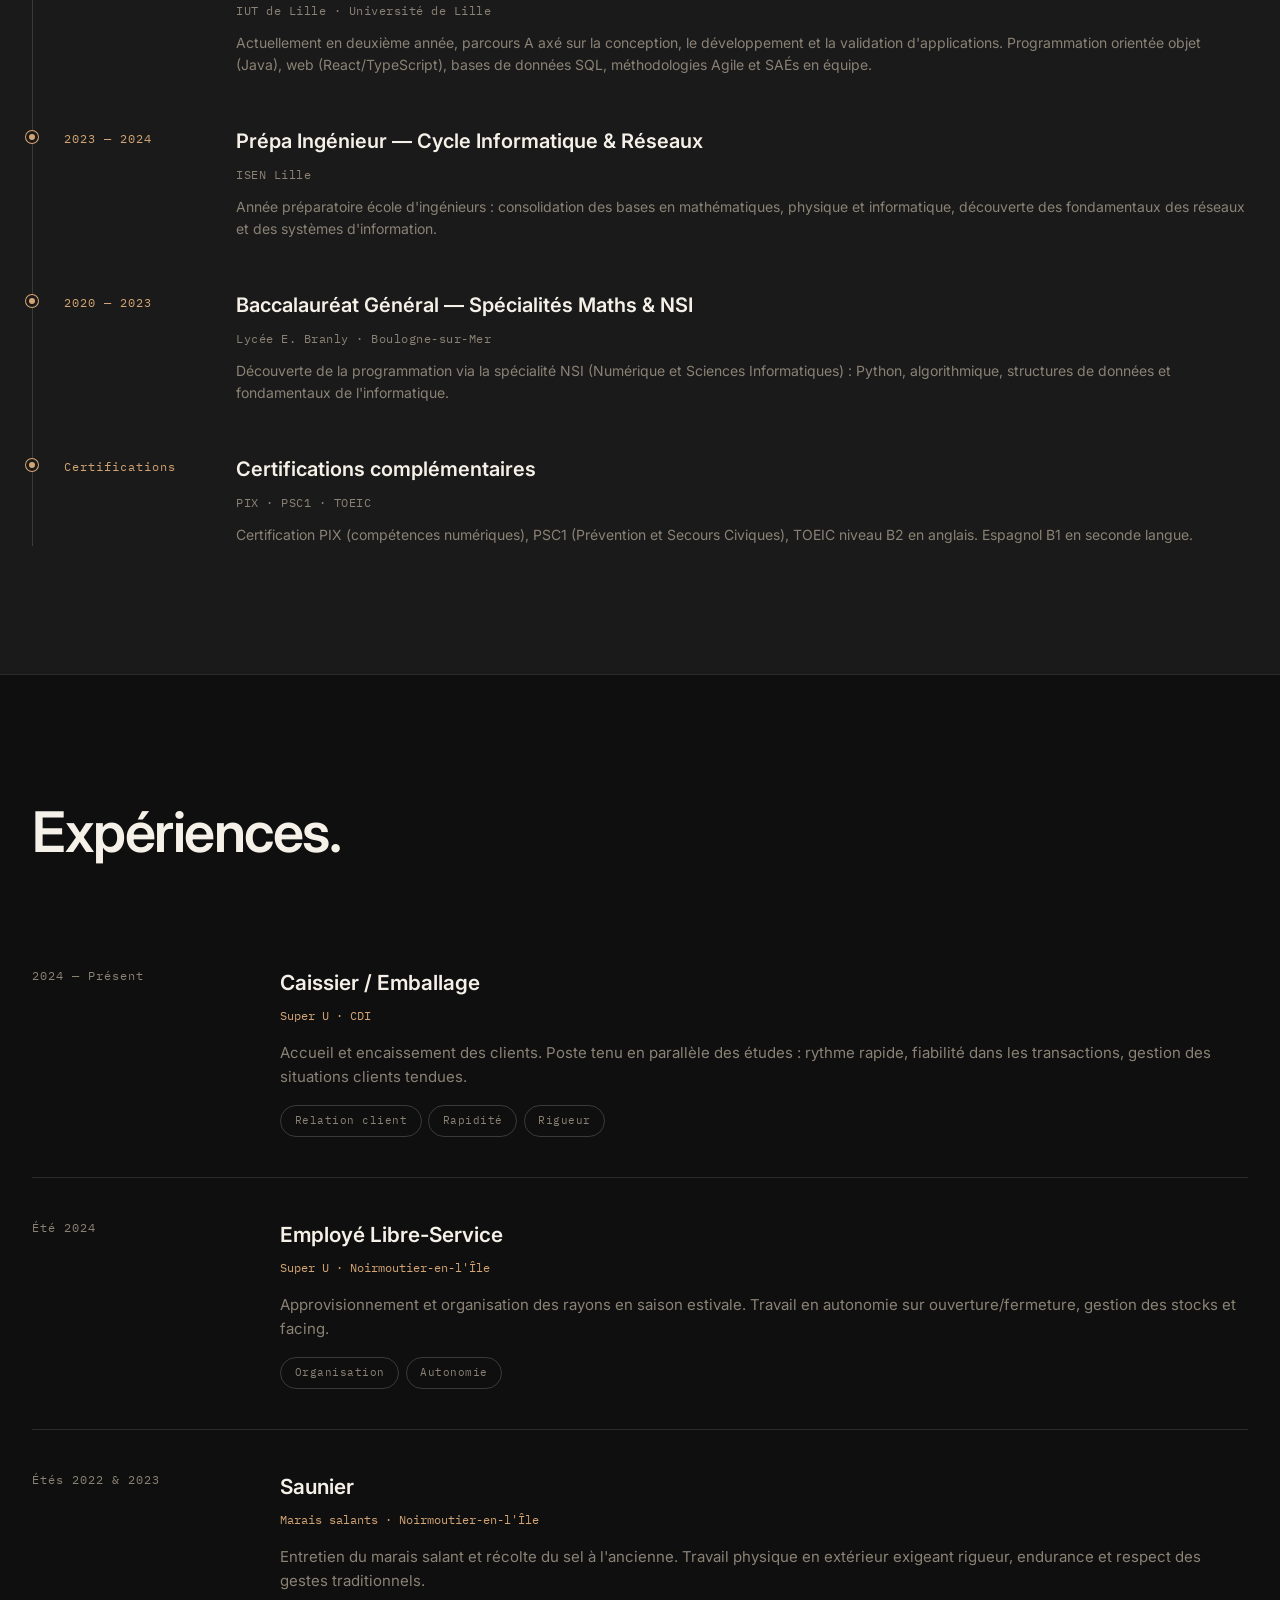
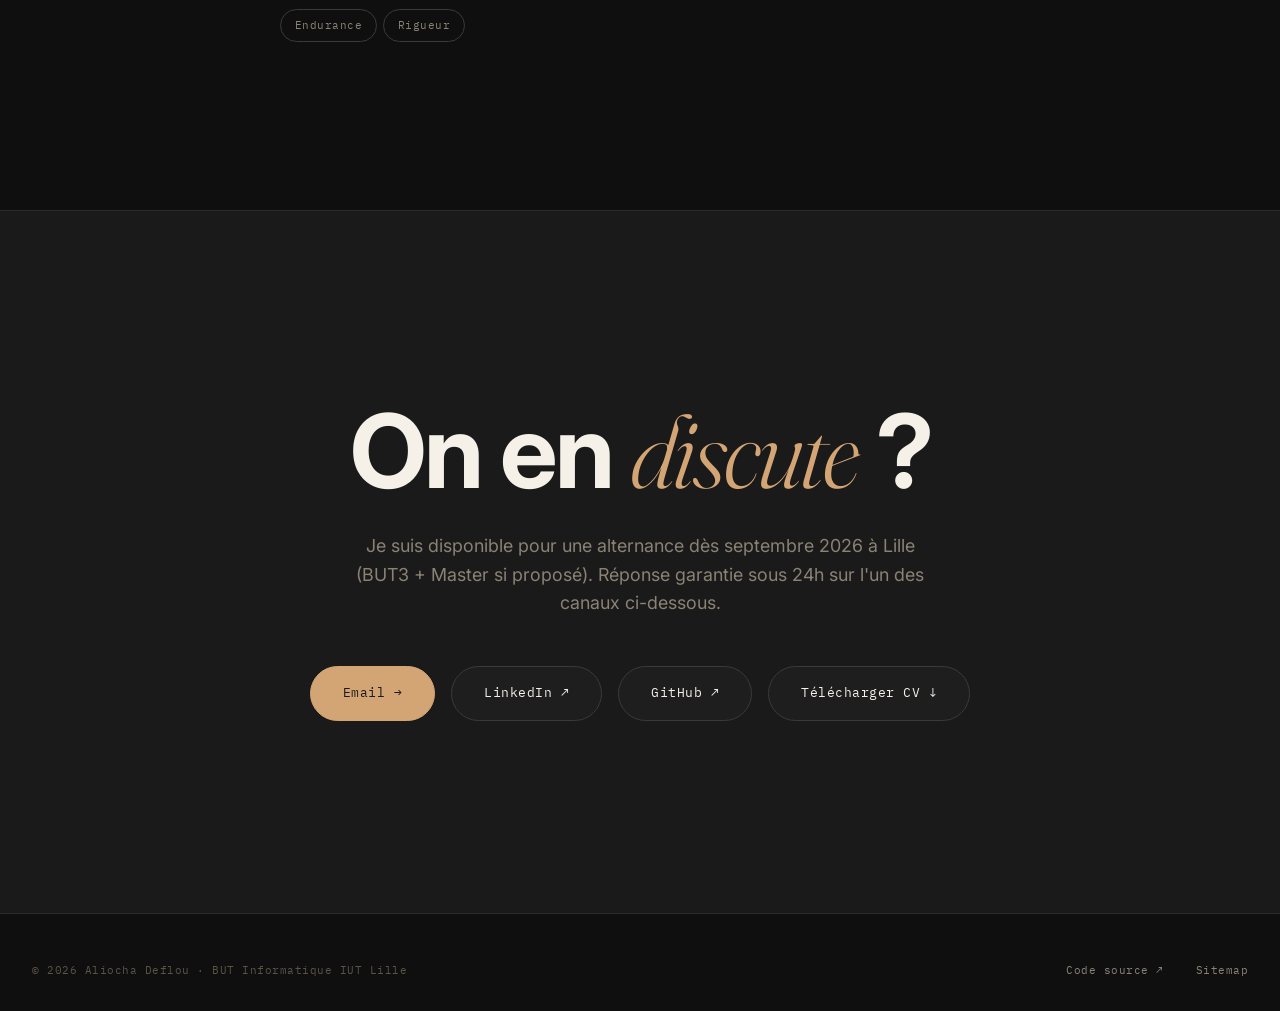
==== commit dc405cd0: "Add JS interactions: scroll reveals, nav state, cursor, hero word reveal" ====
--- a/index.html
+++ b/index.html
@@ -54,10 +54,10 @@
         </section>
         <section class="about" id="about" aria-label="À propos">
             <div class="about-inner">
-                <div class="about-portrait">
+                <div class="about-portrait" data-reveal>
                     <img src="assets/img/portrait.webp" alt="Portrait d'Aliocha Deflou" loading="lazy" width="320" height="320">
                 </div>
-                <div class="about-text">
+                <div class="about-text" data-reveal data-reveal-delay="100">
                     <span class="about-label">À propos</span>
                     <p class="about-bio">
                         Étudiant en <em>BUT Informatique</em> à l'IUT de Lille, j'aime construire des choses qui marchent — du backend Python rigoureux jusqu'aux interfaces React polies. <em>Curieux</em>, <em>autonome</em> et <em>livreur</em>.
@@ -87,7 +87,7 @@
 
             <div class="featured-list">
                 <!-- Featured 1: Trading Bot -->
-                <article class="featured-card">
+                <article class="featured-card" data-reveal>
                     <a href="projets/trading-bot.html" class="featured-image" aria-label="Voir l'étude de cas Trading Bot">
                         <div class="tb-mockup">
                             <div class="tb-header">
@@ -125,7 +125,7 @@
                 </article>
 
                 <!-- Featured 2: Bug of Thrones -->
-                <article class="featured-card reverse">
+                <article class="featured-card reverse" data-reveal>
                     <a href="projets/bug-of-thrones.html" class="featured-image" aria-label="Voir l'étude de cas Bug of Thrones">
                         <img src="assets/img/bug-of-thrones-gameplay.webp" alt="Capture du jeu Bug of Thrones" loading="lazy">
                     </a>
@@ -145,7 +145,7 @@
                 </article>
 
                 <!-- Featured 3: Cabinet de Réflexologie -->
-                <article class="featured-card">
+                <article class="featured-card" data-reveal>
                     <a href="projets/cabinet-reflexologie.html" class="featured-image" aria-label="Voir l'étude de cas Cabinet de Réflexologie">
                         <img src="assets/img/reflexologie-hero.webp" alt="Site du Cabinet de Réflexologie de l'Audomarois" loading="lazy">
                     </a>
@@ -169,7 +169,7 @@
                 <span class="projects-grid-label">Autres projets</span>
                 <div class="projects-grid">
 
-                    <article class="project-mini">
+                    <article class="project-mini" data-reveal>
                         <div class="project-mini-meta"><span>2025</span><span>Projet d'équipe</span></div>
                         <h3 class="project-mini-title">Labyrinthe SAÉ 3.3</h3>
                         <p class="project-mini-tagline">Application JavaFX de génération et résolution de labyrinthes en équipe de 5 sur GitLab. Mode libre, mode progression, boutique d'articles, thèmes visuels.</p>
@@ -177,7 +177,7 @@
                         <a href="https://github.com/AlioDefl/labyrinthe-sae-3-3" target="_blank" rel="noopener" class="project-mini-link">Code GitHub →</a>
                     </article>
 
-                    <article class="project-mini">
+                    <article class="project-mini" data-reveal>
                         <div class="project-mini-meta"><span>2025</span><span>Backend / API</span></div>
                         <h3 class="project-mini-title">API REST EcoDrop</h3>
                         <p class="project-mini-tagline">API REST complète pour la collecte de déchets (batteries, textiles, électronique). 4 ressources, pattern DAO/DTO, vues SQL pour leaderboard, négociation JSON/XML.</p>
@@ -185,7 +185,7 @@
                         <span class="project-mini-link muted">Code disponible sur demande</span>
                     </article>
 
-                    <article class="project-mini">
+                    <article class="project-mini" data-reveal>
                         <div class="project-mini-meta"><span>2025</span><span>Web</span></div>
                         <h3 class="project-mini-title">Portfolio Architecte</h3>
                         <p class="project-mini-tagline">Site web portfolio moderne et responsive pour un architecte. Animations fluides, galerie de projets interactive, optimisation des images haute résolution.</p>
@@ -193,7 +193,7 @@
                         <span class="project-mini-link muted">Code privé</span>
                     </article>
 
-                    <article class="project-mini">
+                    <article class="project-mini" data-reveal>
                         <div class="project-mini-meta"><span>2025</span><span>Jeu</span></div>
                         <h3 class="project-mini-title">Jeu Risk</h3>
                         <p class="project-mini-tagline">Implémentation Java du jeu de stratégie Risk en terminal. Mode solo contre IA et multijoueur local, architecture orientée objet avec design patterns.</p>
@@ -201,7 +201,7 @@
                         <span class="project-mini-link muted">Code privé</span>
                     </article>
 
-                    <article class="project-mini">
+                    <article class="project-mini" data-reveal>
                         <div class="project-mini-meta"><span>2025</span><span>Application desktop</span></div>
                         <h3 class="project-mini-title">Séjours Linguistiques</h3>
                         <p class="project-mini-tagline">Application Java Swing de gestion de séjours linguistiques avec base de données locale. Gestion des participants, destinations et génération de documents.</p>
@@ -209,7 +209,7 @@
                         <span class="project-mini-link muted">Code privé</span>
                     </article>
 
-                    <article class="project-mini">
+                    <article class="project-mini" data-reveal>
                         <div class="project-mini-meta"><span>2023</span><span>Intégration web</span></div>
                         <h3 class="project-mini-title">Site OpenAI</h3>
                         <p class="project-mini-tagline">Reproduction fidèle pixel-perfect du site officiel d'OpenAI en HTML/CSS pur. Exercice d'intégration avec responsive design et animations CSS complexes.</p>
@@ -217,7 +217,7 @@
                         <span class="project-mini-link muted">Code privé</span>
                     </article>
 
-                    <article class="project-mini">
+                    <article class="project-mini" data-reveal>
                         <div class="project-mini-meta"><span>2023</span><span>Jeu</span></div>
                         <h3 class="project-mini-title">Mauscape</h3>
                         <p class="project-mini-tagline">Jeu d'aventure textuel jouable dans le terminal. Création d'un moteur de jeu avec gestion de scénarios à embranchements et plusieurs fins possibles.</p>
@@ -248,28 +248,28 @@
             <div class="stack-inner">
                 <h2 class="section-title">Ce que je <em class="serif-italic">fais</em>.</h2>
                 <div class="stack-grid">
-                    <div class="stack-col">
+                    <div class="stack-col" data-reveal data-reveal-delay="0">
                         <span class="stack-num">01.</span>
                         <h3 class="stack-cat">Frontend</h3>
                         <ul class="stack-list">
                             <li>React</li><li>TypeScript</li><li>HTML5 / CSS3</li><li>Tailwind</li><li>Vite</li>
                         </ul>
                     </div>
-                    <div class="stack-col">
+                    <div class="stack-col" data-reveal data-reveal-delay="100">
                         <span class="stack-num">02.</span>
                         <h3 class="stack-cat">Backend</h3>
                         <ul class="stack-list">
                             <li>Python</li><li>FastAPI</li><li>Java</li><li>Servlets</li><li>Node.js</li><li>Socket.IO</li>
                         </ul>
                     </div>
-                    <div class="stack-col">
+                    <div class="stack-col" data-reveal data-reveal-delay="200">
                         <span class="stack-num">03.</span>
                         <h3 class="stack-cat">Data</h3>
                         <ul class="stack-list">
                             <li>PostgreSQL</li><li>SQLite</li><li>SQL</li><li>Jackson</li><li>Schema.org</li>
                         </ul>
                     </div>
-                    <div class="stack-col">
+                    <div class="stack-col" data-reveal data-reveal-delay="300">
                         <span class="stack-num">04.</span>
                         <h3 class="stack-cat">Tooling</h3>
                         <ul class="stack-list">
@@ -283,17 +283,17 @@
             <div class="why-inner">
                 <h2 class="section-title">Pourquoi me <em class="serif-italic">recruter</em>.</h2>
                 <div class="why-grid">
-                    <div class="why-item">
+                    <div class="why-item" data-reveal data-reveal-delay="0">
                         <span class="why-num">01</span>
                         <h3 class="why-title">Polyvalence prouvée</h3>
                         <p class="why-text">Web, jeux, backend, client réel — 10 projets livrés en 3 langages principaux (TypeScript, Python, Java). Je sais m'adapter à la stack qui sert le problème, pas l'inverse.</p>
                     </div>
-                    <div class="why-item">
+                    <div class="why-item" data-reveal data-reveal-delay="100">
                         <span class="why-num">02</span>
                         <h3 class="why-title">Rodé au travail d'équipe</h3>
                         <p class="why-text">5 développeurs sur Labyrinthe SAÉ 3.3, 3 sur Bug of Thrones. Gestion Git/GitLab avec rebase, résolution de merge conflicts, code reviews entre pairs.</p>
                     </div>
-                    <div class="why-item">
+                    <div class="why-item" data-reveal data-reveal-delay="200">
                         <span class="why-num">03</span>
                         <h3 class="why-title">Documentation et rigueur</h3>
                         <p class="why-text">ADRs sur Trading Bot, Javadoc complète sur Labyrinthe, READMEs détaillés, architecture serveur autoritaire sur Bug of Thrones avec 30 tests automatisés.</p>
@@ -306,7 +306,7 @@
                 <h2 class="section-title">Formations.</h2>
                 <div class="timeline">
 
-                    <article class="timeline-item">
+                    <article class="timeline-item" data-reveal>
                         <div class="timeline-date">2024 — 2027</div>
                         <div class="timeline-content">
                             <h3>BUT Informatique — Parcours Réalisation d'Applications</h3>
@@ -315,7 +315,7 @@
                         </div>
                     </article>
 
-                    <article class="timeline-item">
+                    <article class="timeline-item" data-reveal>
                         <div class="timeline-date">2023 — 2024</div>
                         <div class="timeline-content">
                             <h3>Prépa Ingénieur — Cycle Informatique &amp; Réseaux</h3>
@@ -324,7 +324,7 @@
                         </div>
                     </article>
 
-                    <article class="timeline-item">
+                    <article class="timeline-item" data-reveal>
                         <div class="timeline-date">2020 — 2023</div>
                         <div class="timeline-content">
                             <h3>Baccalauréat Général — Spécialités Maths &amp; NSI</h3>
@@ -333,7 +333,7 @@
                         </div>
                     </article>
 
-                    <article class="timeline-item">
+                    <article class="timeline-item" data-reveal>
                         <div class="timeline-date">Certifications</div>
                         <div class="timeline-content">
                             <h3>Certifications complémentaires</h3>
@@ -391,9 +391,9 @@
         </section>
         <section class="contact" id="contact" aria-label="Contact">
             <div class="contact-inner">
-                <h2 class="contact-title">On en <em>discute</em> ?</h2>
+                <h2 class="contact-title" data-reveal>On en <em>discute</em> ?</h2>
                 <p class="contact-text">Je suis disponible pour une alternance dès septembre 2026 à Lille (BUT3 + Master si proposé). Réponse garantie sous 24h sur l'un des canaux ci-dessous.</p>
-                <div class="contact-buttons">
+                <div class="contact-buttons" data-reveal data-reveal-delay="200">
                     <a href="mailto:aliocha.deflou@gmail.com" class="contact-btn primary">Email →</a>
                     <a href="https://www.linkedin.com/in/aliocha-deflou/" target="_blank" rel="noopener" class="contact-btn">LinkedIn ↗</a>
                     <a href="https://github.com/AlioDefl" target="_blank" rel="noopener" class="contact-btn">GitHub ↗</a>
--- a/styles/main.css
+++ b/styles/main.css
@@ -719,3 +719,51 @@
 .footer-links { display: flex; gap: 2rem; flex-wrap: wrap; }
 .footer-links a { color: var(--text-muted); transition: color 0.3s var(--ease-out); }
 .footer-links a:hover { color: var(--accent); }
+
+/* ---------- Scroll reveals ---------- */
+[data-reveal] {
+    opacity: 0;
+    transform: translateY(30px);
+    transition: opacity 0.8s var(--ease-out), transform 0.8s var(--ease-out);
+}
+[data-reveal].is-visible {
+    opacity: 1;
+    transform: translateY(0);
+}
+@media (prefers-reduced-motion: reduce) {
+    [data-reveal] { opacity: 1; transform: none; transition: none; }
+}
+
+/* ---------- Custom cursor ---------- */
+.cursor-dot {
+    position: fixed;
+    top: 0; left: 0;
+    width: 10px; height: 10px;
+    border-radius: 50%;
+    background: var(--accent);
+    pointer-events: none;
+    z-index: 9999;
+    transform: translate(-50%, -50%);
+    transition: width 0.25s var(--ease-out), height 0.25s var(--ease-out), background 0.25s var(--ease-out);
+    mix-blend-mode: difference;
+    will-change: transform;
+}
+.cursor-dot.is-hovering { width: 30px; height: 30px; }
+@media (max-width: 900px), (hover: none) {
+    .cursor-dot { display: none; }
+}
+@media (prefers-reduced-motion: reduce) {
+    .cursor-dot { display: none; }
+}
+
+/* ---------- Hero word reveal ---------- */
+.hero-tagline .word {
+    display: inline-block;
+    opacity: 0;
+    transform: translateY(20px);
+    transition: opacity 0.6s var(--ease-out), transform 0.6s var(--ease-out);
+}
+.hero-tagline.revealed .word { opacity: 1; transform: translateY(0); }
+@media (prefers-reduced-motion: reduce) {
+    .hero-tagline .word { opacity: 1; transform: none; transition: none; }
+}
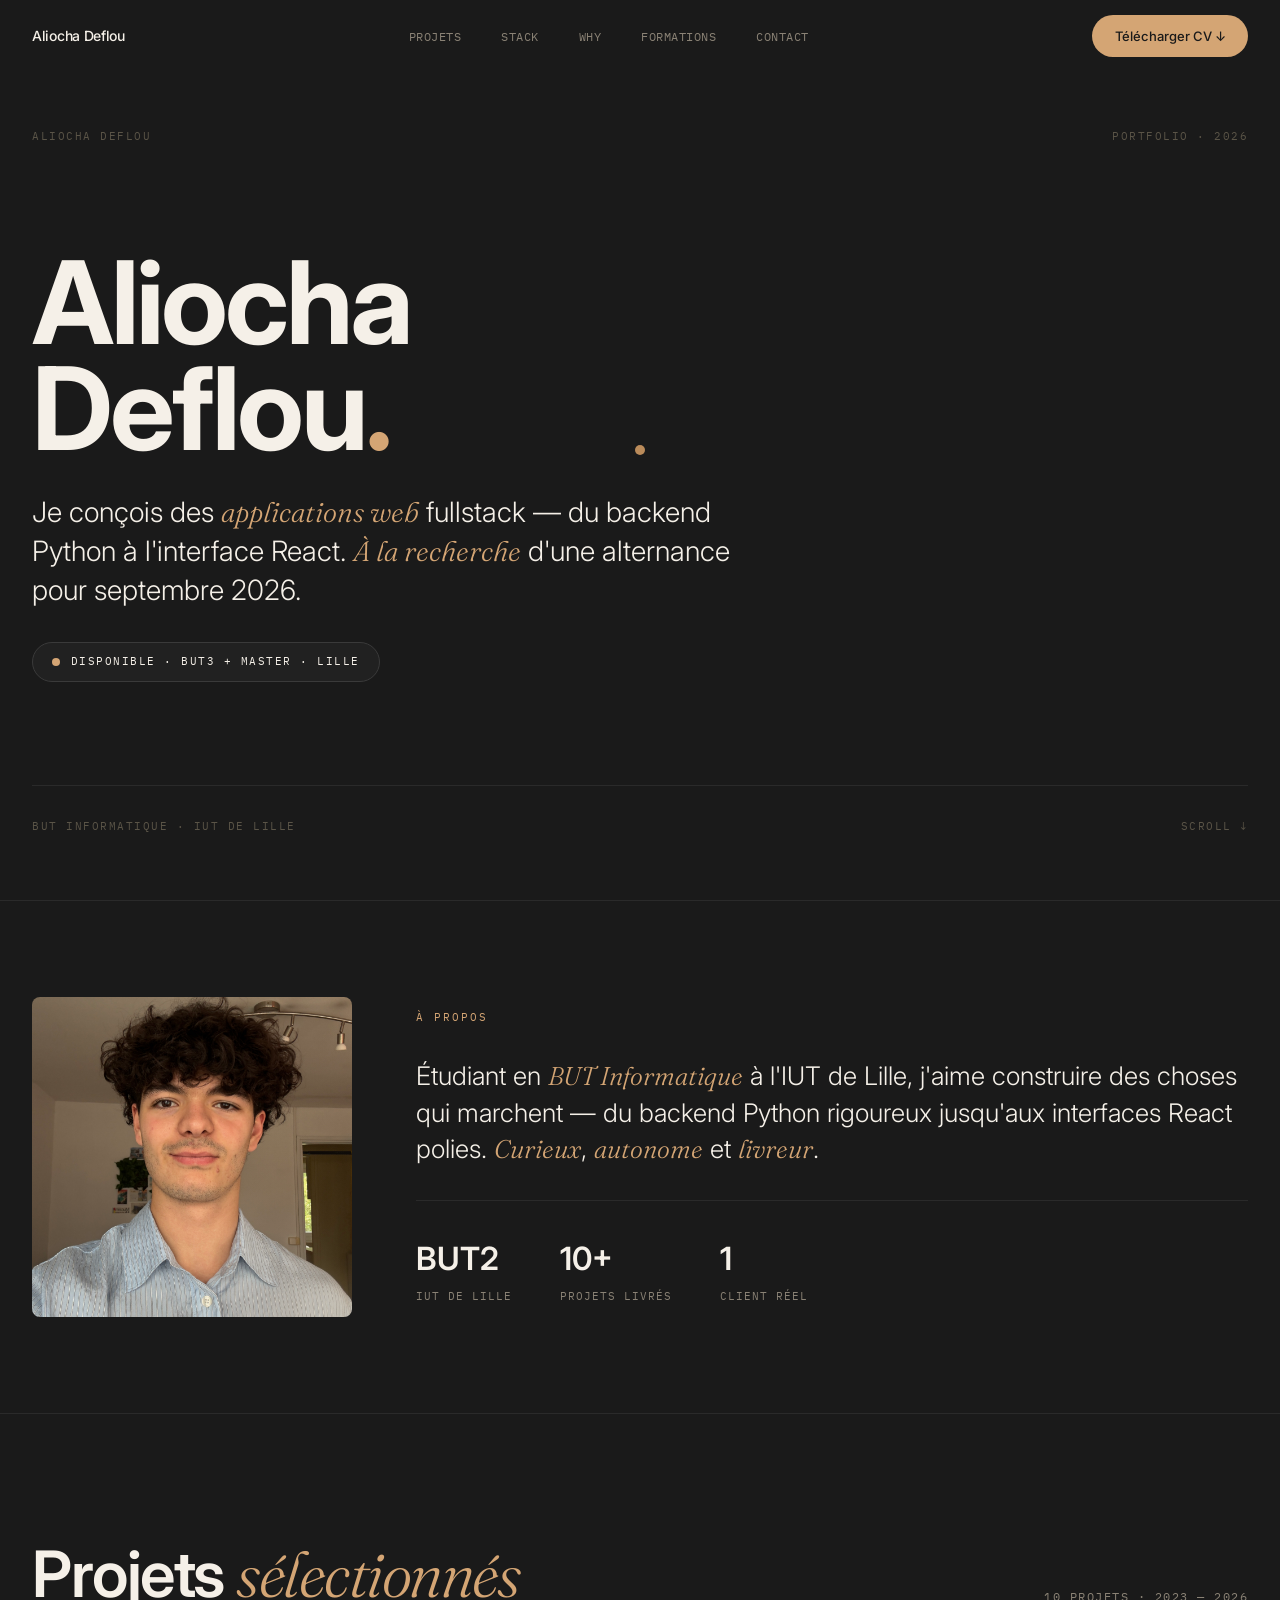
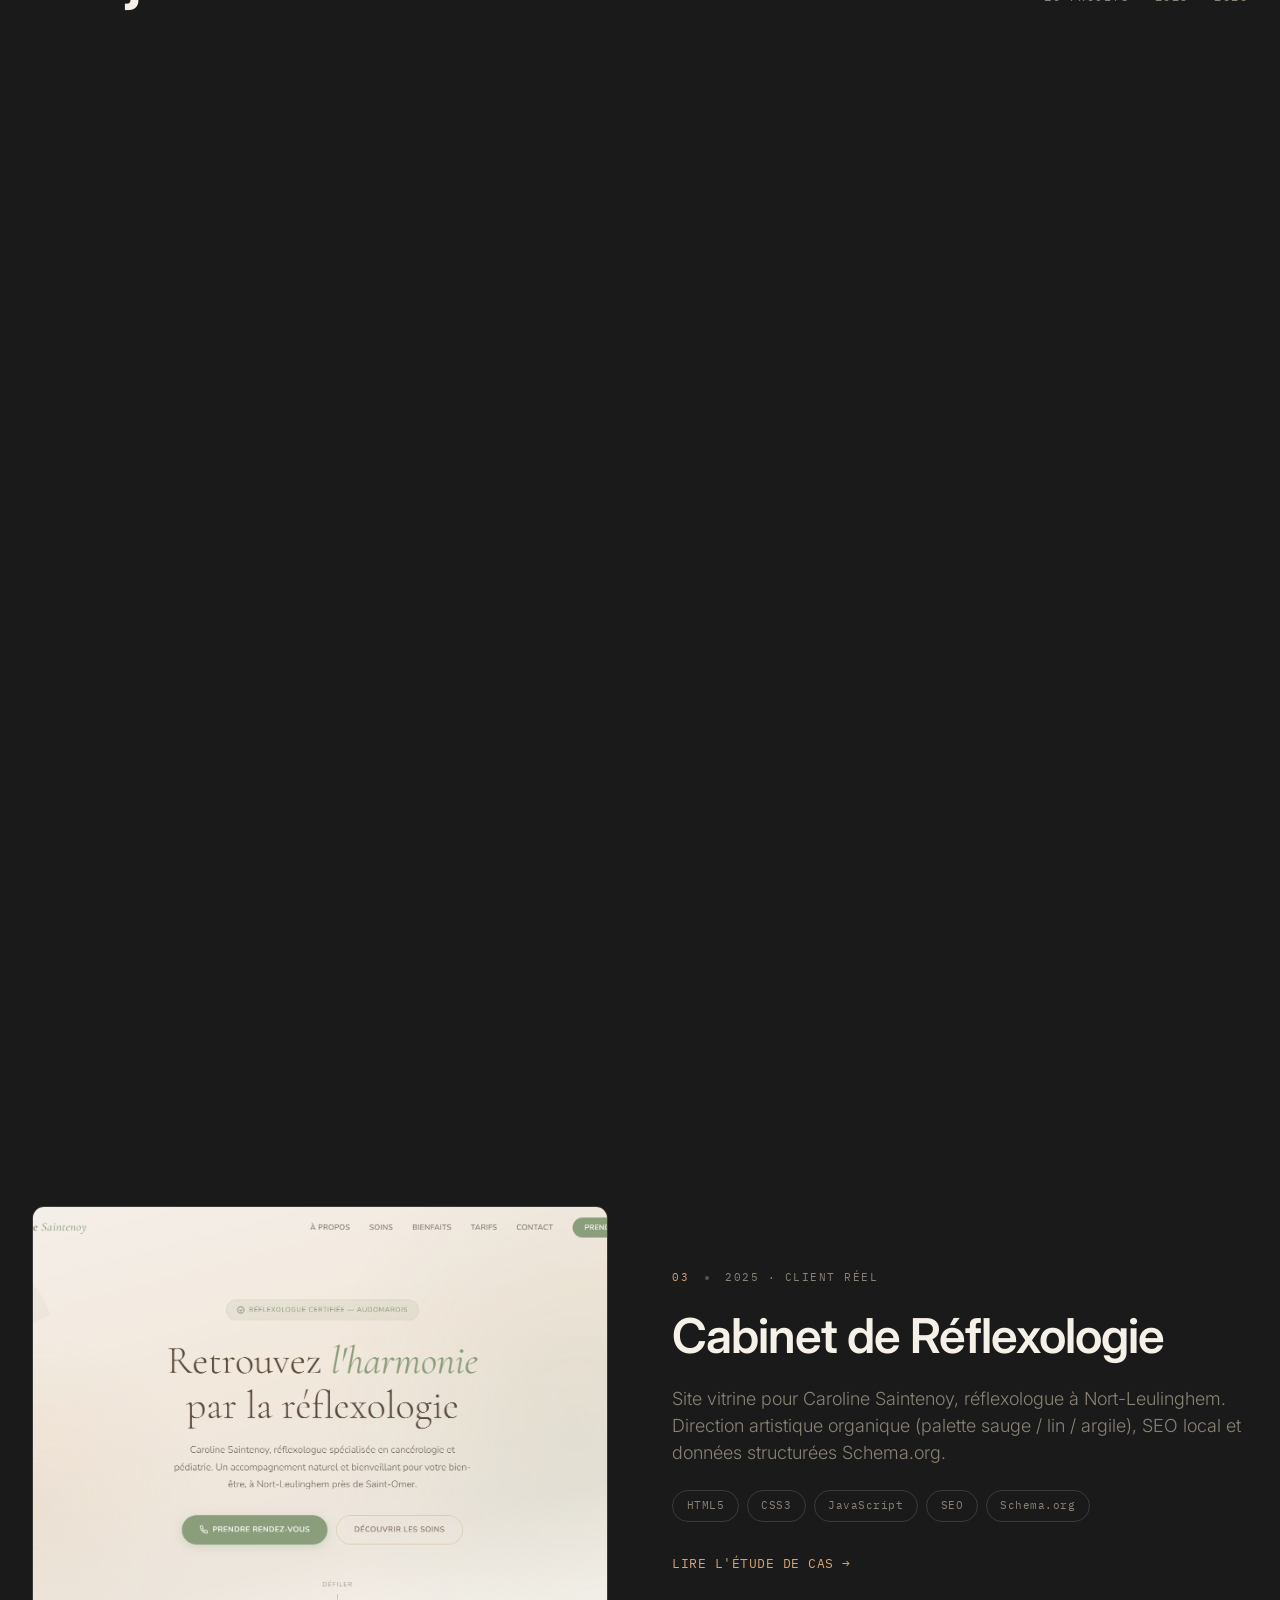
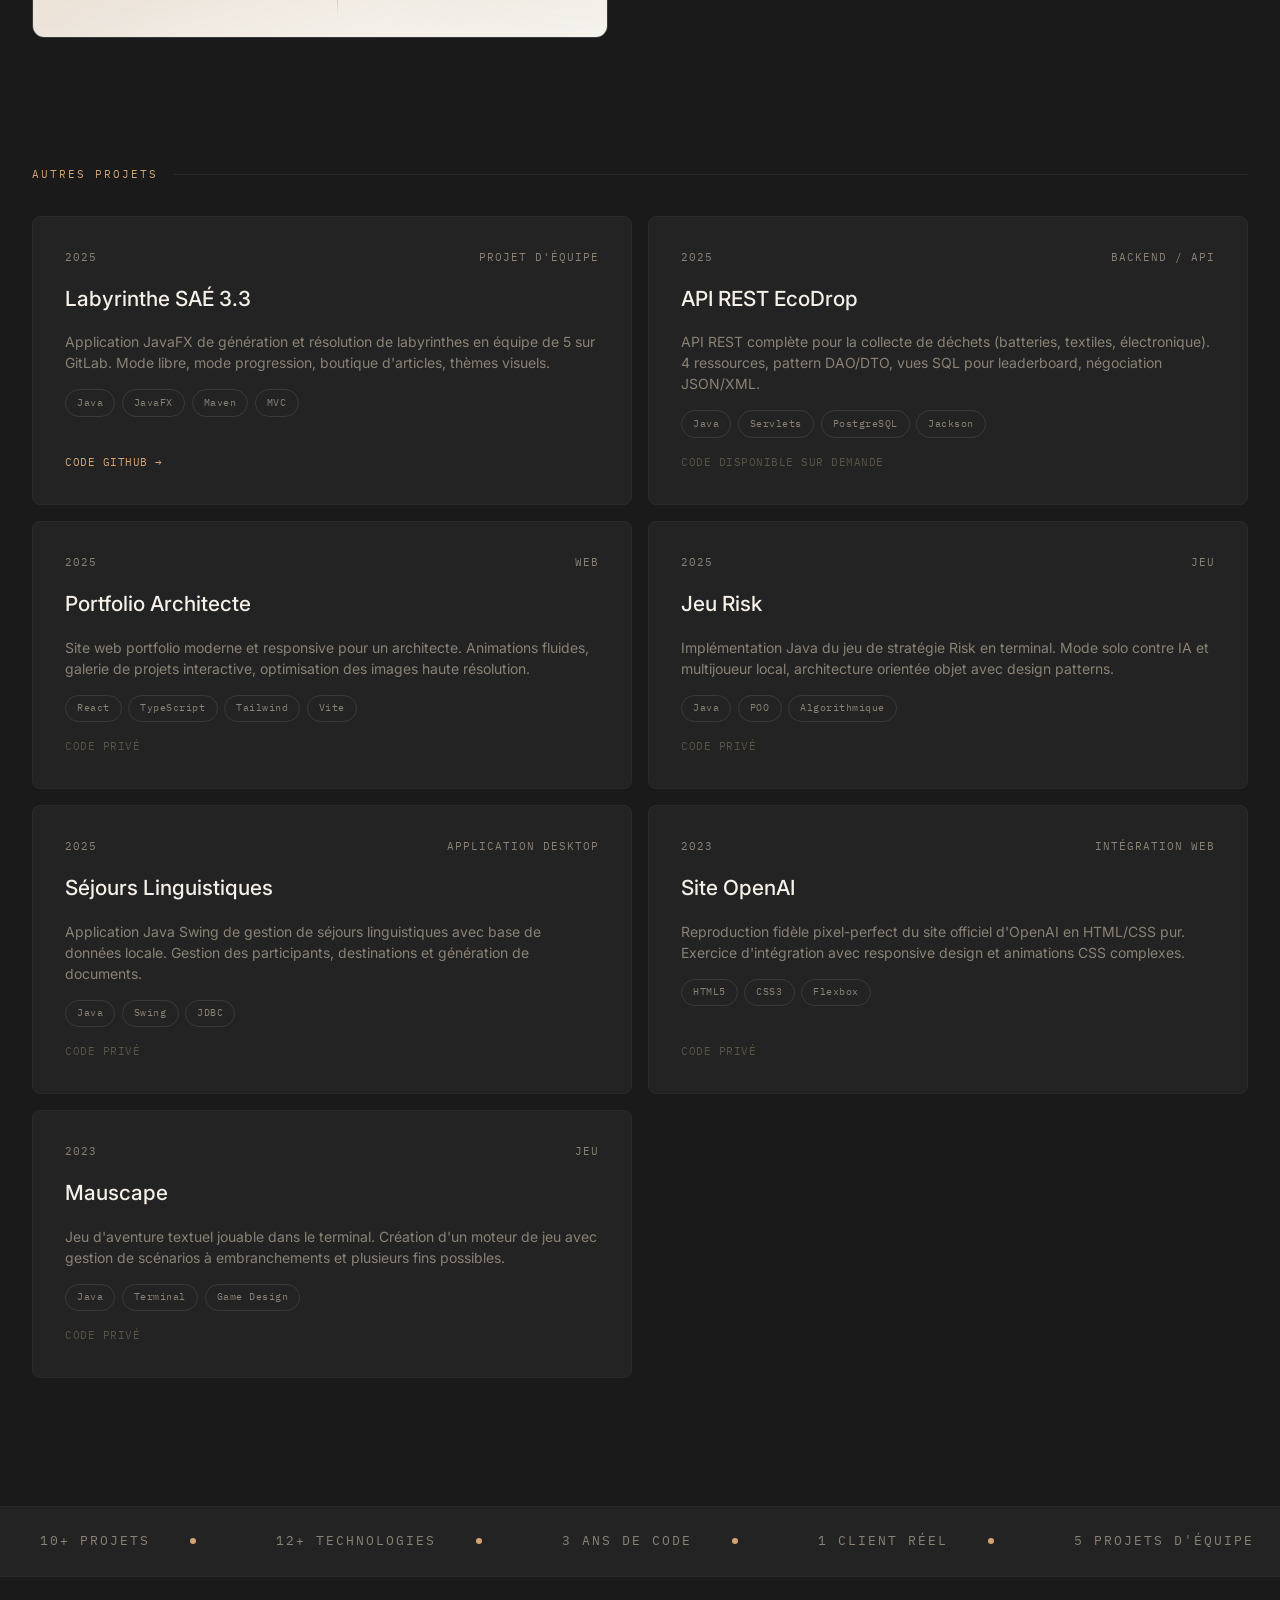
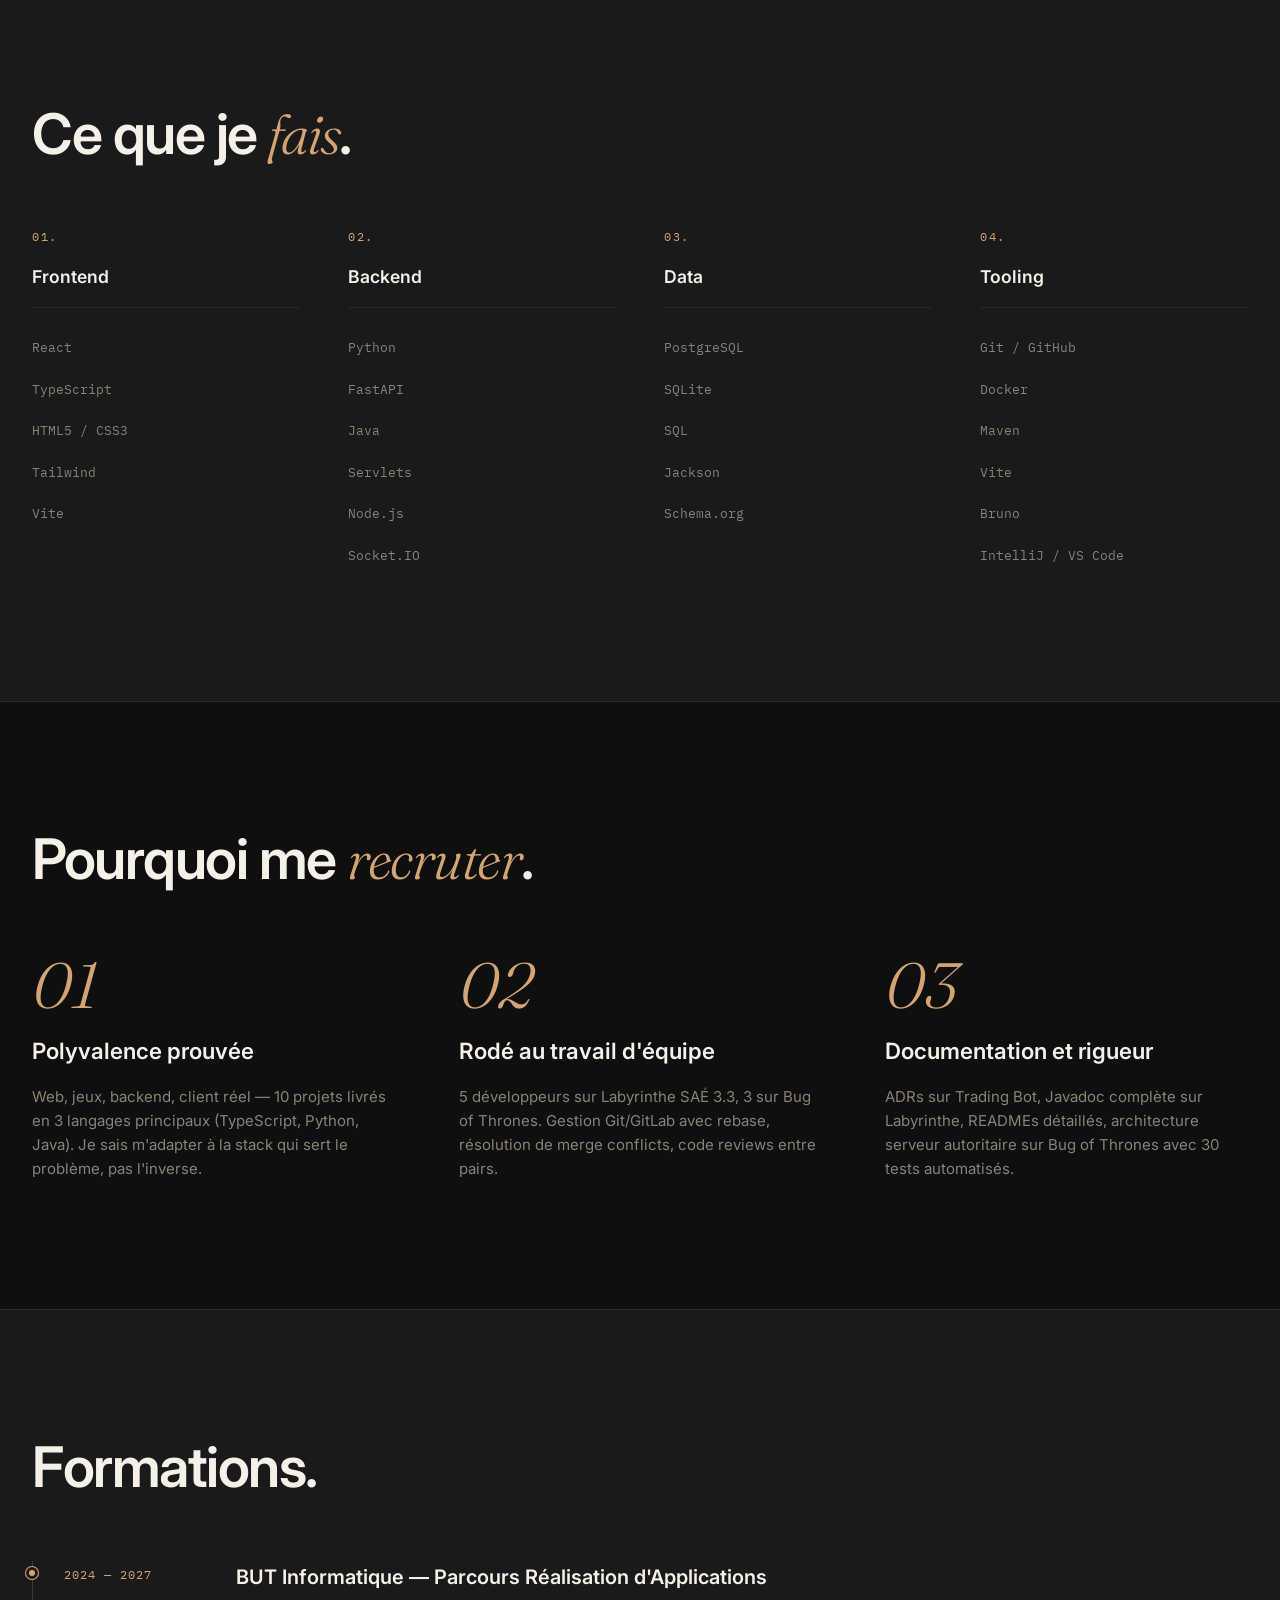
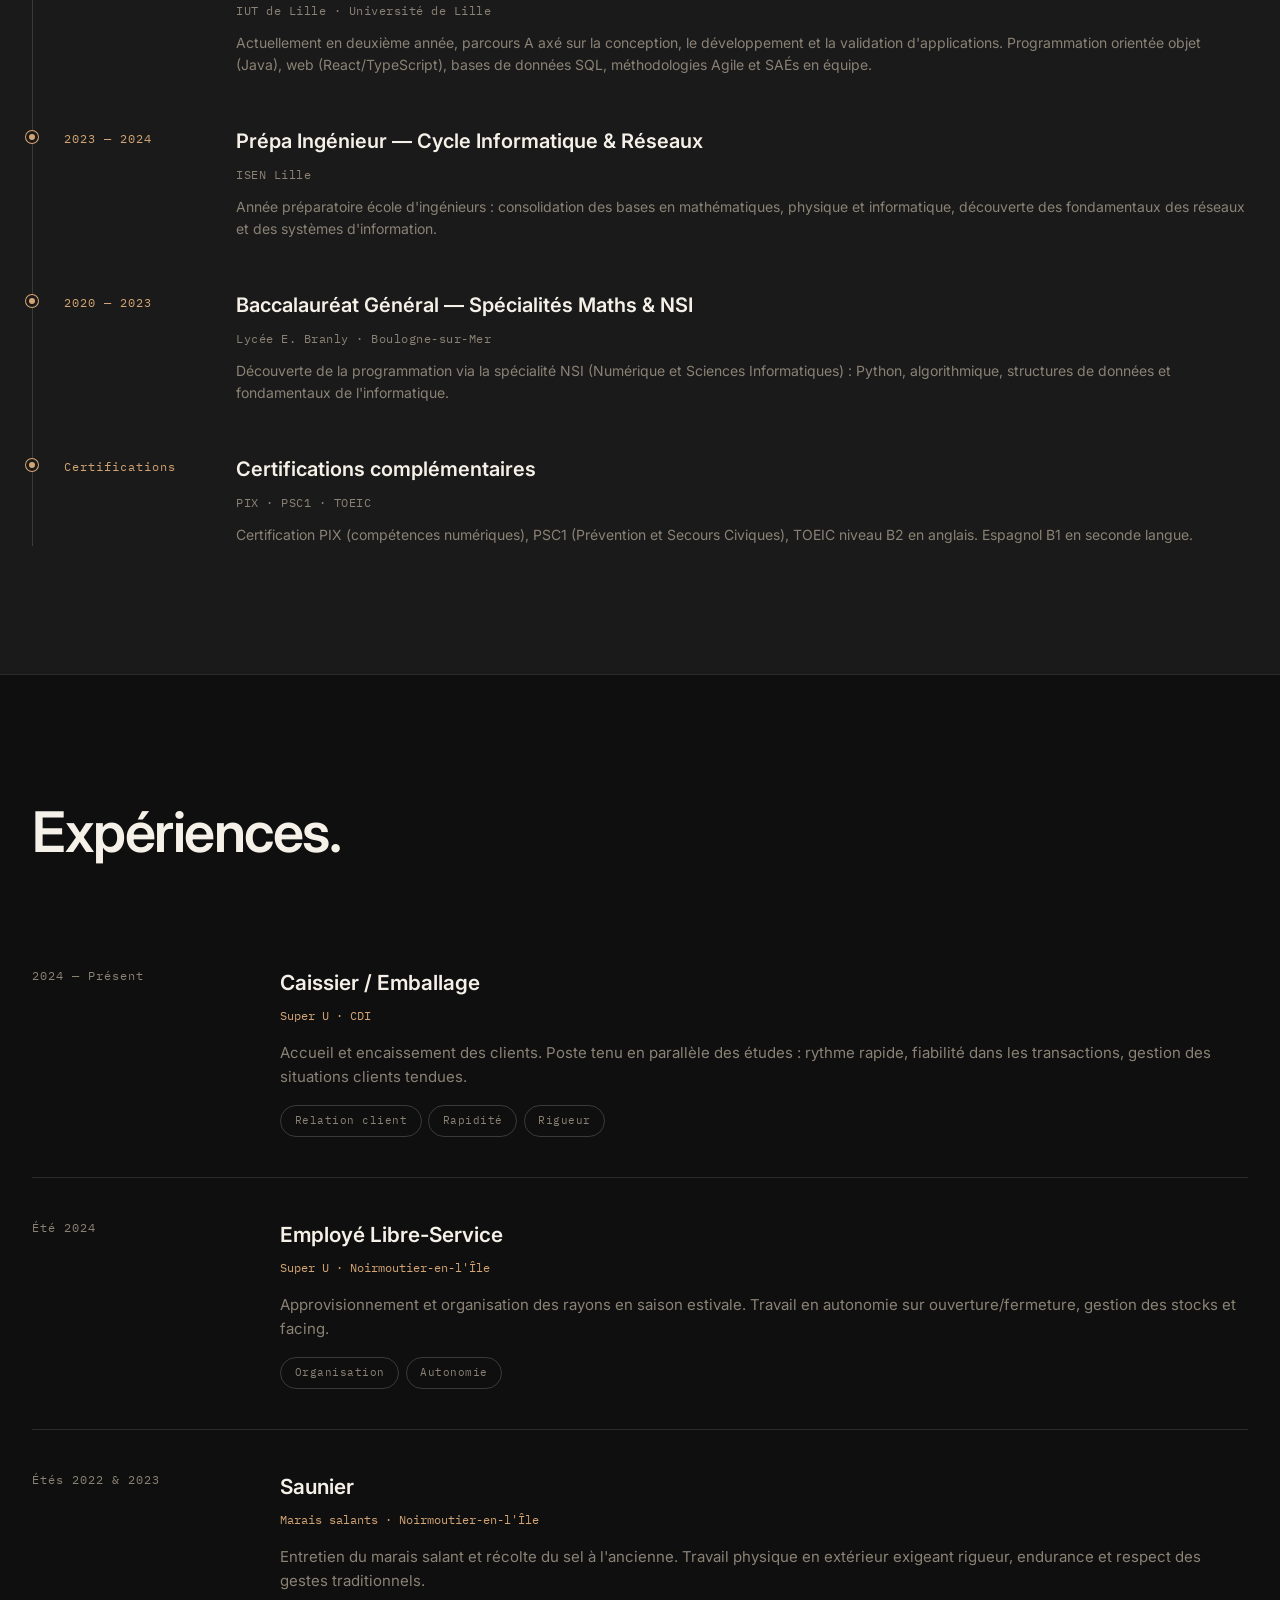
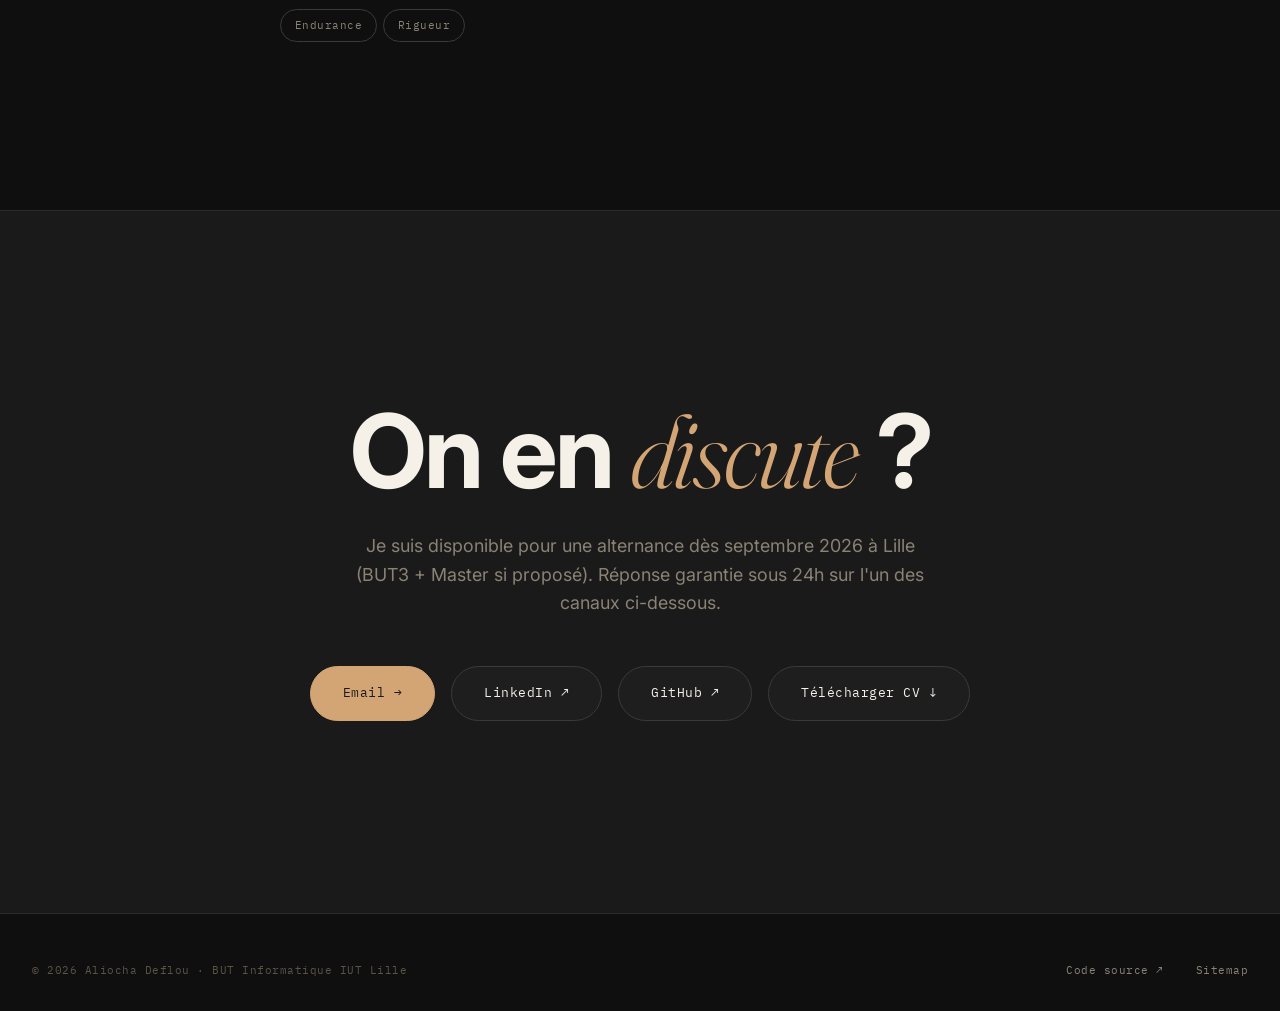
==== commit 03f6090e: "Add assets, SEO meta, sitemap, robots, 404, focus-visible a11y" ====
--- a/index.html
+++ b/index.html
@@ -6,6 +6,44 @@
     <title>Aliocha Deflou — Étudiant développeur fullstack</title>
     <meta name="description" content="Portfolio d'Aliocha Deflou, étudiant en BUT Informatique à l'IUT de Lille, à la recherche d'une alternance fullstack pour septembre 2026.">
     <meta name="theme-color" content="#1a1a1a">
+    <link rel="canonical" href="https://aliodefl.github.io/aliocha-deflou-v2/">
+
+    <link rel="icon" type="image/png" href="assets/icons/favicon.png">
+    <link rel="apple-touch-icon" href="assets/icons/favicon.png">
+
+    <meta property="og:type" content="website">
+    <meta property="og:url" content="https://aliodefl.github.io/aliocha-deflou-v2/">
+    <meta property="og:title" content="Aliocha Deflou — Étudiant développeur fullstack">
+    <meta property="og:description" content="Portfolio d'Aliocha Deflou, étudiant en BUT Informatique à l'IUT de Lille, à la recherche d'une alternance fullstack pour septembre 2026.">
+    <meta property="og:image" content="https://aliodefl.github.io/aliocha-deflou-v2/assets/icons/og-image.png">
+    <meta property="og:locale" content="fr_FR">
+    <meta property="og:site_name" content="Aliocha Deflou">
+    <meta name="twitter:card" content="summary_large_image">
+    <meta name="twitter:title" content="Aliocha Deflou — Étudiant développeur fullstack">
+    <meta name="twitter:description" content="Portfolio fullstack — alternance septembre 2026 à Lille.">
+    <meta name="twitter:image" content="https://aliodefl.github.io/aliocha-deflou-v2/assets/icons/og-image.png">
+
+    <script type="application/ld+json">
+    {
+        "@context": "https://schema.org",
+        "@type": "Person",
+        "name": "Aliocha Deflou",
+        "givenName": "Aliocha",
+        "familyName": "Deflou",
+        "jobTitle": "Étudiant en BUT Informatique",
+        "alumniOf": {
+            "@type": "EducationalOrganization",
+            "name": "IUT de Lille"
+        },
+        "knowsAbout": ["React", "TypeScript", "Python", "FastAPI", "Java", "PostgreSQL", "Docker"],
+        "url": "https://aliodefl.github.io/aliocha-deflou-v2/",
+        "sameAs": [
+            "https://github.com/AlioDefl",
+            "https://www.linkedin.com/in/aliocha-deflou/"
+        ],
+        "email": "aliocha.deflou@gmail.com"
+    }
+    </script>
 
     <link rel="preconnect" href="https://fonts.googleapis.com">
     <link rel="preconnect" href="https://fonts.gstatic.com" crossorigin>
@@ -55,7 +93,7 @@
         <section class="about" id="about" aria-label="À propos">
             <div class="about-inner">
                 <div class="about-portrait" data-reveal>
-                    <img src="assets/img/portrait.webp" alt="Portrait d'Aliocha Deflou" loading="lazy" width="320" height="320">
+                    <img src="assets/img/portrait.jpg" alt="Portrait d'Aliocha Deflou" loading="lazy" width="320" height="320">
                 </div>
                 <div class="about-text" data-reveal data-reveal-delay="100">
                     <span class="about-label">À propos</span>
@@ -127,7 +165,7 @@
                 <!-- Featured 2: Bug of Thrones -->
                 <article class="featured-card reverse" data-reveal>
                     <a href="projets/bug-of-thrones.html" class="featured-image" aria-label="Voir l'étude de cas Bug of Thrones">
-                        <img src="assets/img/bug-of-thrones-gameplay.webp" alt="Capture du jeu Bug of Thrones" loading="lazy">
+                        <img src="assets/img/bug-of-thrones-gameplay.png" alt="Capture du jeu Bug of Thrones" loading="lazy">
                     </a>
                     <div class="featured-text">
                         <div class="featured-meta">
@@ -147,7 +185,7 @@
                 <!-- Featured 3: Cabinet de Réflexologie -->
                 <article class="featured-card" data-reveal>
                     <a href="projets/cabinet-reflexologie.html" class="featured-image" aria-label="Voir l'étude de cas Cabinet de Réflexologie">
-                        <img src="assets/img/reflexologie-hero.webp" alt="Site du Cabinet de Réflexologie de l'Audomarois" loading="lazy">
+                        <img src="assets/img/reflexologie-hero.png" alt="Site du Cabinet de Réflexologie de l'Audomarois" loading="lazy">
                     </a>
                     <div class="featured-text">
                         <div class="featured-meta">
--- a/styles/main.css
+++ b/styles/main.css
@@ -767,3 +767,82 @@
 @media (prefers-reduced-motion: reduce) {
     .hero-tagline .word { opacity: 1; transform: none; transition: none; }
 }
+
+/* ---------- Project detail pages ---------- */
+.pd-nav { padding: 1.5rem var(--gutter); display: flex; justify-content: space-between; align-items: center; border-bottom: 1px solid var(--border); }
+.pd-nav-back { font-family: var(--font-mono); font-size: 12px; letter-spacing: 1px; text-transform: uppercase; color: var(--accent); }
+.pd-hero {
+    padding: 6rem var(--gutter) 4rem;
+    max-width: var(--max-width);
+    margin: 0 auto;
+}
+.pd-meta { display: flex; gap: 1rem; margin-bottom: 2rem; font-family: var(--font-mono); font-size: 11px; letter-spacing: 1.5px; text-transform: uppercase; color: var(--text-muted); }
+.pd-meta .accent { color: var(--accent); }
+.pd-title {
+    font-size: clamp(2.5rem, 7vw, 6rem);
+    font-weight: 700;
+    letter-spacing: -2.5px;
+    line-height: 0.95;
+    margin-bottom: 2rem;
+}
+.pd-tagline { font-size: clamp(18px, 2vw, 24px); font-weight: 300; line-height: 1.5; color: var(--text-muted); max-width: 780px; margin-bottom: 3rem; }
+.pd-image {
+    width: 100%;
+    aspect-ratio: 16 / 9;
+    background: var(--bg-elevated);
+    border: 1px solid var(--border-strong);
+    border-radius: 12px;
+    overflow: hidden;
+    margin-bottom: 4rem;
+}
+.pd-image img { width: 100%; height: 100%; object-fit: cover; }
+.pd-section { padding: 4rem 0; max-width: 800px; margin: 0 auto var(--gutter); padding-left: var(--gutter); padding-right: var(--gutter); }
+.pd-section h2 { font-size: 2rem; font-weight: 600; margin-bottom: 1.5rem; letter-spacing: -1px; }
+.pd-section h2 em { font-family: var(--font-serif); font-style: italic; color: var(--accent); }
+.pd-section p { font-size: 17px; line-height: 1.7; color: var(--text-muted); margin-bottom: 1.25rem; }
+.pd-section ul { list-style: none; }
+.pd-section li {
+    padding: 0.75rem 0;
+    border-bottom: 1px solid var(--border);
+    font-size: 16px;
+    color: var(--text-muted);
+    display: flex;
+    gap: 1rem;
+}
+.pd-section li::before { content: '·'; color: var(--accent); font-weight: 700; }
+.pd-stack-grid {
+    display: grid;
+    grid-template-columns: repeat(auto-fit, minmax(180px, 1fr));
+    gap: 1rem;
+    margin: 2rem 0;
+}
+.pd-stack-item {
+    padding: 1rem 1.25rem;
+    background: var(--bg-elevated);
+    border: 1px solid var(--border);
+    border-radius: 8px;
+    font-family: var(--font-mono);
+    font-size: 13px;
+    color: var(--text);
+}
+.pd-stack-item .lab { font-size: 10px; color: var(--text-muted); text-transform: uppercase; letter-spacing: 1px; display: block; margin-bottom: 0.3rem; }
+.pd-cta {
+    display: flex;
+    gap: 1rem;
+    margin-top: 3rem;
+    flex-wrap: wrap;
+}
+
+/* ---------- Focus visibility (a11y) ---------- */
+*:focus-visible {
+    outline: 2px solid var(--accent);
+    outline-offset: 4px;
+    border-radius: 4px;
+}
+
+/* ---------- Reduced motion: disable looping animations ---------- */
+@media (prefers-reduced-motion: reduce) {
+    .marquee-track { animation: none; }
+    .status-pill .pulse { animation: none; }
+    .hero-scroll::after { animation: none; }
+}
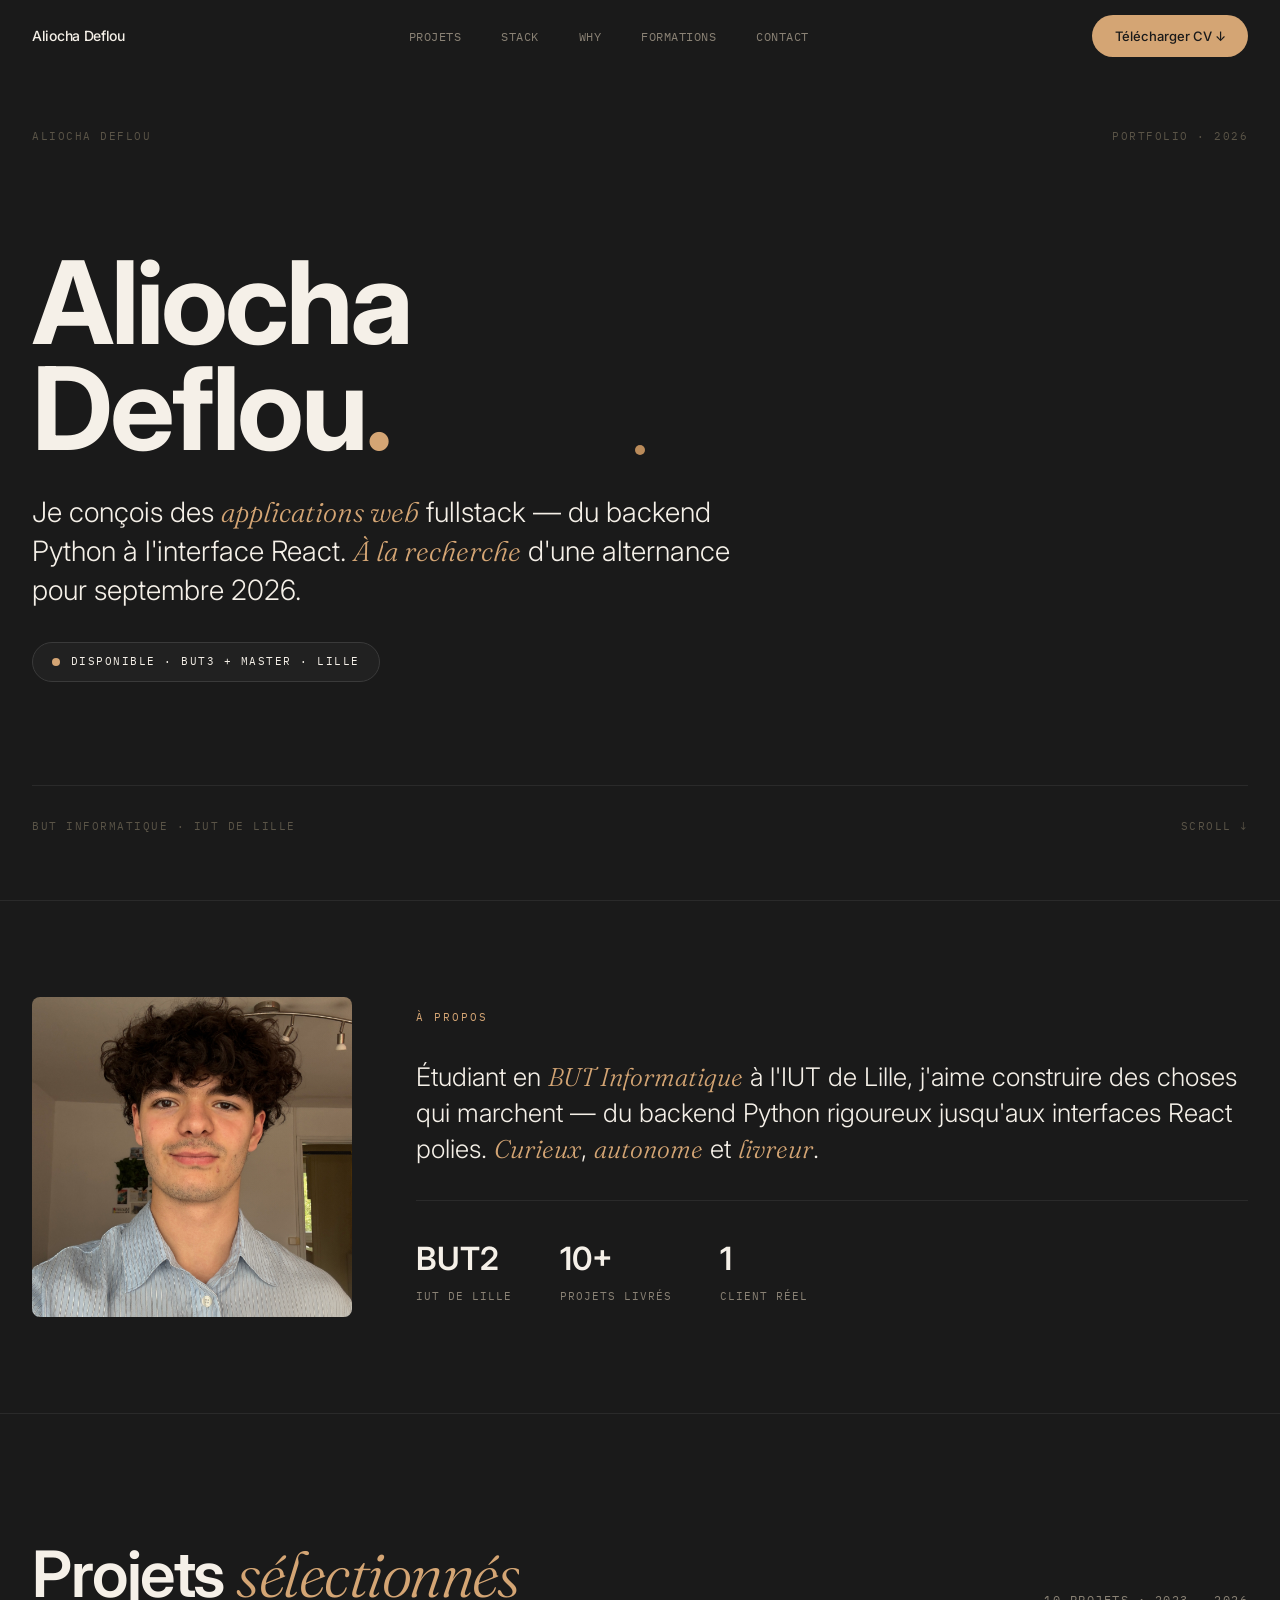
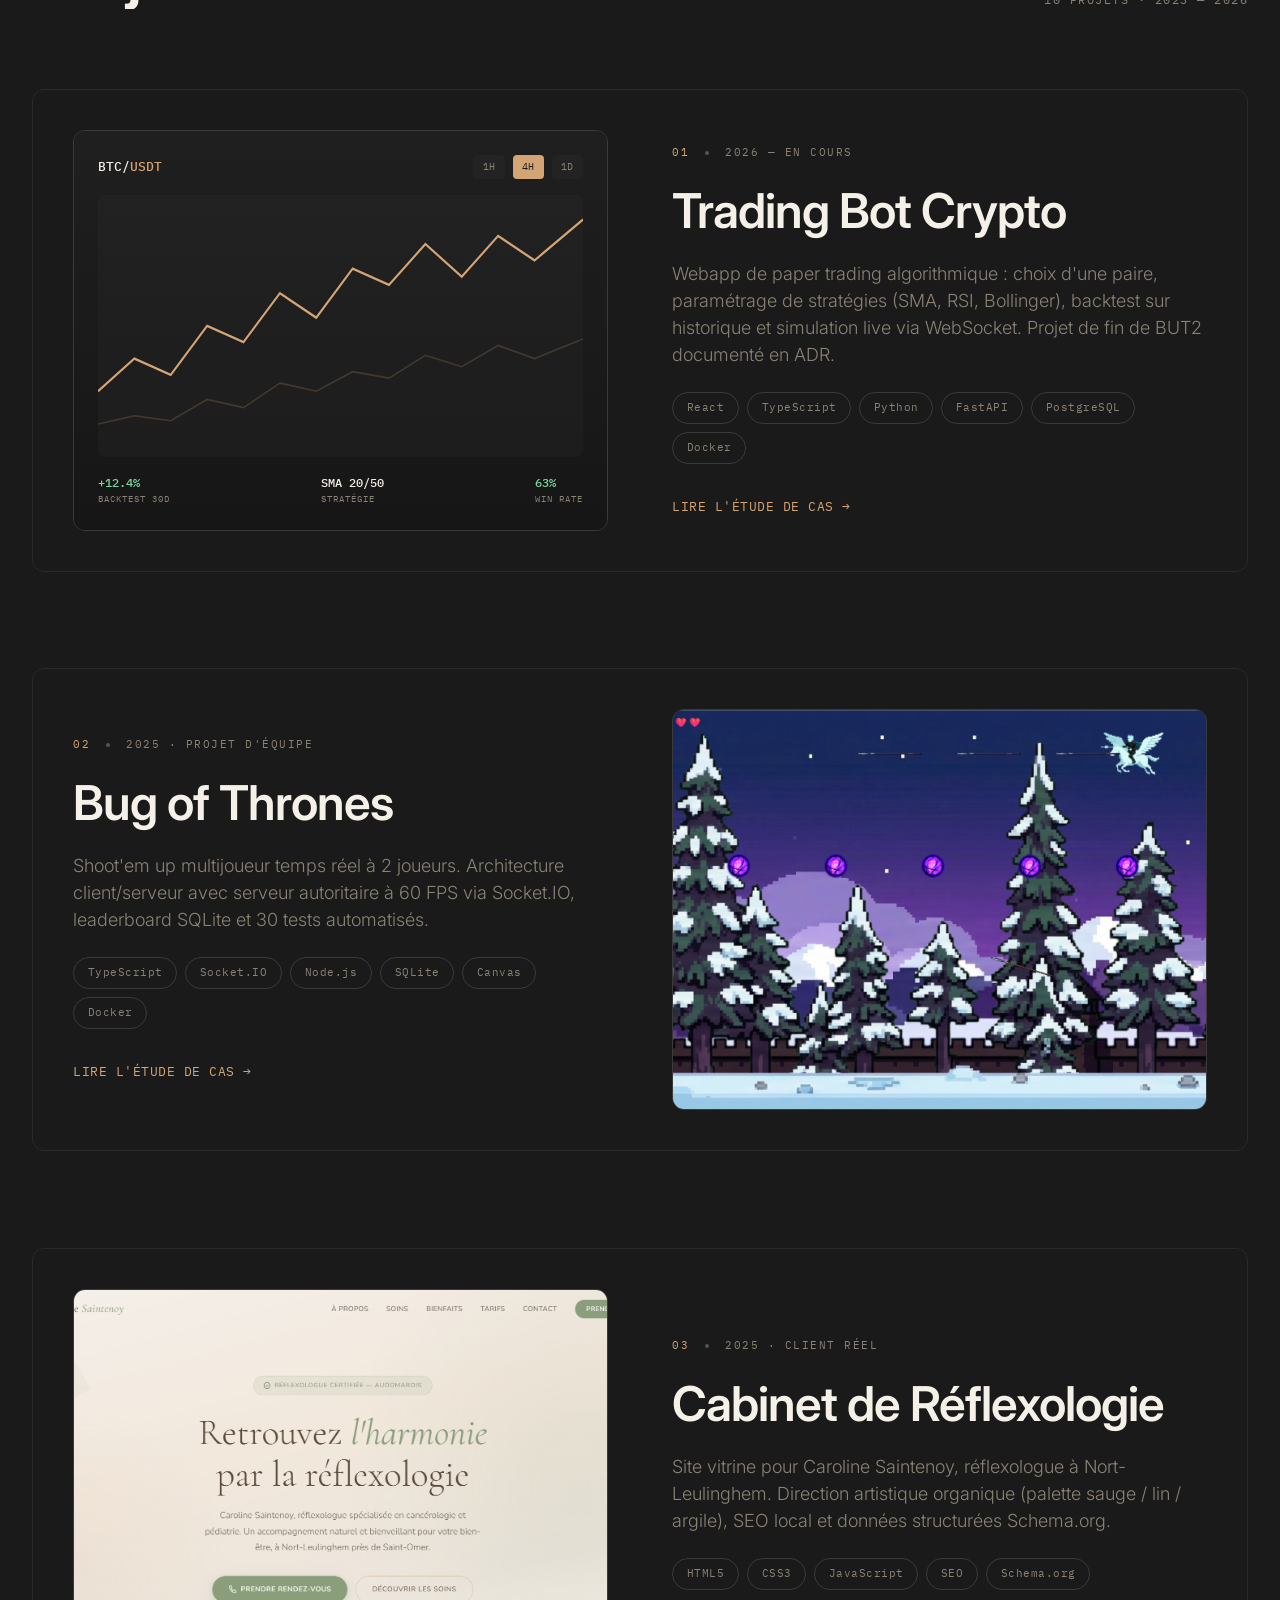
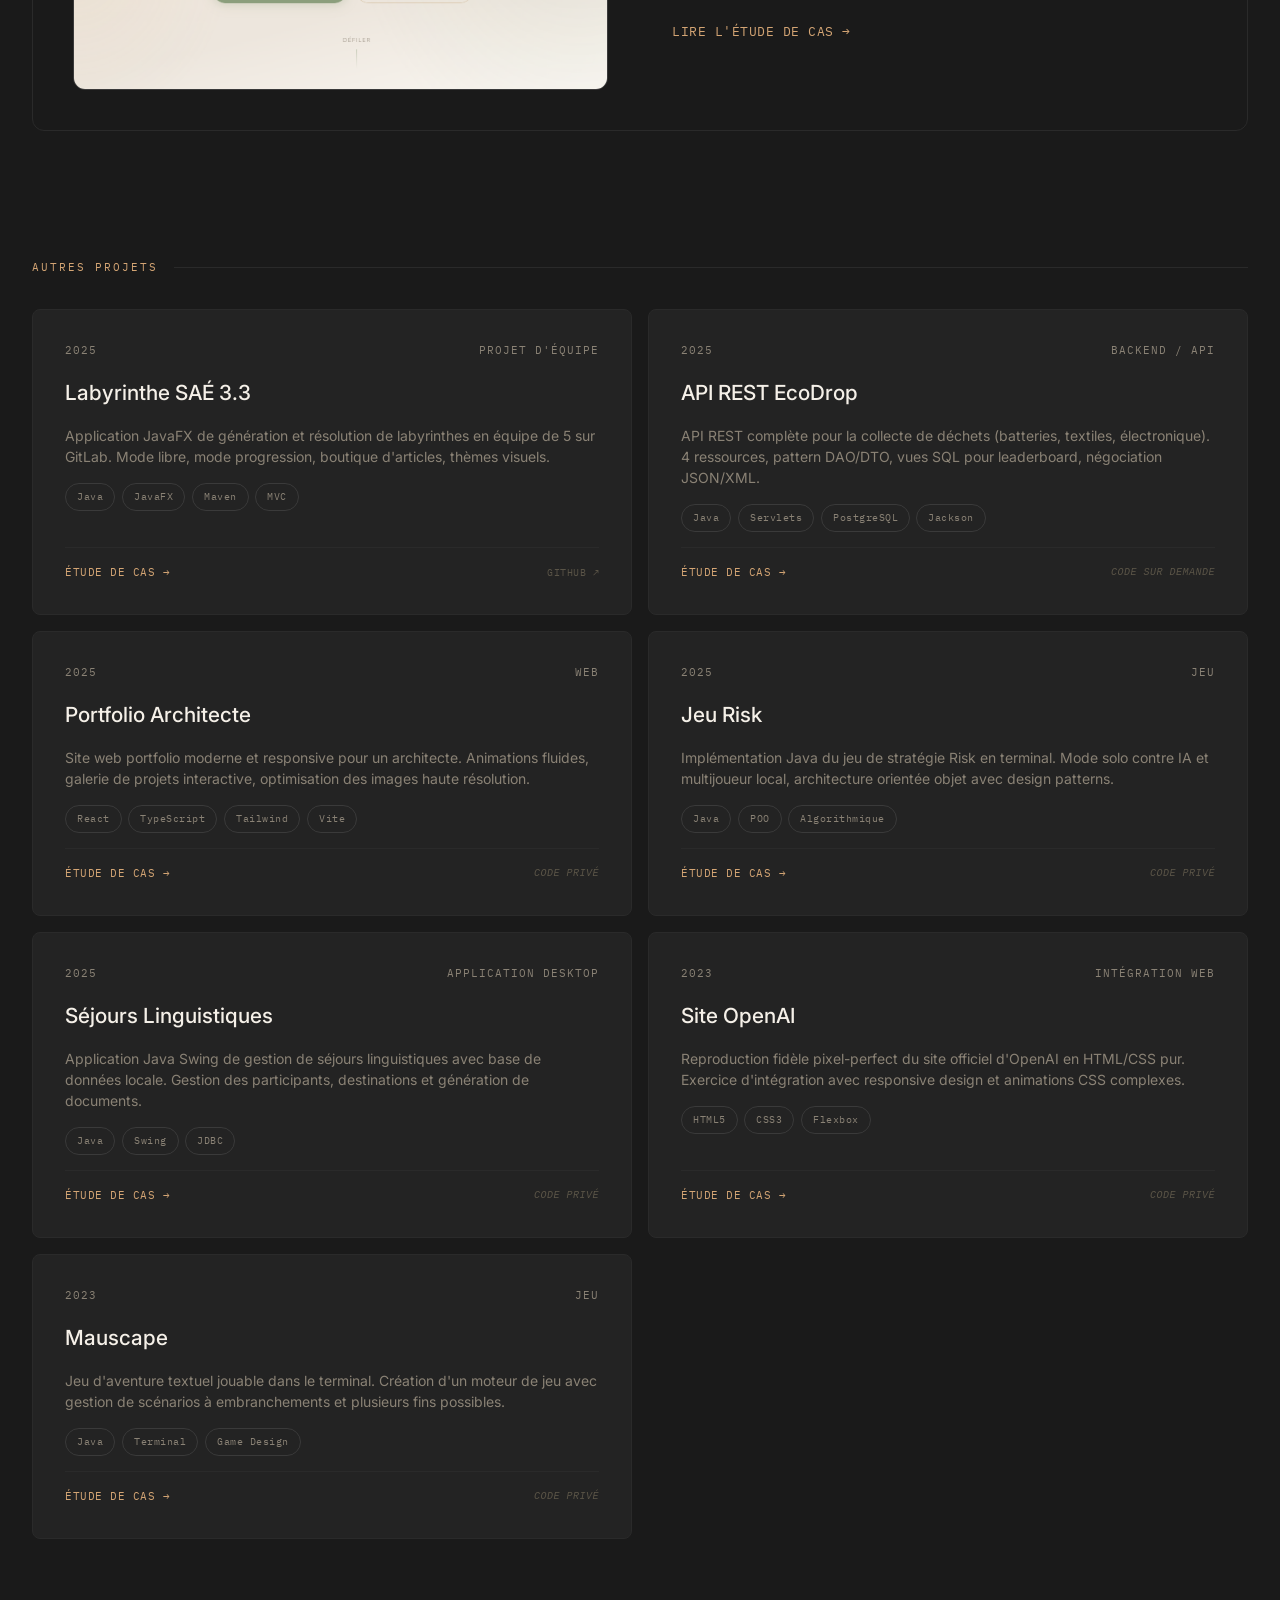
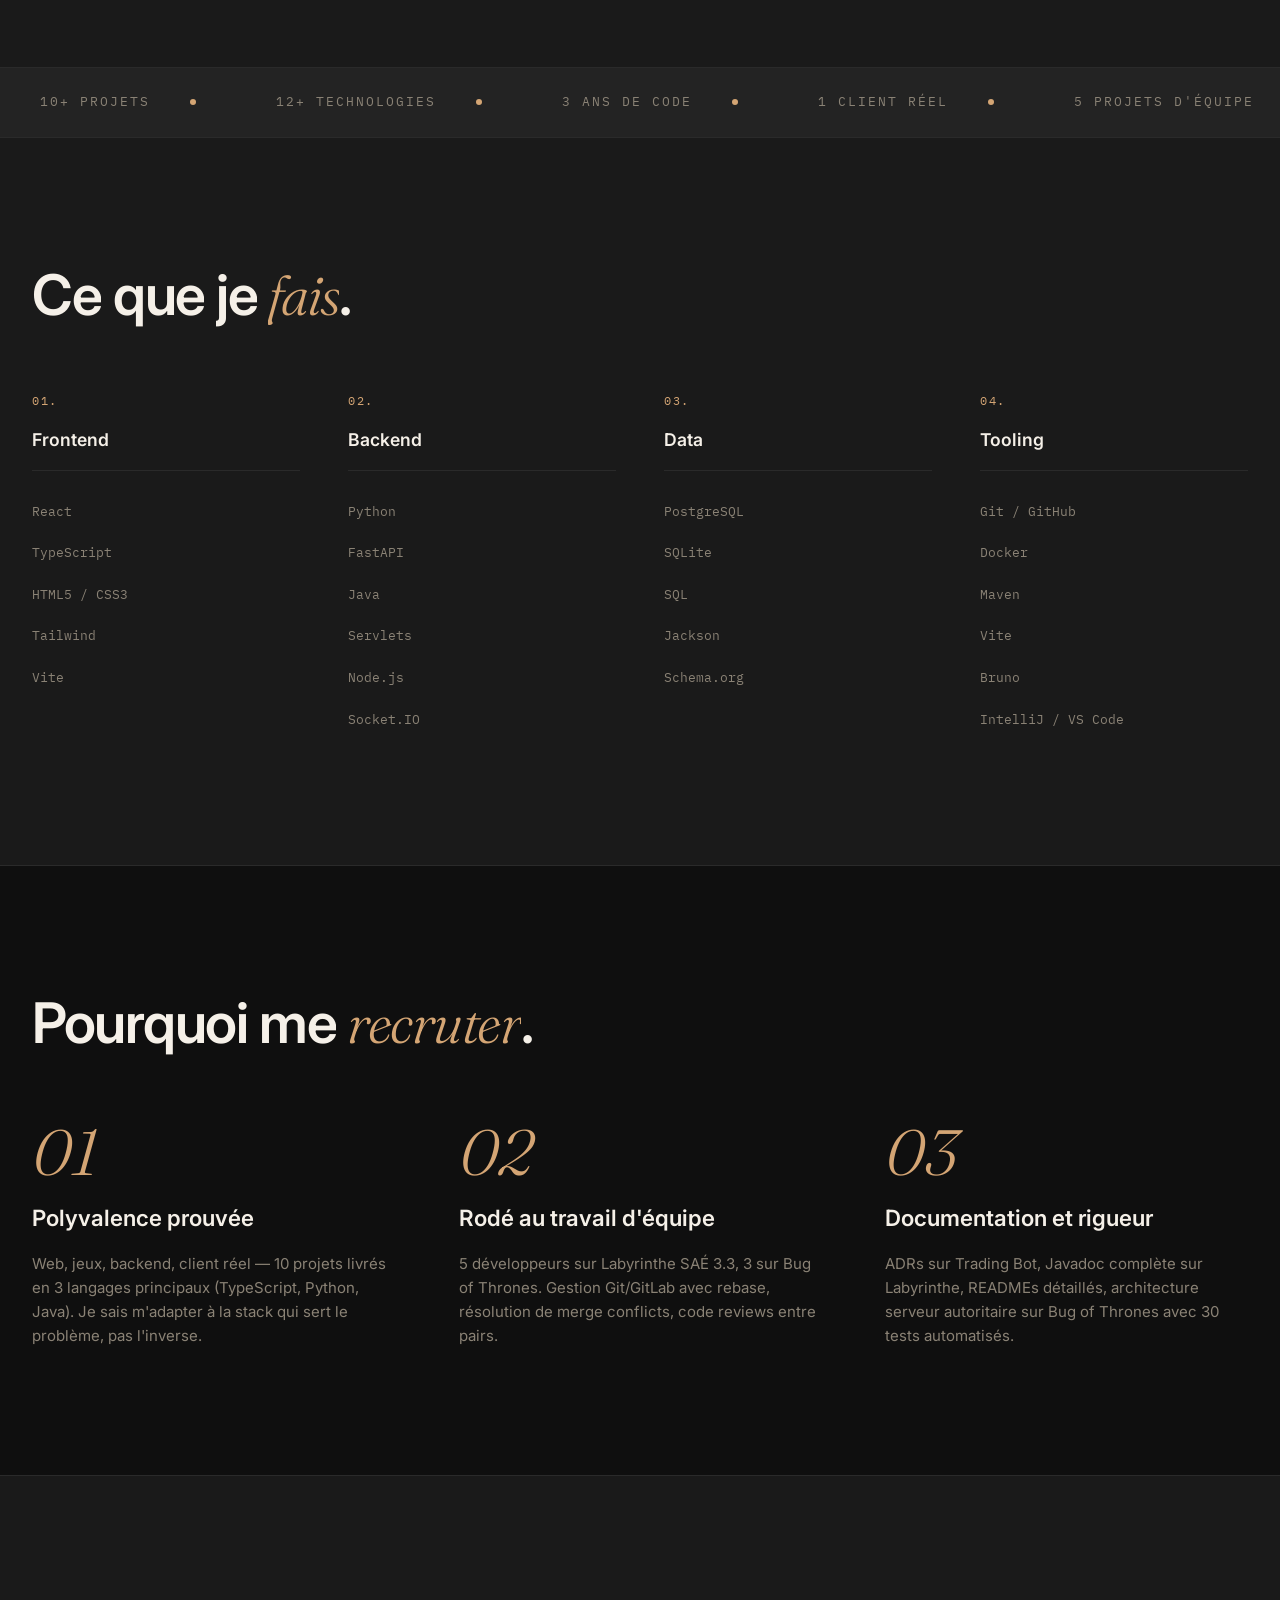
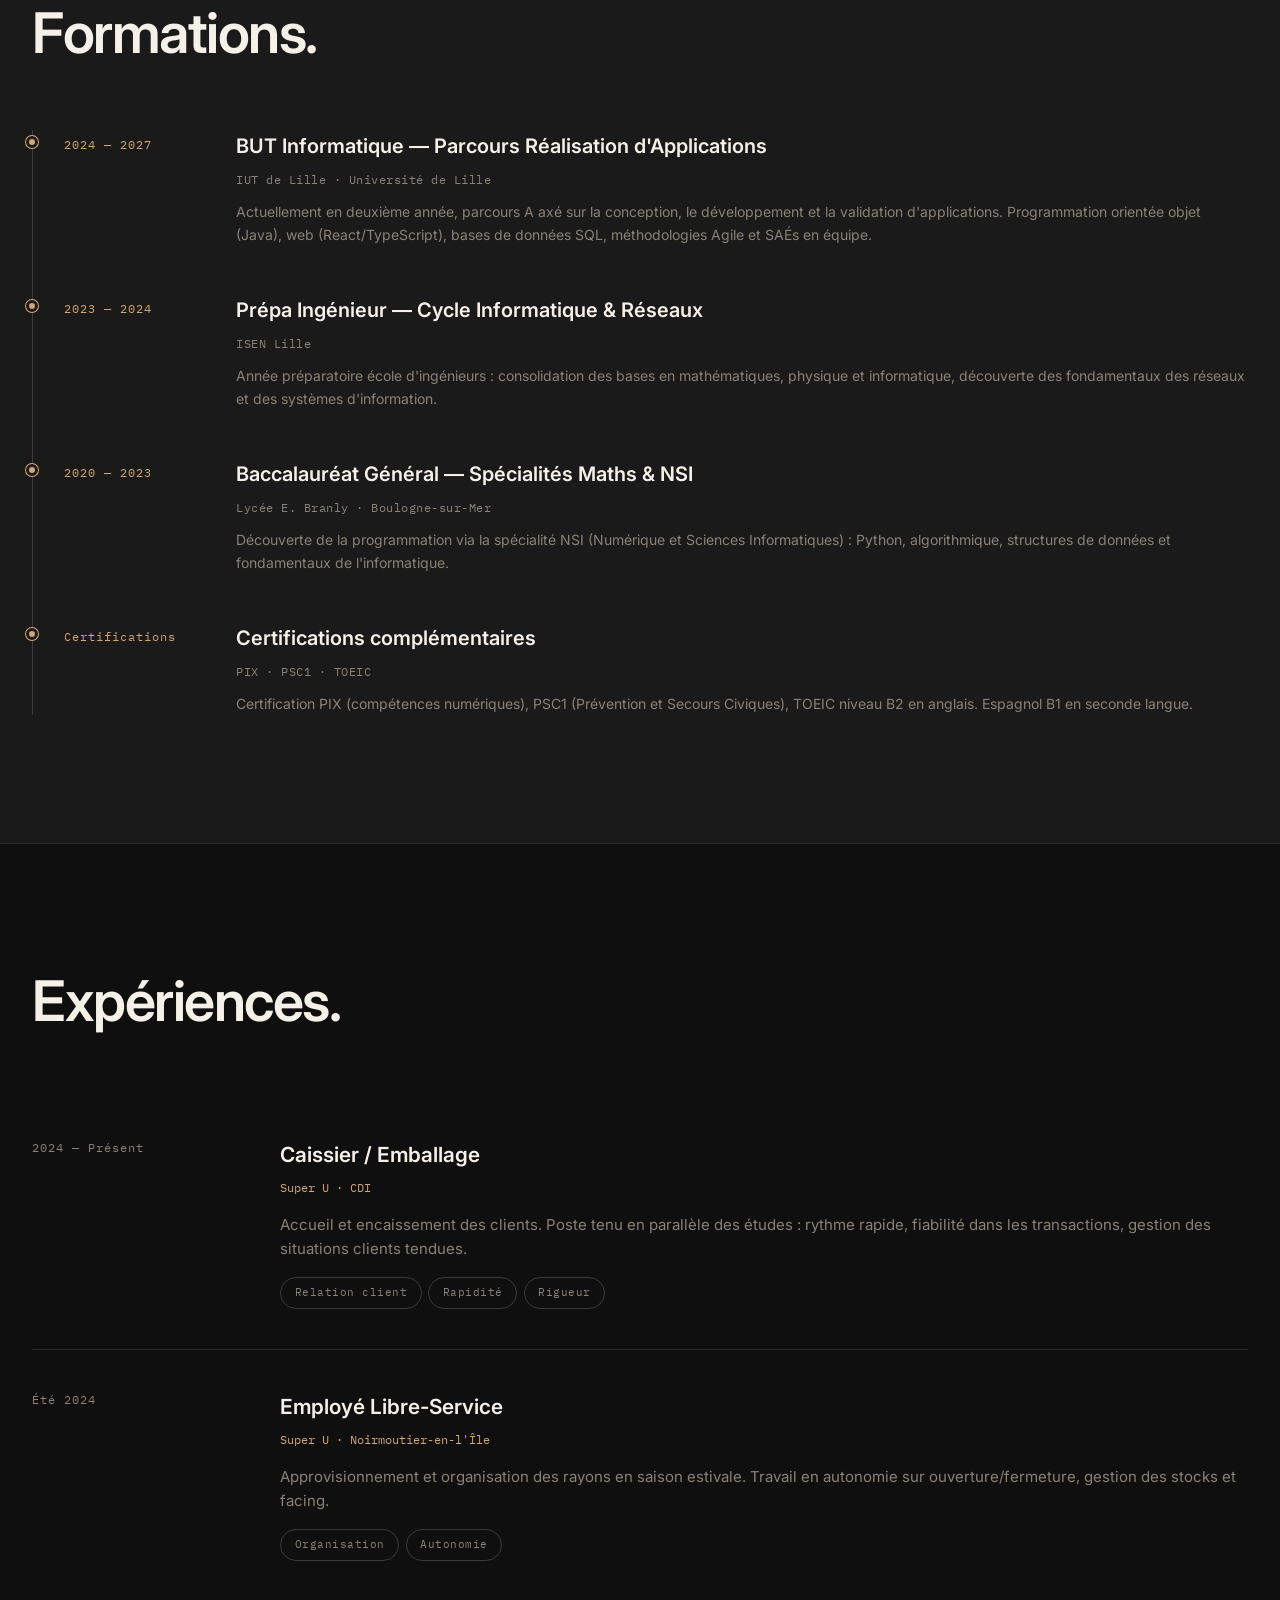
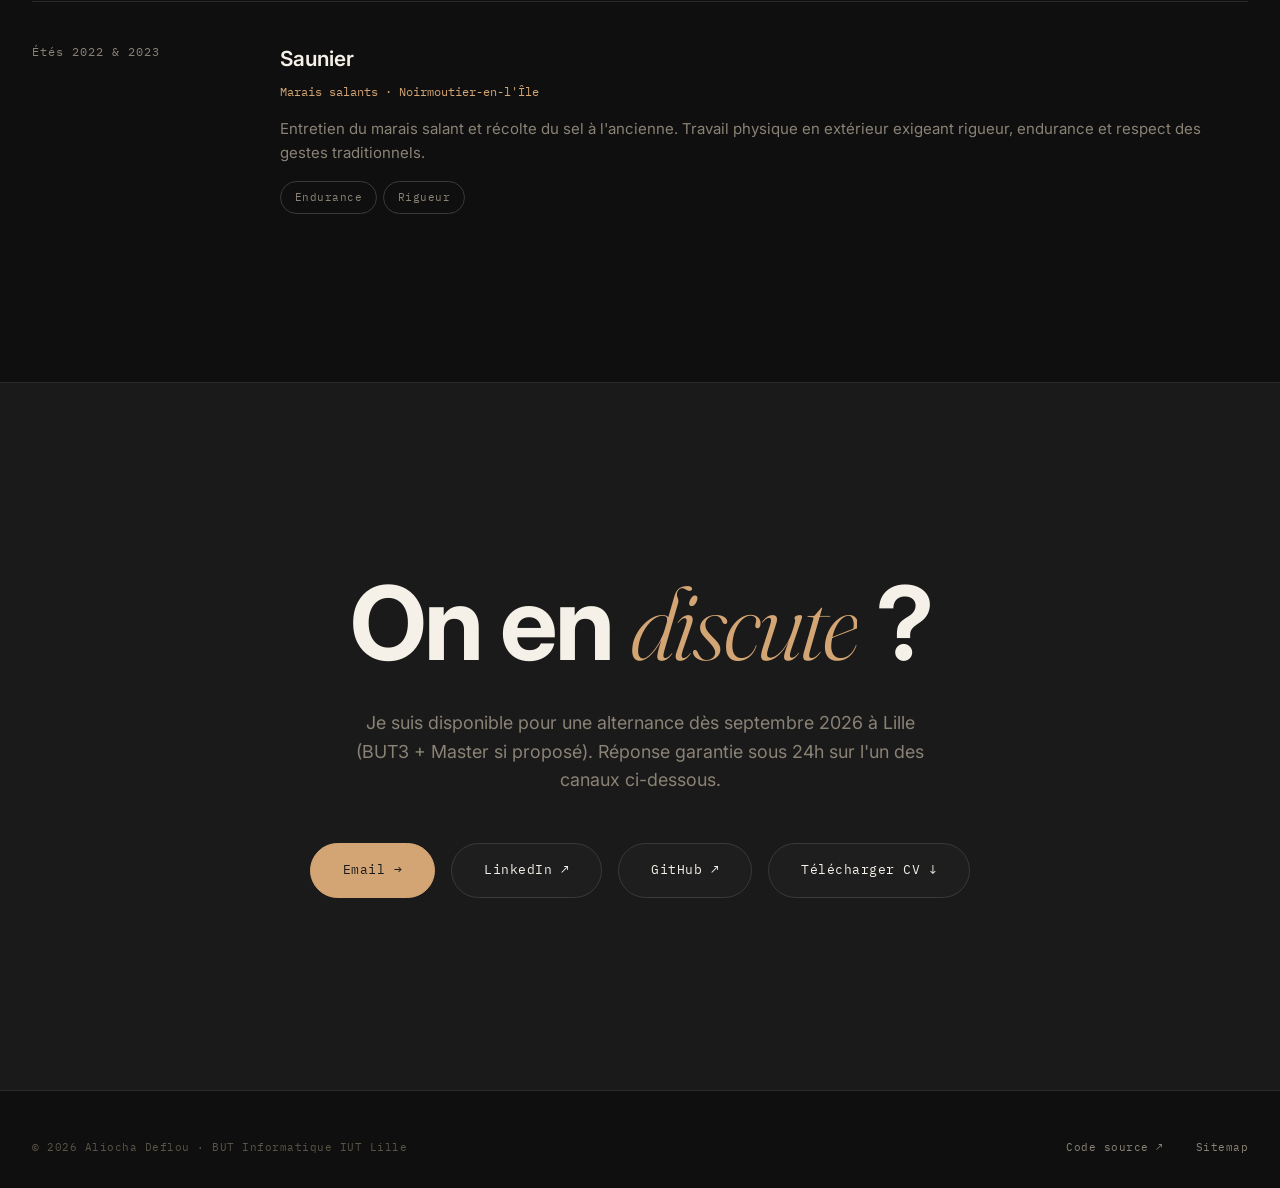
==== commit 6b087e2a: "Add 7 project detail pages and make all project-mini cards clickable" ====
--- a/index.html
+++ b/index.html
@@ -208,59 +208,94 @@
                 <div class="projects-grid">
 
                     <article class="project-mini" data-reveal>
-                        <div class="project-mini-meta"><span>2025</span><span>Projet d'équipe</span></div>
-                        <h3 class="project-mini-title">Labyrinthe SAÉ 3.3</h3>
-                        <p class="project-mini-tagline">Application JavaFX de génération et résolution de labyrinthes en équipe de 5 sur GitLab. Mode libre, mode progression, boutique d'articles, thèmes visuels.</p>
-                        <div class="project-mini-tags"><span class="tag">Java</span><span class="tag">JavaFX</span><span class="tag">Maven</span><span class="tag">MVC</span></div>
-                        <a href="https://github.com/AlioDefl/labyrinthe-sae-3-3" target="_blank" rel="noopener" class="project-mini-link">Code GitHub →</a>
-                    </article>
-
-                    <article class="project-mini" data-reveal>
-                        <div class="project-mini-meta"><span>2025</span><span>Backend / API</span></div>
-                        <h3 class="project-mini-title">API REST EcoDrop</h3>
-                        <p class="project-mini-tagline">API REST complète pour la collecte de déchets (batteries, textiles, électronique). 4 ressources, pattern DAO/DTO, vues SQL pour leaderboard, négociation JSON/XML.</p>
-                        <div class="project-mini-tags"><span class="tag">Java</span><span class="tag">Servlets</span><span class="tag">PostgreSQL</span><span class="tag">Jackson</span></div>
-                        <span class="project-mini-link muted">Code disponible sur demande</span>
-                    </article>
-
-                    <article class="project-mini" data-reveal>
-                        <div class="project-mini-meta"><span>2025</span><span>Web</span></div>
-                        <h3 class="project-mini-title">Portfolio Architecte</h3>
-                        <p class="project-mini-tagline">Site web portfolio moderne et responsive pour un architecte. Animations fluides, galerie de projets interactive, optimisation des images haute résolution.</p>
-                        <div class="project-mini-tags"><span class="tag">React</span><span class="tag">TypeScript</span><span class="tag">Tailwind</span><span class="tag">Vite</span></div>
-                        <span class="project-mini-link muted">Code privé</span>
-                    </article>
-
-                    <article class="project-mini" data-reveal>
-                        <div class="project-mini-meta"><span>2025</span><span>Jeu</span></div>
-                        <h3 class="project-mini-title">Jeu Risk</h3>
-                        <p class="project-mini-tagline">Implémentation Java du jeu de stratégie Risk en terminal. Mode solo contre IA et multijoueur local, architecture orientée objet avec design patterns.</p>
-                        <div class="project-mini-tags"><span class="tag">Java</span><span class="tag">POO</span><span class="tag">Algorithmique</span></div>
-                        <span class="project-mini-link muted">Code privé</span>
-                    </article>
-
-                    <article class="project-mini" data-reveal>
-                        <div class="project-mini-meta"><span>2025</span><span>Application desktop</span></div>
-                        <h3 class="project-mini-title">Séjours Linguistiques</h3>
-                        <p class="project-mini-tagline">Application Java Swing de gestion de séjours linguistiques avec base de données locale. Gestion des participants, destinations et génération de documents.</p>
-                        <div class="project-mini-tags"><span class="tag">Java</span><span class="tag">Swing</span><span class="tag">JDBC</span></div>
-                        <span class="project-mini-link muted">Code privé</span>
-                    </article>
-
-                    <article class="project-mini" data-reveal>
-                        <div class="project-mini-meta"><span>2023</span><span>Intégration web</span></div>
-                        <h3 class="project-mini-title">Site OpenAI</h3>
-                        <p class="project-mini-tagline">Reproduction fidèle pixel-perfect du site officiel d'OpenAI en HTML/CSS pur. Exercice d'intégration avec responsive design et animations CSS complexes.</p>
-                        <div class="project-mini-tags"><span class="tag">HTML5</span><span class="tag">CSS3</span><span class="tag">Flexbox</span></div>
-                        <span class="project-mini-link muted">Code privé</span>
-                    </article>
-
-                    <article class="project-mini" data-reveal>
-                        <div class="project-mini-meta"><span>2023</span><span>Jeu</span></div>
-                        <h3 class="project-mini-title">Mauscape</h3>
-                        <p class="project-mini-tagline">Jeu d'aventure textuel jouable dans le terminal. Création d'un moteur de jeu avec gestion de scénarios à embranchements et plusieurs fins possibles.</p>
-                        <div class="project-mini-tags"><span class="tag">Java</span><span class="tag">Terminal</span><span class="tag">Game Design</span></div>
-                        <span class="project-mini-link muted">Code privé</span>
+                        <a href="projets/labyrinthe-sae-3-3.html" class="project-mini-link-area">
+                            <div class="project-mini-meta"><span>2025</span><span>Projet d'équipe</span></div>
+                            <h3 class="project-mini-title">Labyrinthe SAÉ 3.3</h3>
+                            <p class="project-mini-tagline">Application JavaFX de génération et résolution de labyrinthes en équipe de 5 sur GitLab. Mode libre, mode progression, boutique d'articles, thèmes visuels.</p>
+                            <div class="project-mini-tags"><span class="tag">Java</span><span class="tag">JavaFX</span><span class="tag">Maven</span><span class="tag">MVC</span></div>
+                        </a>
+                        <div class="project-mini-actions">
+                            <a href="projets/labyrinthe-sae-3-3.html" class="project-mini-cta">Étude de cas</a>
+                            <a href="https://github.com/AlioDefl/labyrinthe-sae-3-3" target="_blank" rel="noopener" class="project-mini-ghlink" onclick="event.stopPropagation()">GitHub ↗</a>
+                        </div>
+                    </article>
+
+                    <article class="project-mini" data-reveal>
+                        <a href="projets/api-rest-ecodrop.html" class="project-mini-link-area">
+                            <div class="project-mini-meta"><span>2025</span><span>Backend / API</span></div>
+                            <h3 class="project-mini-title">API REST EcoDrop</h3>
+                            <p class="project-mini-tagline">API REST complète pour la collecte de déchets (batteries, textiles, électronique). 4 ressources, pattern DAO/DTO, vues SQL pour leaderboard, négociation JSON/XML.</p>
+                            <div class="project-mini-tags"><span class="tag">Java</span><span class="tag">Servlets</span><span class="tag">PostgreSQL</span><span class="tag">Jackson</span></div>
+                        </a>
+                        <div class="project-mini-actions">
+                            <a href="projets/api-rest-ecodrop.html" class="project-mini-cta">Étude de cas</a>
+                            <span class="project-mini-ghlink muted">Code sur demande</span>
+                        </div>
+                    </article>
+
+                    <article class="project-mini" data-reveal>
+                        <a href="projets/portfolio-architecte.html" class="project-mini-link-area">
+                            <div class="project-mini-meta"><span>2025</span><span>Web</span></div>
+                            <h3 class="project-mini-title">Portfolio Architecte</h3>
+                            <p class="project-mini-tagline">Site web portfolio moderne et responsive pour un architecte. Animations fluides, galerie de projets interactive, optimisation des images haute résolution.</p>
+                            <div class="project-mini-tags"><span class="tag">React</span><span class="tag">TypeScript</span><span class="tag">Tailwind</span><span class="tag">Vite</span></div>
+                        </a>
+                        <div class="project-mini-actions">
+                            <a href="projets/portfolio-architecte.html" class="project-mini-cta">Étude de cas</a>
+                            <span class="project-mini-ghlink muted">Code privé</span>
+                        </div>
+                    </article>
+
+                    <article class="project-mini" data-reveal>
+                        <a href="projets/jeu-risk.html" class="project-mini-link-area">
+                            <div class="project-mini-meta"><span>2025</span><span>Jeu</span></div>
+                            <h3 class="project-mini-title">Jeu Risk</h3>
+                            <p class="project-mini-tagline">Implémentation Java du jeu de stratégie Risk en terminal. Mode solo contre IA et multijoueur local, architecture orientée objet avec design patterns.</p>
+                            <div class="project-mini-tags"><span class="tag">Java</span><span class="tag">POO</span><span class="tag">Algorithmique</span></div>
+                        </a>
+                        <div class="project-mini-actions">
+                            <a href="projets/jeu-risk.html" class="project-mini-cta">Étude de cas</a>
+                            <span class="project-mini-ghlink muted">Code privé</span>
+                        </div>
+                    </article>
+
+                    <article class="project-mini" data-reveal>
+                        <a href="projets/sejours-linguistiques.html" class="project-mini-link-area">
+                            <div class="project-mini-meta"><span>2025</span><span>Application desktop</span></div>
+                            <h3 class="project-mini-title">Séjours Linguistiques</h3>
+                            <p class="project-mini-tagline">Application Java Swing de gestion de séjours linguistiques avec base de données locale. Gestion des participants, destinations et génération de documents.</p>
+                            <div class="project-mini-tags"><span class="tag">Java</span><span class="tag">Swing</span><span class="tag">JDBC</span></div>
+                        </a>
+                        <div class="project-mini-actions">
+                            <a href="projets/sejours-linguistiques.html" class="project-mini-cta">Étude de cas</a>
+                            <span class="project-mini-ghlink muted">Code privé</span>
+                        </div>
+                    </article>
+
+                    <article class="project-mini" data-reveal>
+                        <a href="projets/site-openai.html" class="project-mini-link-area">
+                            <div class="project-mini-meta"><span>2023</span><span>Intégration web</span></div>
+                            <h3 class="project-mini-title">Site OpenAI</h3>
+                            <p class="project-mini-tagline">Reproduction fidèle pixel-perfect du site officiel d'OpenAI en HTML/CSS pur. Exercice d'intégration avec responsive design et animations CSS complexes.</p>
+                            <div class="project-mini-tags"><span class="tag">HTML5</span><span class="tag">CSS3</span><span class="tag">Flexbox</span></div>
+                        </a>
+                        <div class="project-mini-actions">
+                            <a href="projets/site-openai.html" class="project-mini-cta">Étude de cas</a>
+                            <span class="project-mini-ghlink muted">Code privé</span>
+                        </div>
+                    </article>
+
+                    <article class="project-mini" data-reveal>
+                        <a href="projets/mauscape.html" class="project-mini-link-area">
+                            <div class="project-mini-meta"><span>2023</span><span>Jeu</span></div>
+                            <h3 class="project-mini-title">Mauscape</h3>
+                            <p class="project-mini-tagline">Jeu d'aventure textuel jouable dans le terminal. Création d'un moteur de jeu avec gestion de scénarios à embranchements et plusieurs fins possibles.</p>
+                            <div class="project-mini-tags"><span class="tag">Java</span><span class="tag">Terminal</span><span class="tag">Game Design</span></div>
+                        </a>
+                        <div class="project-mini-actions">
+                            <a href="projets/mauscape.html" class="project-mini-cta">Étude de cas</a>
+                            <span class="project-mini-ghlink muted">Code privé</span>
+                        </div>
                     </article>
 
                 </div>
--- a/styles/main.css
+++ b/styles/main.css
@@ -846,3 +846,357 @@
     .status-pill .pulse { animation: none; }
     .hero-scroll::after { animation: none; }
 }
+
+/* ========================================================== */
+/* ============ ADVANCED SCROLL ANIMATIONS ================== */
+/* ========================================================== */
+
+/* Featured projects — stack/retract effect */
+.featured-list { display: block; }
+.featured-card {
+    position: sticky;
+    top: 6rem;
+    background: var(--bg);
+    margin-bottom: 6rem;
+    border-radius: 12px;
+    padding: 2.5rem;
+    border: 1px solid var(--border);
+    transform: scale(var(--stack-scale, 1));
+    opacity: var(--stack-opacity, 1);
+    filter: blur(var(--stack-blur, 0));
+    transition: transform 0.3s var(--ease-out), opacity 0.3s var(--ease-out), filter 0.3s var(--ease-out);
+    will-change: transform, opacity, filter;
+    z-index: 1;
+}
+.featured-card:nth-child(1) { z-index: 1; }
+.featured-card:nth-child(2) { z-index: 2; }
+.featured-card:nth-child(3) { z-index: 3; }
+.featured-card:last-child {
+    margin-bottom: 0;
+    transform: none;
+    opacity: 1;
+    filter: none;
+}
+
+/* Featured image — simple hover scale, no 3D scroll transform */
+.featured-card:hover .featured-image img {
+    transform: scale(1.06);
+}
+.featured-image img {
+    transition: transform 0.6s var(--ease-out);
+}
+
+/* Hero name — letter-by-letter reveal */
+.hero-name .letter {
+    display: inline-block;
+    opacity: 0;
+    transform: translateY(60%) rotateX(-30deg);
+    transform-origin: bottom;
+    transition: opacity 0.6s var(--ease-out), transform 0.7s var(--ease-out);
+}
+.hero-name.letters-in .letter {
+    opacity: 1;
+    transform: translateY(0) rotateX(0);
+}
+
+/* Contact buttons — magnetic transition smoothing */
+.contact-btn {
+    transition: transform 0.25s var(--ease-out), background 0.3s var(--ease-out), color 0.3s var(--ease-out), border-color 0.3s var(--ease-out), box-shadow 0.3s var(--ease-out);
+}
+
+/* Reduced motion — disable all advanced scroll FX */
+@media (prefers-reduced-motion: reduce) {
+    .featured-card {
+        position: static;
+        transform: none !important;
+        opacity: 1 !important;
+        filter: none !important;
+        margin-bottom: 4rem;
+    }
+    .featured-image {
+        transform: none !important;
+    }
+    .hero-name .letter {
+        opacity: 1;
+        transform: none;
+        transition: none;
+    }
+}
+
+/* Mobile — disable sticky stack on small screens */
+@media (max-width: 900px) {
+    .featured-card {
+        position: static;
+        transform: none !important;
+        opacity: 1 !important;
+        filter: none !important;
+        margin-bottom: 3rem;
+    }
+}
+
+/* ========================================================== */
+/* ============ MAX SCROLL ANIMATION PACK =================== */
+/* ========================================================== */
+
+/* 6. Scroll progress bar */
+.scroll-progress {
+    position: fixed;
+    top: 0; left: 0;
+    width: 100%;
+    height: 3px;
+    background: linear-gradient(90deg, var(--accent) 0%, #e8c896 100%);
+    z-index: 1000;
+    transform-origin: left center;
+    transform: scaleX(0);
+    pointer-events: none;
+    will-change: transform;
+}
+
+/* 7. Section title — masked word reveal */
+.section-title .word-mask, .pd-title .word-mask, .contact-title .word-mask, .projects-header h2 .word-mask {
+    display: inline-block;
+    overflow: hidden;
+    vertical-align: bottom;
+    line-height: inherit;
+    padding-bottom: 0.05em;
+}
+.section-title .word-inner, .pd-title .word-inner, .contact-title .word-inner, .projects-header h2 .word-inner {
+    display: inline-block;
+    transform: translateY(110%);
+    transition: transform 0.95s cubic-bezier(.23, 1, .32, 1);
+    will-change: transform;
+}
+.section-title.title-in .word-inner,
+.pd-title.title-in .word-inner,
+.contact-title.title-in .word-inner,
+.projects-header h2.title-in .word-inner {
+    transform: translateY(0);
+}
+
+/* 9. Tag wave entrance */
+.featured-stack .tag, .project-mini-tags .tag, .featured-meta > * {
+    opacity: 0;
+    transform: translateY(15px) scale(0.9);
+    transition: opacity 0.5s var(--ease-out), transform 0.6s var(--ease-pop);
+    will-change: opacity, transform;
+}
+.featured-stack.tags-in .tag,
+.project-mini-tags.tags-in .tag,
+.featured-meta.tags-in > * {
+    opacity: 1;
+    transform: translateY(0) scale(1);
+}
+
+/* 10. Project mini — 3D tilt support */
+.project-mini {
+    transform-style: preserve-3d;
+    transition: transform 0.4s var(--ease-out), border-color 0.3s var(--ease-out);
+    will-change: transform;
+}
+.project-mini.tilting {
+    transition: transform 0.1s linear;
+    z-index: 10;
+}
+.project-mini:hover { border-color: var(--accent); }
+
+/* (clip-path entrance removed — was hiding images) */
+
+/* 14. Featured-text 3D tilt — smooth */
+.featured-text {
+    transform-style: preserve-3d;
+    transition: transform 0.4s var(--ease-out);
+    will-change: transform;
+}
+
+/* Upgrade existing data-reveal to subtle 3D */
+[data-reveal] {
+    opacity: 0;
+    transform: translateY(45px) rotateX(-6deg);
+    transform-origin: center bottom;
+    transition: opacity 0.9s var(--ease-out), transform 1s var(--ease-out);
+    perspective: 1200px;
+    will-change: opacity, transform;
+}
+[data-reveal].is-visible {
+    opacity: 1;
+    transform: translateY(0) rotateX(0);
+}
+
+/* Cards get more dramatic 3D entrance */
+.featured-card[data-reveal] {
+    transform: translateY(70px) rotateX(-12deg) scale(0.95);
+    transform-origin: center bottom;
+}
+.featured-card[data-reveal].is-visible {
+    transform: translateY(0) rotateX(0) scale(1);
+}
+.project-mini[data-reveal] {
+    transform: translateY(50px) rotateX(-10deg) scale(0.94);
+    transform-origin: center bottom;
+}
+.project-mini[data-reveal].is-visible {
+    transform: translateY(0) rotateX(0) scale(1);
+}
+.timeline-item[data-reveal] {
+    transform: translateX(-30px) translateY(20px);
+}
+.timeline-item[data-reveal].is-visible {
+    transform: translateX(0) translateY(0);
+}
+
+/* Why-item — flip-in entrance */
+.why-item[data-reveal] {
+    transform: translateY(40px) rotateY(-15deg);
+    transform-origin: left center;
+}
+.why-item[data-reveal].is-visible {
+    transform: translateY(0) rotateY(0);
+}
+
+/* Stack-col — stagger flip */
+.stack-col[data-reveal] {
+    transform: translateY(40px) rotateX(-15deg);
+}
+.stack-col[data-reveal].is-visible {
+    transform: translateY(0) rotateX(0);
+}
+
+/* Reduced motion fallbacks */
+@media (prefers-reduced-motion: reduce) {
+    .scroll-progress { display: none; }
+    .word-inner { transform: none !important; }
+    .featured-stack .tag, .project-mini-tags .tag, .featured-meta > * {
+        opacity: 1; transform: none;
+    }
+    .featured-image, .pd-image { clip-path: none; }
+    .project-mini, .featured-text { transform: none !important; }
+    [data-reveal] { transform: none !important; opacity: 1 !important; }
+}
+
+/* Mobile — disable expensive 3D effects */
+@media (max-width: 700px) {
+    [data-reveal] {
+        transform: translateY(30px);
+    }
+    .featured-card[data-reveal],
+    .project-mini[data-reveal],
+    .why-item[data-reveal],
+    .stack-col[data-reveal] {
+        transform: translateY(30px);
+    }
+    .featured-image, .pd-image {
+        clip-path: none;
+    }
+}
+
+/* ========================================================== */
+/* === FIX: restore stack effect + featured images visible === */
+/* ========================================================== */
+
+/* Cancel clip-path entrance — was hiding images */
+.featured-image, .pd-image {
+    clip-path: none;
+    transition: transform 0.05s linear, box-shadow 0.4s var(--ease-out);
+}
+
+/* Featured cards: opacity-only entrance, let stack effect own the transform */
+.featured-card[data-reveal] {
+    opacity: 0;
+    transform: scale(var(--stack-scale, 1));
+}
+.featured-card[data-reveal].is-visible {
+    opacity: var(--stack-opacity, 1);
+    transform: scale(var(--stack-scale, 1));
+}
+
+/* ========================================================== */
+/* === Project detail — text-only image fallback =========== */
+/* ========================================================== */
+
+.pd-image.pd-image-text {
+    display: flex;
+    align-items: center;
+    justify-content: flex-start;
+    background: linear-gradient(135deg, var(--bg-elevated) 0%, var(--bg-deep) 100%);
+    padding: clamp(2rem, 6vw, 5rem);
+    text-align: left;
+    aspect-ratio: 16 / 9;
+}
+.pd-image-text-inner {
+    width: 100%;
+    display: flex;
+    flex-direction: column;
+    gap: 1rem;
+}
+.pd-image-num {
+    font-family: var(--font-mono);
+    font-size: 12px;
+    color: var(--accent);
+    letter-spacing: 2px;
+    text-transform: uppercase;
+}
+.pd-image-title {
+    font-size: clamp(2.5rem, 6vw, 5rem);
+    font-weight: 700;
+    letter-spacing: -2px;
+    line-height: 0.95;
+    color: var(--text);
+    margin: 0;
+}
+.pd-image-stack {
+    font-family: var(--font-mono);
+    font-size: 12px;
+    color: var(--text-muted);
+    letter-spacing: 1.5px;
+    text-transform: uppercase;
+    margin-top: 0.75rem;
+}
+
+/* ========================================================== */
+/* === Project mini — full card clickable with CTA ========= */
+/* ========================================================== */
+
+.project-mini {
+    cursor: pointer;
+}
+.project-mini-link-area {
+    display: flex;
+    flex-direction: column;
+    gap: 1rem;
+    flex: 1;
+    color: inherit;
+    text-decoration: none;
+}
+.project-mini-link-area:hover { text-decoration: none; }
+.project-mini-actions {
+    display: flex;
+    justify-content: space-between;
+    align-items: center;
+    gap: 1rem;
+    margin-top: auto;
+    padding-top: 1rem;
+    border-top: 1px solid var(--border);
+}
+.project-mini-cta {
+    font-family: var(--font-mono);
+    font-size: 11px;
+    letter-spacing: 0.5px;
+    text-transform: uppercase;
+    color: var(--accent);
+    transition: gap 0.3s var(--ease-out);
+    display: inline-flex;
+    align-items: center;
+    gap: 0.5rem;
+}
+.project-mini-cta::after { content: '→'; transition: transform 0.3s var(--ease-out); }
+.project-mini:hover .project-mini-cta::after { transform: translateX(4px); }
+.project-mini-ghlink {
+    font-family: var(--font-mono);
+    font-size: 10px;
+    letter-spacing: 0.5px;
+    text-transform: uppercase;
+    color: var(--text-faint);
+    transition: color 0.3s var(--ease-out);
+}
+.project-mini-ghlink:hover { color: var(--accent); }
+.project-mini-ghlink.muted { color: var(--text-faint); cursor: default; font-style: italic; }
